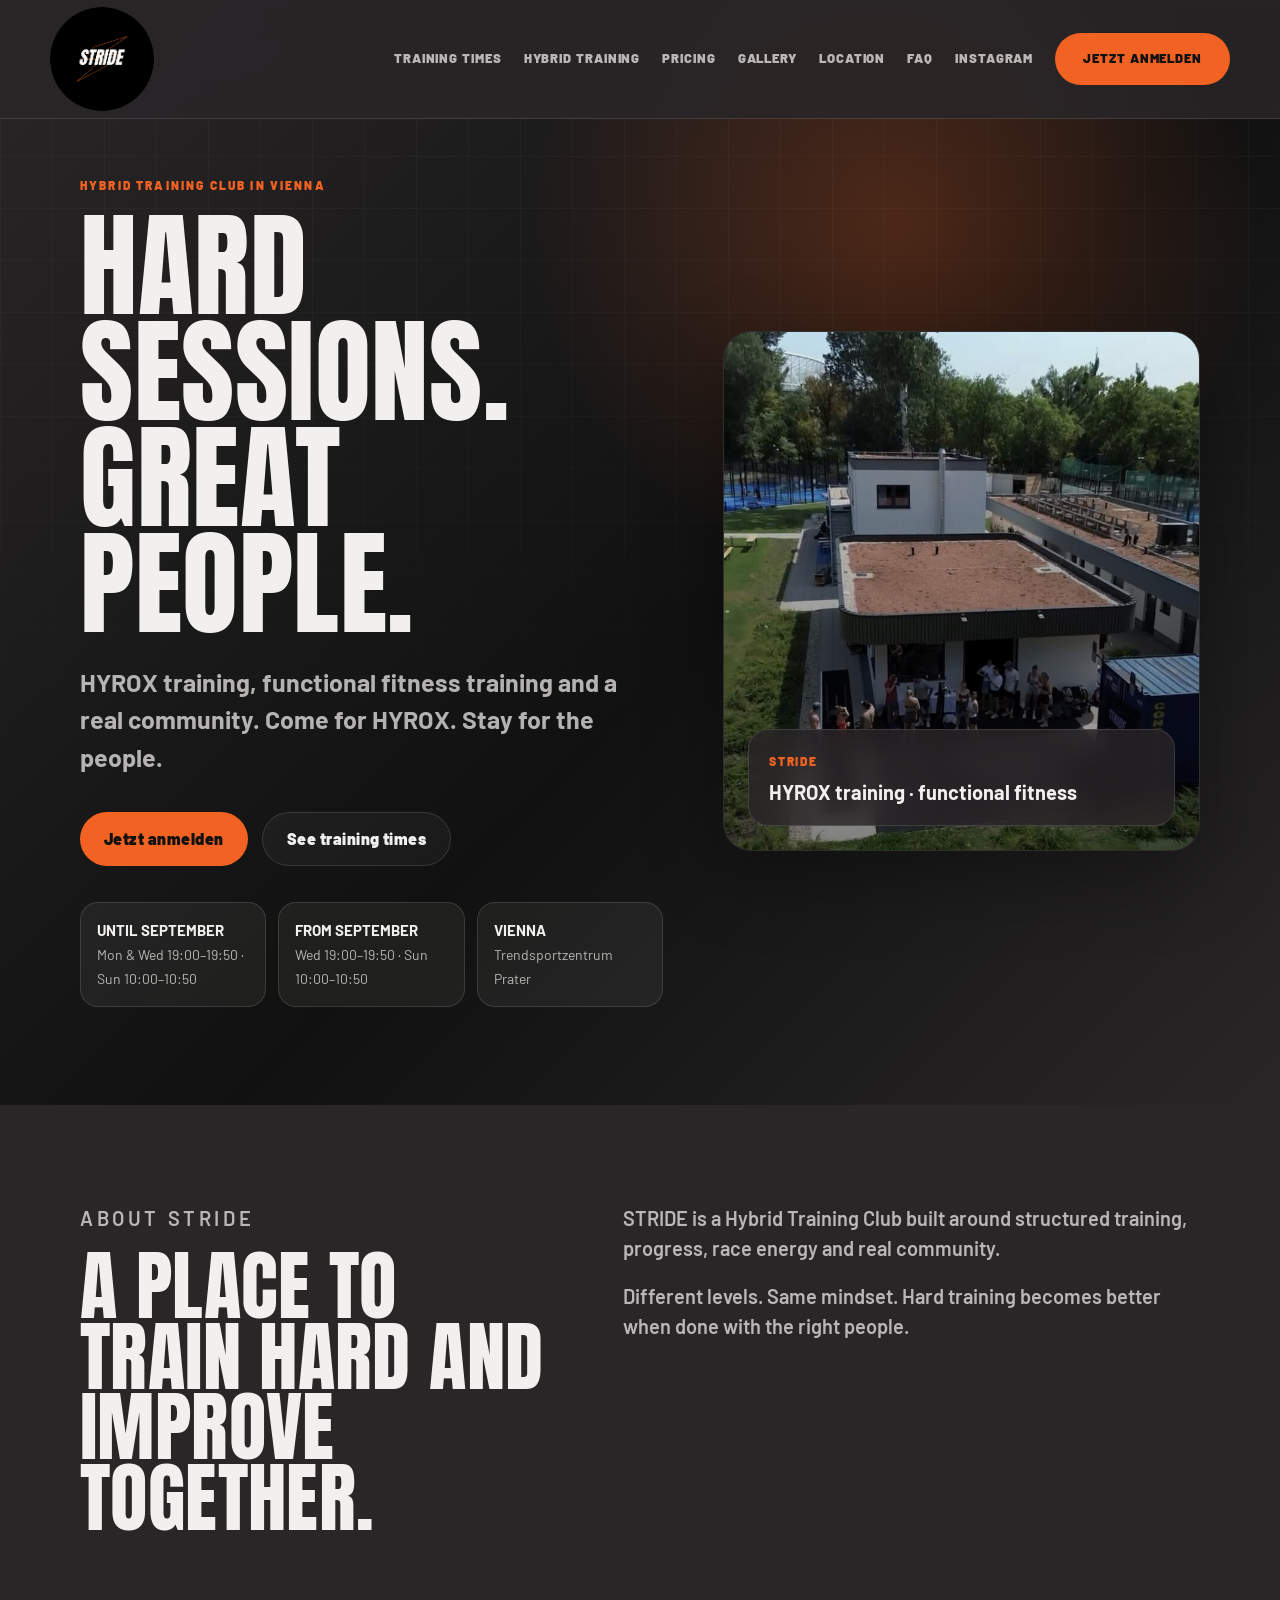
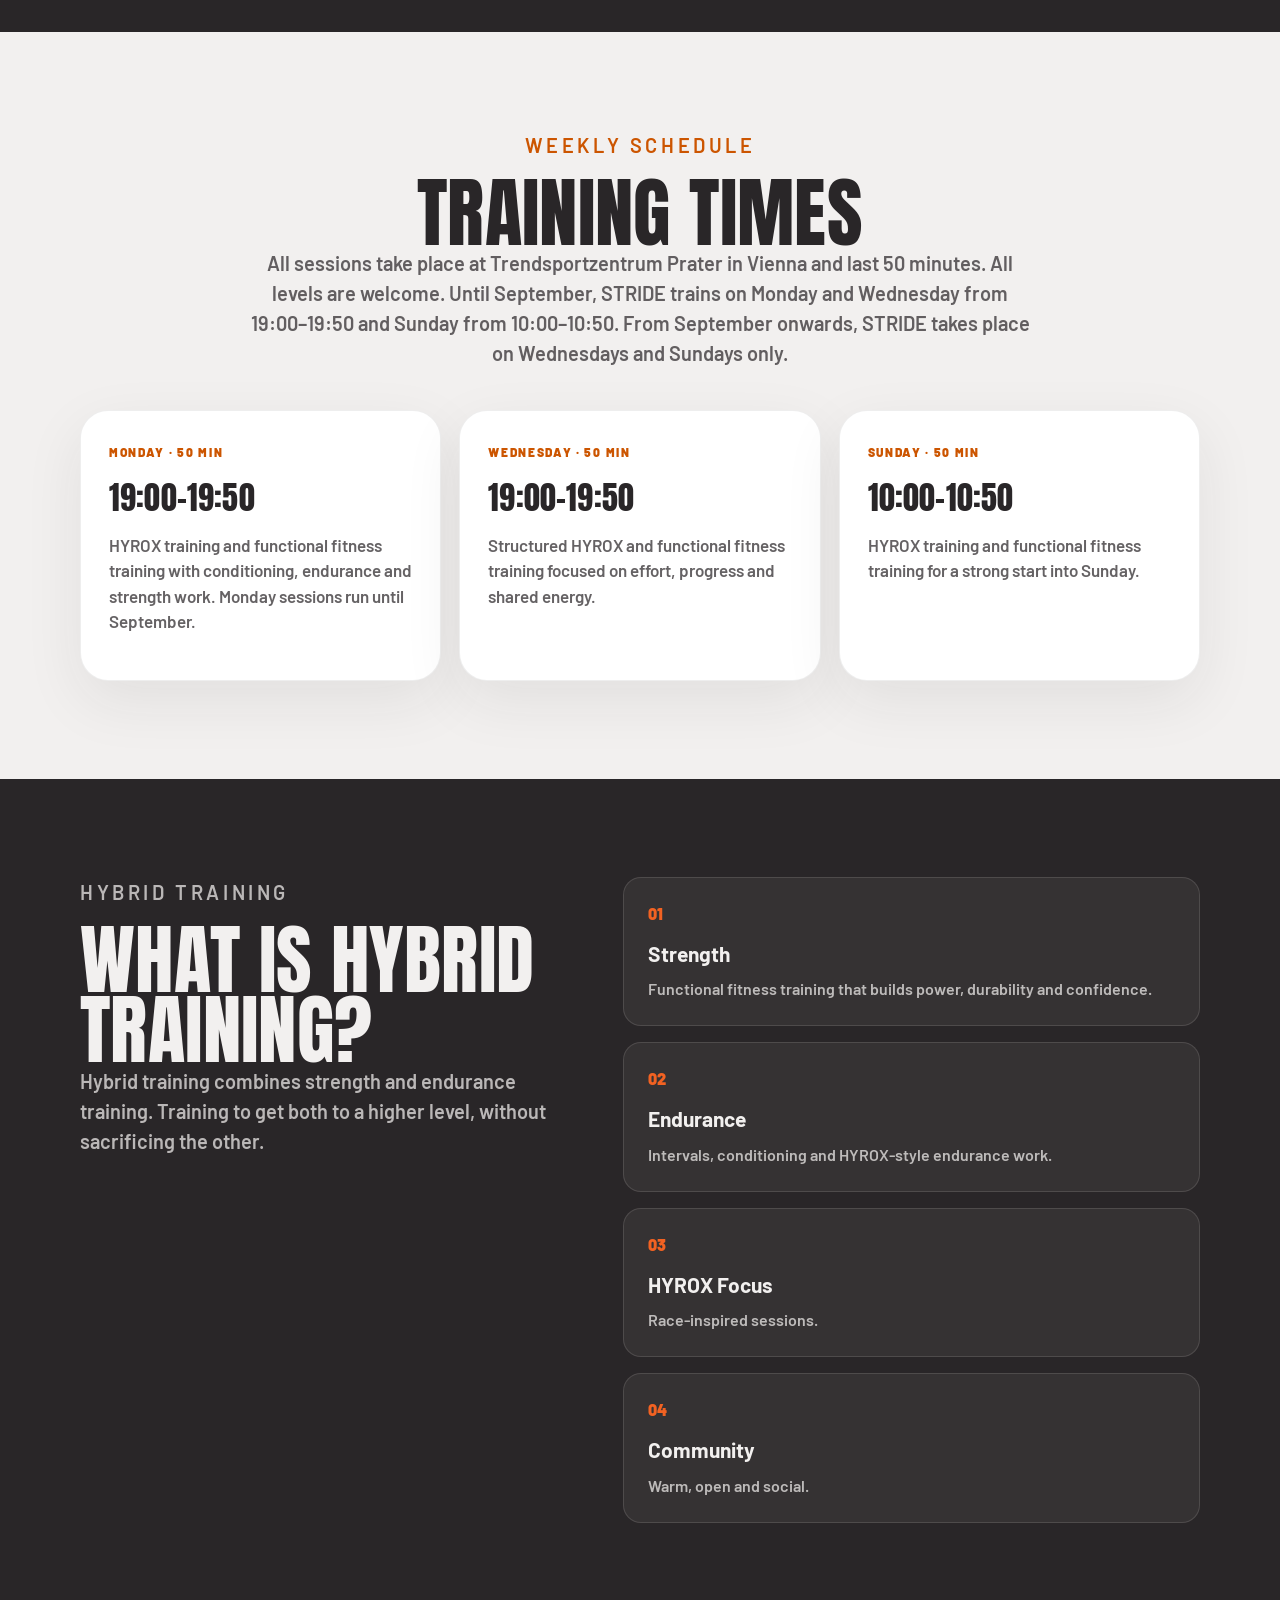
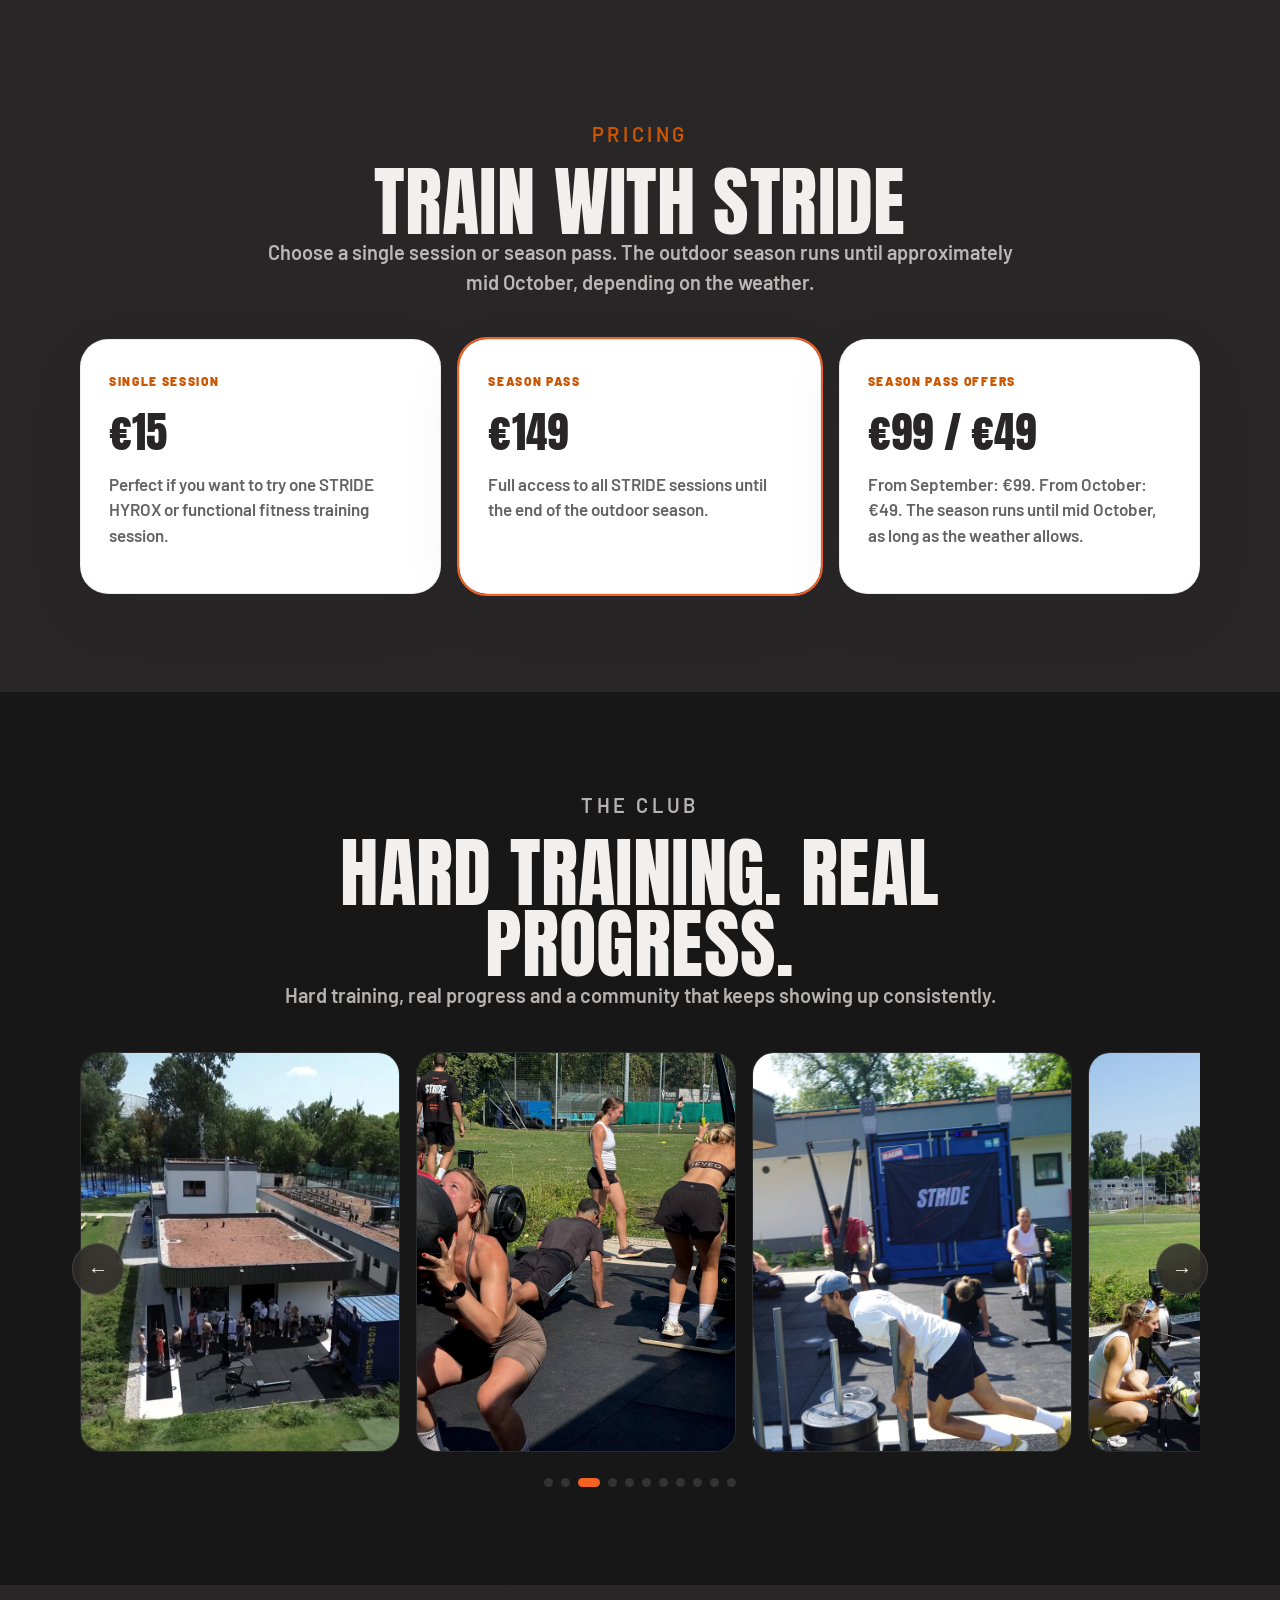
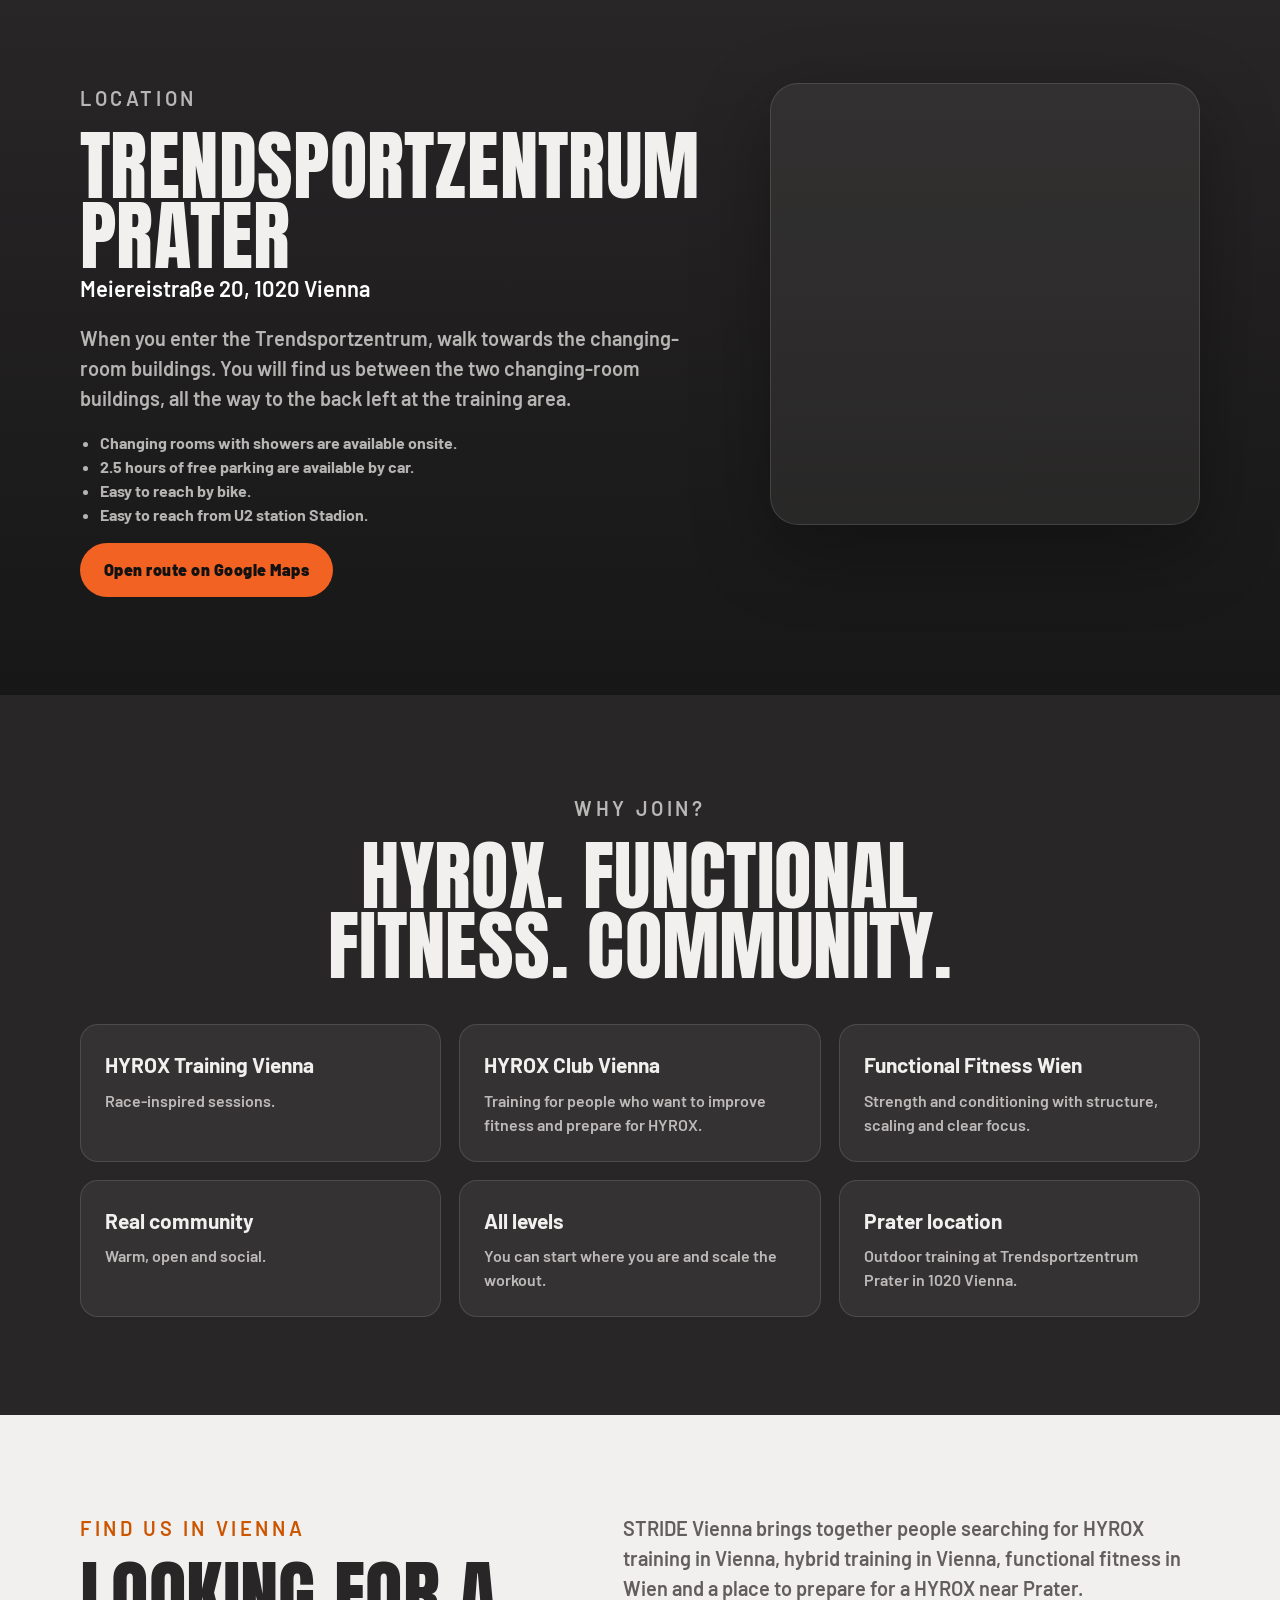
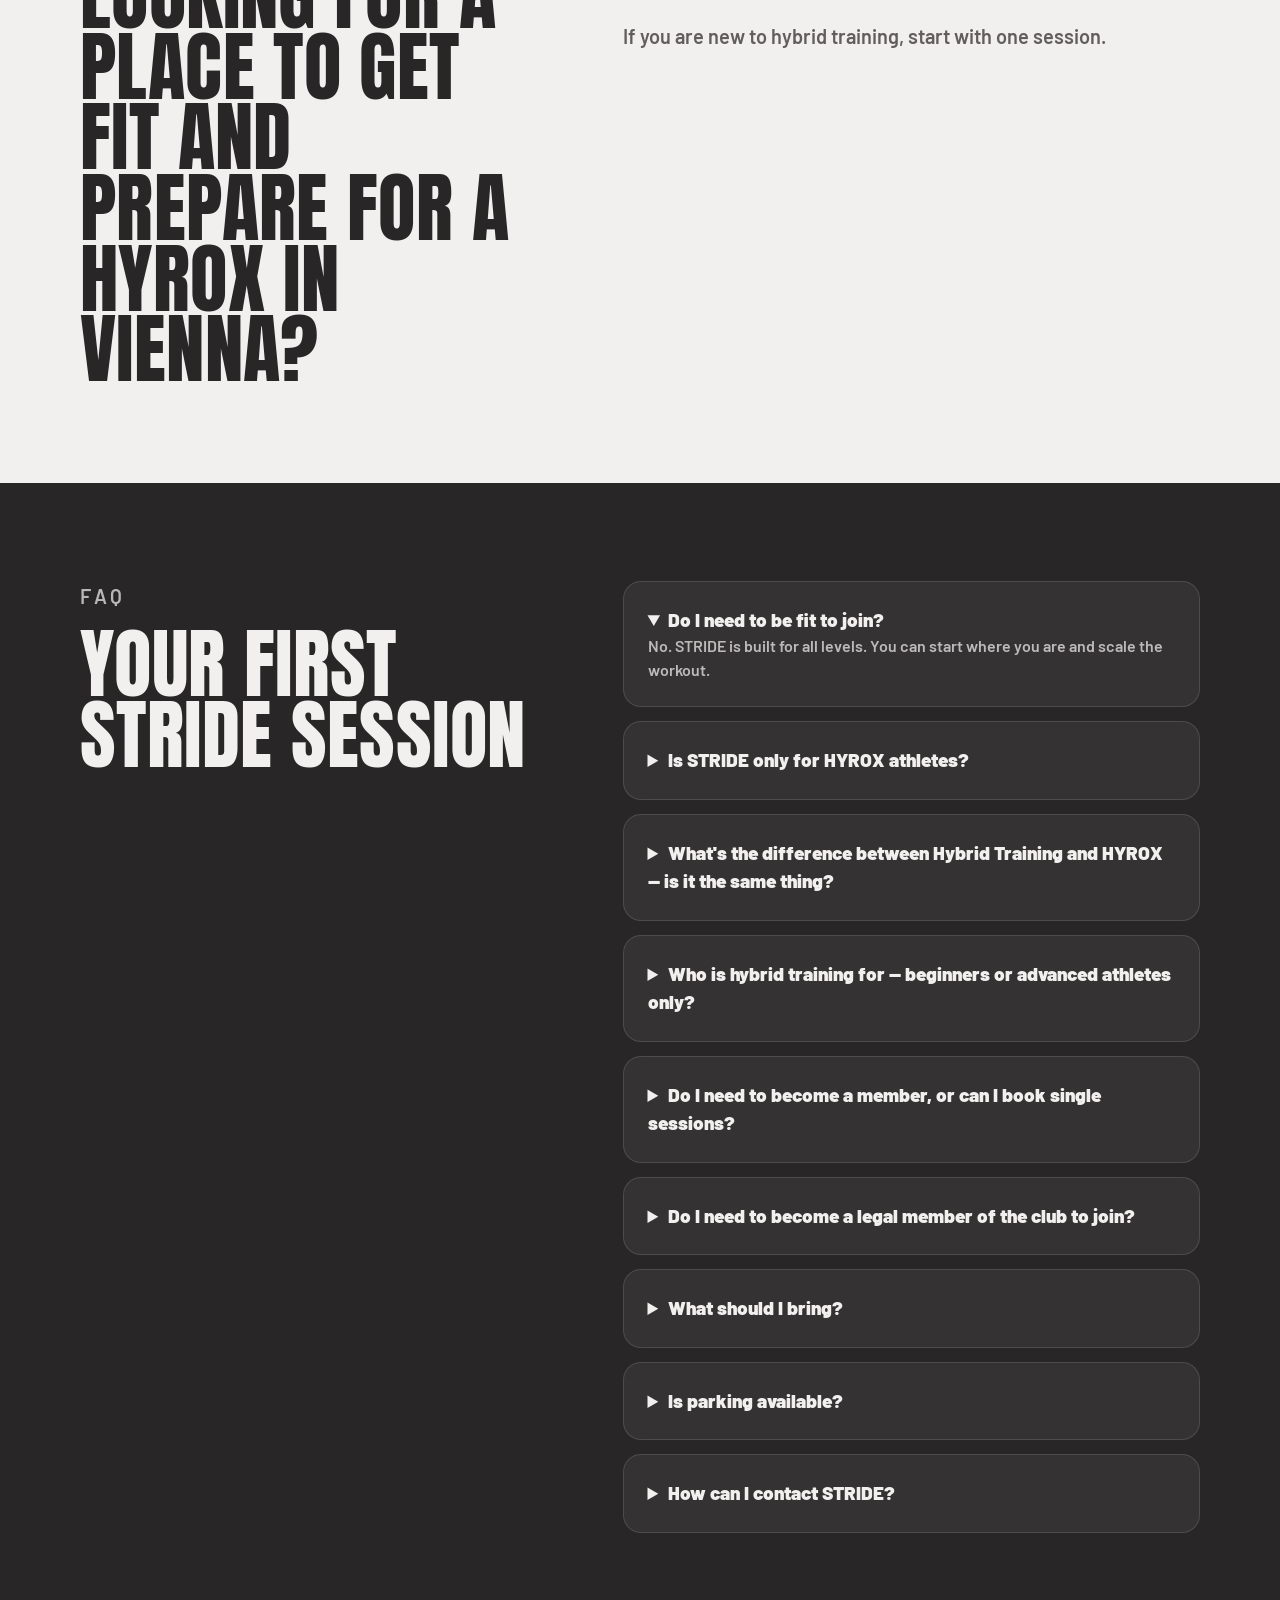
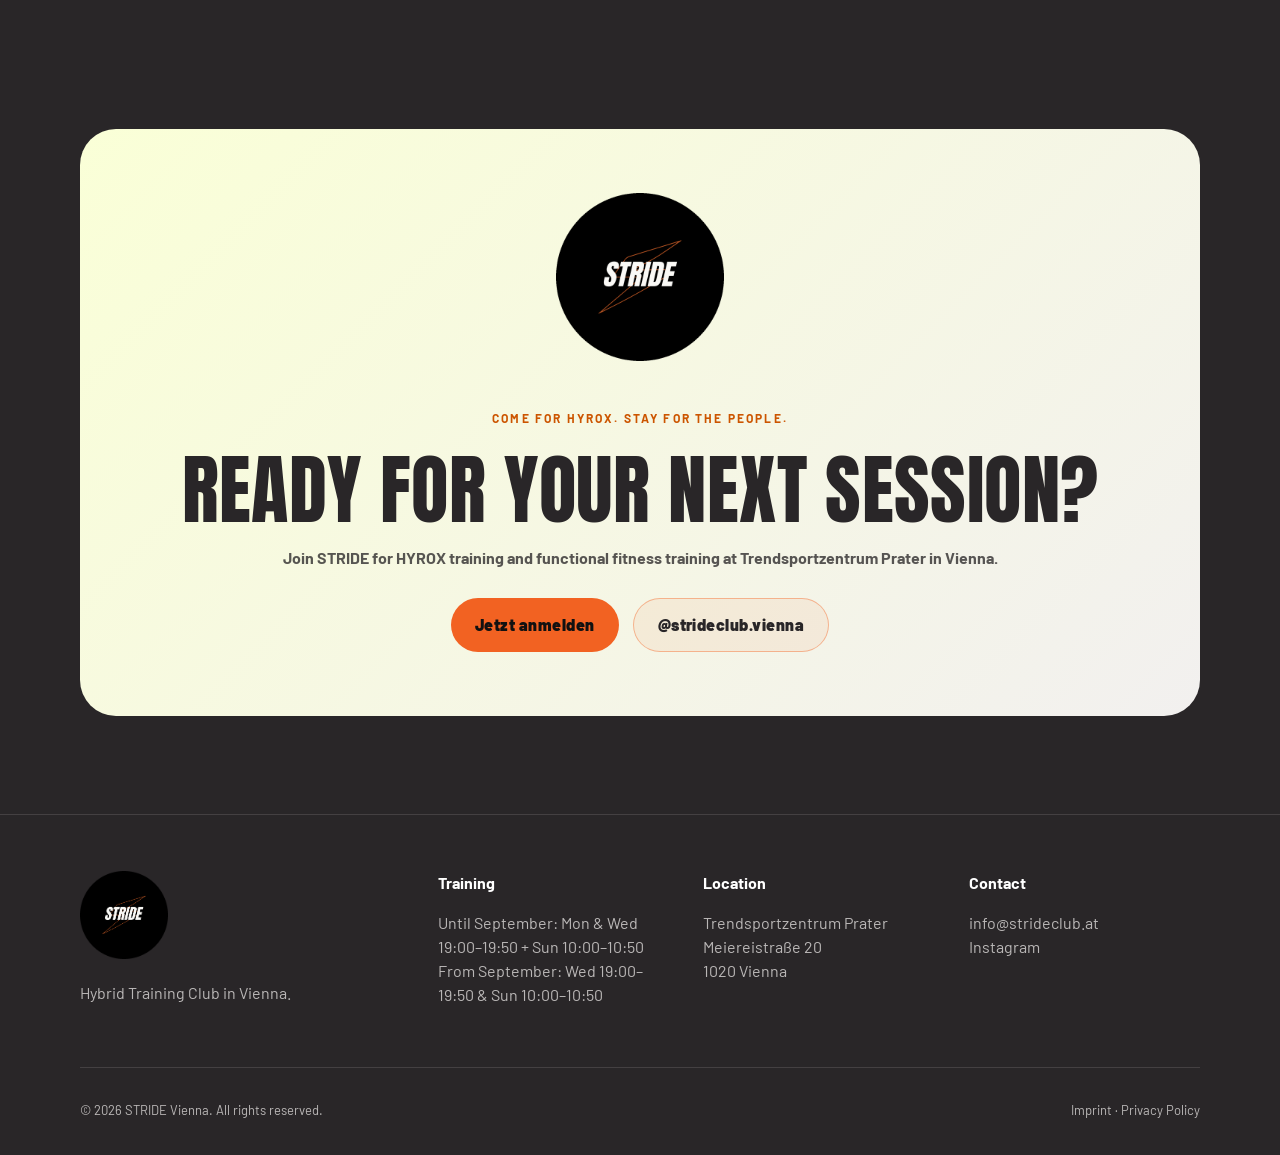
==== index.html @ 8e11990b "Improve SEO: schema markup, FAQ expansion, meta tags - Add ExerciseGym JSON-LD with association data" ====
<!DOCTYPE html>
<html lang="en">
<head>
  <meta charset="UTF-8" />
  <meta name="viewport" content="width=device-width, initial-scale=1.0" />
  <title>STRIDE Vienna | Hybrid Training Club & HYROX-Inspired Training in Vienna</title>
  <meta name="description" content="STRIDE is Vienna's Hybrid Training Club for HYROX-inspired training, functional fitness and real community. Train with us at Trendsportzentrum Prater in Vienna." />
  <meta name="keywords" content="STRIDE Vienna, Hybrid Training Club Vienna, HYROX Club Vienna, HYROX Training Vienna, Hybrid Training Vienna, Functional Fitness Wien, Functional Fitness Training Vienna, Outdoor Training Wien, Trendsportzentrum Prater, Meiereistraße 20" />
  <meta name="author" content="STRIDE Vienna" />
  <meta name="robots" content="index, follow" />
  <link rel="canonical" href="https://strideclub.at/" />
  <meta name="theme-color" content="#292628" />
  <meta property="og:title" content="STRIDE Vienna | Hard Sessions. Great People." />
  <meta property="og:description" content="HYROX-inspired training, functional fitness and a real community in Vienna." />
  <meta property="og:type" content="website" />
  <meta property="og:url" content="https://strideclub.at/" />
  <meta property="og:image" content="https://strideclub.at/assets/images/logo-stride-circle.png" />
  <meta name="twitter:card" content="summary" />
  <meta name="twitter:title" content="STRIDE Vienna | Hard Sessions. Great People." />
  <meta name="twitter:description" content="HYROX-inspired training, functional fitness and a real community in Vienna." />
  <meta name="twitter:image" content="https://strideclub.at/assets/images/logo-stride-circle.png" />
  <link rel="icon" href="/favicon.ico" sizes="any" />
  <link rel="apple-touch-icon" href="/apple-touch-icon.png" />
  <link rel="preconnect" href="https://fonts.googleapis.com">
  <link rel="preconnect" href="https://fonts.gstatic.com" crossorigin>
  <link href="https://fonts.googleapis.com/css2?family=Anton&family=Barlow:wght@400;500;600;700;800;900&display=swap" rel="stylesheet">
  <link rel="stylesheet" href="style.css" />
  <script type="application/ld+json">
  {
    "@context":"https://schema.org",
    "@type":"SportsClub",
    "name":"STRIDE Vienna",
    "description":"Hybrid Training Club in Vienna with HYROX training, functional fitness training and community workouts.",
    "url":"https://strideclub.at/",
    "email":"info@strideclub.at",
    "sameAs":["https://www.instagram.com/strideclub.vienna/"],
    "sport":["HYROX Training","Hybrid Training","Functional Fitness","Functional Fitness Training"],
    "address":{"@type":"PostalAddress","streetAddress":"Meiereistraße 20","postalCode":"1020","addressLocality":"Vienna","addressCountry":"AT"},
    "location":{"@type":"Place","name":"Union Trendsportzentrum Prater","address":"Meiereistraße 20, 1020 Vienna, Austria"}
  }
  </script>
  <script type="application/ld+json">
  {
    "@context":"https://schema.org",
    "@type":"ExerciseGym",
    "name":"STRIDE Vienna",
    "legalName":"Stride Athletic Club",
    "identifier":{"@type":"PropertyValue","propertyID":"ZVR","value":"1766773204"},
    "url":"https://strideclub.at/",
    "email":"info@strideclub.at",
    "image":"https://strideclub.at/assets/images/logo-stride-circle.png",
    "sameAs":["https://www.instagram.com/strideclub.vienna/"],
    "address":{"@type":"PostalAddress","streetAddress":"Meiereistraße 20","postalCode":"1020","addressLocality":"Vienna","addressCountry":"AT"},
    "openingHoursSpecification":[
      {"@type":"OpeningHoursSpecification","dayOfWeek":"Monday","opens":"19:00","closes":"19:50"},
      {"@type":"OpeningHoursSpecification","dayOfWeek":"Wednesday","opens":"19:00","closes":"19:50"},
      {"@type":"OpeningHoursSpecification","dayOfWeek":"Sunday","opens":"10:00","closes":"10:50"}
    ]
  }
  </script>
  <script type="application/ld+json">
  {
    "@context":"https://schema.org",
    "@type":"FAQPage",
    "mainEntity":[
      {"@type":"Question","name":"Do I need to be fit to join?","acceptedAnswer":{"@type":"Answer","text":"No. STRIDE is built for all levels. You can start where you are and scale the workout."}},
      {"@type":"Question","name":"Is STRIDE only for HYROX athletes?","acceptedAnswer":{"@type":"Answer","text":"No. The training is HYROX focussed, but it is perfectly suited to everyone who wants to improve fitness and structured training with a community."}},
      {"@type":"Question","name":"What's the difference between Hybrid Training and HYROX — is it the same thing?","acceptedAnswer":{"@type":"Answer","text":"Not quite. HYROX is a trend within hybrid training — a race format that combines running and functional work. Hybrid Training is the bigger idea: combining strength and endurance so you get better at both, without sacrificing either. At STRIDE, people may come for HYROX-inspired training, but hybrid training is what we're built around for the long run."}},
      {"@type":"Question","name":"Who is hybrid training for — beginners or advanced athletes only?","acceptedAnswer":{"@type":"Answer","text":"Both. STRIDE is built for people at every level who share the same mindset: show up, put in the effort, want to improve. Sessions scale to where you are, so whether you're just starting out or training for your next HYROX race, you train hard next to people at every stage."}},
      {"@type":"Question","name":"Do I need to become a member, or can I book single sessions?","acceptedAnswer":{"@type":"Answer","text":"Both work, and both are equally welcome here. A Season Pass is our preferred option if you want to train regularly — it gives you full access and the best value. A Single Session is a flexible way in if you can only make it now and then. Come as often as fits your life."}},
      {"@type":"Question","name":"Do I need to become a legal member of the club to join?","acceptedAnswer":{"@type":"Answer","text":"No. You don't need to become a formal member of the association to train with us. You're welcome to join sessions or get a Season Pass without any club membership — training itself is open to everyone."}},
      {"@type":"Question","name":"What should I bring?","acceptedAnswer":{"@type":"Answer","text":"Training shoes, sportswear, water and the willingness to put in the work."}},
      {"@type":"Question","name":"Is parking available?","acceptedAnswer":{"@type":"Answer","text":"Yes. 2.5 hours of free parking are available by car right at Trendsportzentrum Prater. STRIDE is also easy to reach by bike or via U2 Stadion."}},
      {"@type":"Question","name":"How can I contact STRIDE?","acceptedAnswer":{"@type":"Answer","text":"Email us at info@strideclub.at or follow @strideclub.vienna on Instagram."}}
    ]
  }
  </script>
</head>
<body>
  <header class="site-header">
    <nav class="nav">
      <a class="logo" href="#top" aria-label="STRIDE Vienna home"><img src="assets/images/logo-stride-circle.png" alt="STRIDE logo" width="104" height="104" /></a>
      <button class="nav-toggle" aria-label="Open menu" aria-expanded="false">☰</button>
      <div class="nav-links">
        <a href="#workouts">Training Times</a>
        <a href="#hybrid">Hybrid Training</a>
        <a href="#pricing">Pricing</a>
        <a href="#gallery">Gallery</a>
        <a href="#location">Location</a>
        <a href="#faq">FAQ</a>
        <a href="https://www.instagram.com/strideclub.vienna/" target="_blank" rel="noopener noreferrer">Instagram</a>
        <a class="nav-cta" href="https://docs.google.com/forms/d/e/1FAIpQLSfvm6TExJbNyVkRFSsph3jVUCz5lZccZThaGg1men-xncGolA/viewform" target="_blank" rel="noopener noreferrer"><span lang="de">Jetzt anmelden</span></a>
      </div>
    </nav>
  </header>

  <main id="top">
    <section class="hero section">
      <div class="hero-bg"></div>
      <div class="container hero-grid">
        <div class="hero-copy reveal">
          <p class="eyebrow">Hybrid Training Club in Vienna</p>
          <h1>Hard sessions.<br />Great people.</h1>
          <p class="hero-text">HYROX training, functional fitness training and a real community. Come for HYROX. Stay for the people.</p>
          <div class="hero-actions">
            <a class="btn btn-primary hero-cta-primary" href="https://docs.google.com/forms/d/e/1FAIpQLSfvm6TExJbNyVkRFSsph3jVUCz5lZccZThaGg1men-xncGolA/viewform" target="_blank" rel="noopener noreferrer"><span lang="de">Jetzt anmelden</span></a>
            <a class="btn btn-secondary" href="#workouts">See training times</a>
          </div>
          <div class="hero-facts">
            <div><strong>Until September</strong><span>Mon & Wed 19:00–19:50 · Sun 10:00–10:50</span></div>
            <div><strong>From September</strong><span>Wed 19:00–19:50 · Sun 10:00–10:50</span></div>
            <div><strong>Vienna</strong><span>Trendsportzentrum Prater</span></div>
          </div>
        </div>
        <div class="hero-media hero-video reveal delay-1">
          <video autoplay muted loop playsinline poster="assets/images/IMG_2501.jpg" aria-label="STRIDE Vienna HYROX training video">
            <source src="assets/images/IMG_3514.MP4" type="video/mp4" />
            <source src="assets/images/178445161352385.MP4" type="video/mp4" />
          </video>
          <div class="hero-video-label"><span>STRIDE</span><strong>HYROX training · functional fitness</strong></div>
        </div>
      </div>
    </section>

    <section class="section intro">
      <div class="container split">
        <div class="section-copy reveal"><p class="eyebrow">About STRIDE</p><h2>A place to train hard and improve together.</h2></div>
        <div class="lead reveal delay-1"><p>STRIDE is a Hybrid Training Club built around structured training, progress, race energy and real community.</p><p>Different levels. Same mindset. Hard training becomes better when done with the right people.</p></div>
      </div>
    </section>

    <section id="workouts" class="section schedule-section">
      <div class="container">
        <div class="section-heading center reveal"><p class="eyebrow">Weekly Schedule</p><h2>Training times</h2><p>All sessions take place at Trendsportzentrum Prater in Vienna and last 50 minutes. All levels are welcome. Until September, STRIDE trains on Monday and Wednesday from 19:00–19:50 and Sunday from 10:00–10:50. From September onwards, STRIDE takes place on Wednesdays and Sundays only.</p></div>
        <div class="schedule-grid">
          <article class="schedule-card reveal"><span>Monday · 50 min</span><h3>19:00–19:50</h3><p>HYROX training and functional fitness training with conditioning, endurance and strength work. Monday sessions run until September.</p></article>
          <article class="schedule-card reveal delay-1"><span>Wednesday · 50 min</span><h3>19:00–19:50</h3><p>Structured HYROX and functional fitness training focused on effort, progress and shared energy.</p></article>
          <article class="schedule-card reveal delay-2"><span>Sunday · 50 min</span><h3>10:00–10:50</h3><p>HYROX training and functional fitness training for a strong start into Sunday.</p></article>
        </div>
      </div>
    </section>

    <section id="hybrid" class="section hybrid-section">
      <div class="container hybrid-grid">
        <div class="section-copy reveal"><p class="eyebrow">Hybrid Training</p><h2>What is Hybrid Training?</h2><p>Hybrid training combines strength and endurance training. Training to get both to a higher level, without sacrificing the other.</p></div>
        <div class="feature-list reveal delay-1">
          <div><span>01</span><strong>Strength</strong><p>Functional fitness training that builds power, durability and confidence.</p></div>
          <div><span>02</span><strong>Endurance</strong><p>Intervals, conditioning and HYROX-style endurance work.</p></div>
          <div><span>03</span><strong>HYROX Focus</strong><p>Race-inspired sessions.</p></div>
          <div><span>04</span><strong>Community</strong><p>Warm, open and social.</p></div>
        </div>
      </div>
    </section>

    <section id="pricing" class="section pricing-section">
      <div class="container">
        <div class="section-heading center reveal"><p class="eyebrow">Pricing</p><h2>Train with STRIDE</h2><p>Choose a single session or season pass. The outdoor season runs until approximately mid October, depending on the weather.</p></div>
        <div class="pricing-grid">
          <article class="pricing-card reveal"><span>Single Session</span><h3>€15</h3><p>Perfect if you want to try one STRIDE HYROX or functional fitness training session.</p></article>
          <article class="pricing-card highlight reveal delay-1"><span>Season Pass</span><h3>€149</h3><p>Full access to all STRIDE sessions until the end of the outdoor season.</p></article>
          <article class="pricing-card reveal delay-2"><span>Season Pass Offers</span><h3>€99 / €49</h3><p>From September: €99. From October: €49. The season runs until mid October, as long as the weather allows.</p></article>
        </div>
      </div>
    </section>

    <section id="gallery" class="section gallery-section">
      <div class="container">
        <div class="section-heading center reveal">
          <p class="eyebrow">The Club</p>
          <h2>Hard training. Real progress.</h2>
          <p>Hard training, real progress and a community that keeps showing up consistently.</p>
        </div>
        <div class="gallery-carousel reveal">
          <button type="button" class="gallery-arrow gallery-prev" aria-label="Previous photo">&#8592;</button>
          <div class="gallery-track" tabindex="0" aria-label="STRIDE Vienna photo gallery">
            <img src="assets/images/IMG_2501.jpg" alt="Aerial view of the STRIDE outdoor training area at Trendsportzentrum Prater with the group warming up" loading="lazy" />
            <img src="assets/images/IMG_2506.JPG" alt="STRIDE members doing a partner workout with medicine balls, push-ups and rowing machines outdoors" loading="lazy" />
            <img src="assets/images/IMG_2521.JPG" alt="STRIDE athlete pushing a sled past the STRIDE banner during an outdoor HYROX session" loading="lazy" />
            <img src="assets/images/IMG_2522.JPG" alt="STRIDE group training on rowing machines with the Vienna skyline in the background" loading="lazy" />
            <img src="assets/images/IMG_2523.JPG" alt="Two STRIDE members walking across the grass together after a training session" loading="lazy" />
            <img src="assets/images/IMG_2524.JPG" alt="STRIDE members training with kettlebells on the outdoor grass area" loading="lazy" />
            <img src="assets/images/IMG_2525.JPG" alt="STRIDE athlete pushing a weighted sled during functional fitness training" loading="lazy" />
            <img src="assets/images/IMG_2526.JPG" alt="STRIDE member relaxing in a deck chair on the grass after training" loading="lazy" />
            <img src="assets/images/IMG_2527.JPG" alt="STRIDE group doing sled pushes and rowing intervals next to the STRIDE shipping container" loading="lazy" />
            <img src="assets/images/IMG_2529.JPG" alt="STRIDE members doing weighted lunges and carries on the outdoor field" loading="lazy" />
            <img src="assets/images/IMG_2538.JPG" alt="STRIDE group gathered by the STRIDE container after a HYROX training session" loading="lazy" />
          </div>
          <button type="button" class="gallery-arrow gallery-next" aria-label="Next photo">&#8594;</button>
          <div class="gallery-dots"></div>
        </div>
      </div>
    </section>

    <section id="location" class="section location-section">
      <div class="container location-grid">
        <div class="location-copy reveal"><p class="eyebrow">Location</p><h2>Trendsportzentrum Prater</h2><p class="address">Meiereistraße 20, 1020 Vienna</p><p>When you enter the Trendsportzentrum, walk towards the changing-room buildings. You will find us between the two changing-room buildings, all the way to the back left at the training area.</p><ul class="location-list"><li>Changing rooms with showers are available onsite.</li><li>2.5 hours of free parking are available by car.</li><li>Easy to reach by bike.</li><li>Easy to reach from U2 station Stadion.</li></ul><a class="btn btn-primary" href="https://www.google.com/maps/search/?api=1&query=Union%20Trendsportzentrum%20Prater%2C%20Meiereistra%C3%9Fe%2020%2C%201020%20Wien" target="_blank" rel="noopener noreferrer">Open route on Google Maps</a></div>
        <div class="map-wrap reveal delay-1"><iframe title="Google Maps - Union Trendsportzentrum Prater" src="https://www.google.com/maps?q=Union%20Trendsportzentrum%20Prater%2C%20Meiereistra%C3%9Fe%2020%2C%201020%20Wien&output=embed" loading="lazy" referrerpolicy="no-referrer-when-downgrade"></iframe></div>
      </div>
    </section>

    <section class="section why-section">
      <div class="container">
        <div class="section-heading center reveal"><p class="eyebrow">Why join?</p><h2>HYROX. Functional fitness. Community.</h2></div>
        <div class="benefits-grid">
          <div class="benefit reveal"><strong>HYROX Training Vienna</strong><p>Race-inspired sessions.</p></div>
          <div class="benefit reveal delay-1"><strong>HYROX Club Vienna</strong><p>Training for people who want to improve fitness and prepare for HYROX.</p></div>
          <div class="benefit reveal delay-2"><strong>Functional Fitness Wien</strong><p>Strength and conditioning with structure, scaling and clear focus.</p></div>
          <div class="benefit reveal"><strong>Real community</strong><p>Warm, open and social.</p></div>
          <div class="benefit reveal delay-1"><strong>All levels</strong><p>You can start where you are and scale the workout.</p></div>
          <div class="benefit reveal delay-2"><strong>Prater location</strong><p>Outdoor training at Trendsportzentrum Prater in 1020 Vienna.</p></div>
        </div>
      </div>
    </section>

    <section class="section discover-section">
      <div class="container discover-grid"><div class="section-copy reveal"><p class="eyebrow">Find us in Vienna</p><h2>Looking for a place to get fit and prepare for a HYROX in Vienna?</h2></div><div class="lead reveal delay-1"><p>STRIDE Vienna brings together people searching for HYROX training in Vienna, hybrid training in Vienna, functional fitness in Wien and a place to prepare for a HYROX near Prater.</p><p>If you are new to hybrid training, start with one session.</p></div></div>
    </section>

    <section id="faq" class="section faq-section">
      <div class="container faq-grid">
        <div class="section-copy reveal"><p class="eyebrow">FAQ</p><h2>Your first STRIDE session</h2></div>
        <div class="faq-list reveal delay-1">
          <details open><summary>Do I need to be fit to join?</summary><p>No. STRIDE is built for all levels. You can start where you are and scale the workout.</p></details>
          <details><summary>Is STRIDE only for HYROX athletes?</summary><p>No. The training is HYROX focussed, but it is perfectly suited to everyone who wants to improve fitness and structured training with a community.</p></details>
          <details><summary>What's the difference between Hybrid Training and HYROX — is it the same thing?</summary><p>Not quite. HYROX is a trend within hybrid training — a race format that combines running and functional work. Hybrid Training is the bigger idea: combining strength and endurance so you get better at both, without sacrificing either. At STRIDE, people may come for HYROX-inspired training, but hybrid training is what we're built around for the long run.</p></details>
          <details><summary>Who is hybrid training for — beginners or advanced athletes only?</summary><p>Both. STRIDE is built for people at every level who share the same mindset: show up, put in the effort, want to improve. Sessions scale to where you are, so whether you're just starting out or training for your next HYROX race, you train hard next to people at every stage.</p></details>
          <details><summary>Do I need to become a member, or can I book single sessions?</summary><p>Both work, and both are equally welcome here. A Season Pass is our preferred option if you want to train regularly — it gives you full access and the best value. A Single Session is a flexible way in if you can only make it now and then. Come as often as fits your life.</p></details>
          <details><summary>Do I need to become a legal member of the club to join?</summary><p>No. You don't need to become a formal member of the association to train with us. You're welcome to join sessions or get a Season Pass without any club membership — training itself is open to everyone.</p></details>
          <details><summary>What should I bring?</summary><p>Training shoes, sportswear, water and the willingness to put in the work.</p></details>
          <details><summary>Is parking available?</summary><p>Yes. 2.5 hours of free parking are available by car right at Trendsportzentrum Prater. STRIDE is also easy to reach by bike or via U2 Stadion.</p></details>
          <details><summary>How can I contact STRIDE?</summary><p>Email us at <a href="mailto:info@strideclub.at">info@strideclub.at</a> or follow <a href="https://www.instagram.com/strideclub.vienna/" target="_blank" rel="noopener noreferrer">@strideclub.vienna</a> on Instagram.</p></details>
        </div>
      </div>
    </section>

    <section id="signup" class="section cta-section">
      <div class="container cta-card reveal"><img src="assets/images/logo-stride-circle.png" alt="STRIDE logo" width="168" height="168" /><p class="eyebrow">Come for HYROX. Stay for the people.</p><h2>Ready for your next session?</h2><p>Join STRIDE for HYROX training and functional fitness training at Trendsportzentrum Prater in Vienna.</p><div class="hero-actions center-actions"><a class="btn btn-primary" href="https://docs.google.com/forms/d/e/1FAIpQLSfvm6TExJbNyVkRFSsph3jVUCz5lZccZThaGg1men-xncGolA/viewform" target="_blank" rel="noopener noreferrer"><span lang="de">Jetzt anmelden</span></a><a class="btn btn-secondary" href="https://www.instagram.com/strideclub.vienna/" target="_blank" rel="noopener noreferrer">@strideclub.vienna</a></div></div>
    </section>
  </main>
  <a class="mobile-sticky-signup" href="https://docs.google.com/forms/d/e/1FAIpQLSfvm6TExJbNyVkRFSsph3jVUCz5lZccZThaGg1men-xncGolA/viewform" target="_blank" rel="noopener noreferrer"><span lang="de">Jetzt anmelden</span></a>
  <footer class="footer"><div class="container footer-grid"><div><a class="footer-logo" href="#top"><img src="assets/images/logo-stride-circle.png" alt="STRIDE logo" width="88" height="88" /></a><p>Hybrid Training Club in Vienna.</p></div><div><strong>Training</strong><p>Until September: Mon & Wed 19:00–19:50 + Sun 10:00–10:50<br />From September: Wed 19:00–19:50 & Sun 10:00–10:50</p></div><div><strong>Location</strong><p>Trendsportzentrum Prater<br />Meiereistraße 20<br />1020 Vienna</p></div><div><strong>Contact</strong><p><a href="mailto:info@strideclub.at">info@strideclub.at</a><br /><a href="https://www.instagram.com/strideclub.vienna/" target="_blank" rel="noopener noreferrer">Instagram</a></p></div></div><div class="container legal"><p>© <span id="year"></span> STRIDE Vienna. All rights reserved.</p><p><a href="imprint.html">Imprint</a> · <a href="privacy.html">Privacy Policy</a></p></div></footer>
  <script src="script.js"></script>
</body>
</html>
---- style.css ----
:root{--off-white:#f2f0ef;--shadow-grey:#292628;--tiger-flame:#f26222;--burnt-orange:#cc5500;--cream:#faffd7;--bg:#292628;--text:#f2f0ef;--muted:rgba(242,240,239,.72);--line:rgba(242,240,239,.13);--card:rgba(242,240,239,.06);--radius-lg:28px;--radius-md:18px;--shadow:0 24px 80px rgba(0,0,0,.32);--header-h:118px}*{box-sizing:border-box}html{scroll-behavior:smooth;-webkit-text-size-adjust:100%;text-size-adjust:100%;overflow-x:hidden;overflow-x:clip}body{margin:0;max-width:100%;overflow-x:hidden;overflow-x:clip;font-family:Barlow,system-ui,sans-serif;background:var(--bg);color:var(--text);line-height:1.5}a{color:inherit;text-decoration:none}a:focus-visible,button:focus-visible,summary:focus-visible,.gallery-track:focus-visible{outline:2px solid var(--tiger-flame);outline-offset:3px;border-radius:4px}@media(prefers-reduced-motion:reduce){.reveal{opacity:1!important;transform:none!important;transition:none!important}html{scroll-behavior:auto}}.container{width:min(1120px,calc(100% - 40px));margin:0 auto}.section{padding:98px 0;position:relative}section[id],main[id]{scroll-margin-top:calc(var(--header-h) + 14px)}.site-header{position:fixed;inset:0 0 auto 0;z-index:100;backdrop-filter:blur(18px);background:rgba(41,38,40,.86);border-bottom:1px solid var(--line)}.nav{width:min(1180px,calc(100% - 32px));height:var(--header-h);margin:0 auto;display:flex;align-items:center;justify-content:space-between}.logo img{width:104px;height:104px;border-radius:50%;display:block}.nav-links{display:flex;align-items:center;gap:22px;color:var(--muted);font-size:13px;font-weight:900;text-transform:uppercase;letter-spacing:.07em}.nav-links a:hover{color:var(--off-white)}.nav-cta{padding:16px 28px;border-radius:999px;background:var(--tiger-flame);color:#111!important}.nav-toggle{display:none;background:transparent;border:0;color:white;font-size:34px}.section.hero{padding-top:calc(var(--header-h) + 58px);min-height:100vh;min-height:100svh;display:flex;align-items:center;overflow:hidden}.hero-bg{position:absolute;inset:0;background:radial-gradient(circle at 70% 20%,rgba(242,98,34,.25),transparent 29%),linear-gradient(135deg,#292628 0%,#111 56%,#292628 100%)}.hero-bg:after{content:'';position:absolute;inset:0;background-image:linear-gradient(rgba(242,240,239,.04) 1px,transparent 1px),linear-gradient(90deg,rgba(242,240,239,.04) 1px,transparent 1px);background-size:52px 52px;mask-image:linear-gradient(to bottom,black,transparent 82%)}.hero-grid{position:relative;display:grid;grid-template-columns:1.1fr .9fr;gap:60px;align-items:center}.eyebrow{color:var(--tiger-flame);text-transform:uppercase;letter-spacing:.18em;font-weight:900;font-size:12px;margin:0 0 18px}h1,h2,h3{font-family:Anton,Impact,sans-serif;text-transform:uppercase;line-height:.92;letter-spacing:.005em;margin:0;font-weight:400;overflow-wrap:break-word;word-wrap:break-word}h1{font-size:clamp(58px,9vw,126px);max-width:880px}h2{font-size:clamp(42px,6vw,82px)}h3{font-size:43px}.hero-text{font-size:clamp(19px,2vw,25px);color:var(--muted);max-width:660px;margin:28px 0 36px;font-weight:700}.hero-actions{display:flex;gap:14px;flex-wrap:wrap}.btn{display:inline-flex;align-items:center;justify-content:center;min-height:54px;padding:0 24px;border-radius:999px;font-weight:900;letter-spacing:.03em}.btn-primary{background:var(--tiger-flame);color:#111}.btn-secondary{border:1px solid var(--line);color:var(--off-white);background:rgba(242,240,239,.04)}.hero-facts{display:grid;grid-template-columns:repeat(3,1fr);gap:12px;margin-top:36px}.hero-facts div{padding:16px;background:rgba(242,240,239,.06);border:1px solid var(--line);border-radius:var(--radius-md)}.hero-facts strong{display:block;font-size:15px;text-transform:uppercase}.hero-facts span{color:var(--muted);font-size:14px}.hero-media{min-height:520px;border-radius:var(--radius-lg);border:1px solid var(--line);background:linear-gradient(135deg,rgba(242,98,34,.20),rgba(242,240,239,.04));display:grid;place-items:center;box-shadow:var(--shadow)}.split,.hybrid-grid,.location-grid,.faq-grid,.discover-grid{display:grid;grid-template-columns:.9fr 1.1fr;gap:70px;align-items:start}.lead p,.section-copy p,.location-copy p,.section-heading p{color:var(--muted);font-size:20px;margin:0 0 18px;font-weight:600}.schedule-section,.discover-section{background:var(--off-white);color:var(--shadow-grey)}.schedule-section .eyebrow,.discover-section .eyebrow,.pricing-section .eyebrow{color:var(--burnt-orange)}.schedule-section p,.discover-section p{color:rgba(41,38,40,.72)}.center{text-align:center;max-width:780px;margin:0 auto 42px}.schedule-grid,.pricing-grid{display:grid;grid-template-columns:repeat(3,1fr);gap:18px}.schedule-card,.pricing-card{min-height:230px;background:white;color:var(--shadow-grey);border:1px solid rgba(41,38,40,.08);border-radius:var(--radius-lg);padding:28px;box-shadow:0 20px 60px rgba(41,38,40,.08)}.schedule-card span,.pricing-card span{font-weight:900;text-transform:uppercase;color:var(--burnt-orange);letter-spacing:.14em;font-size:12px}.schedule-card h3,.pricing-card h3{margin:20px 0}.schedule-card h3{font-size:32px}.schedule-card p,.pricing-card p{font-size:17px;color:rgba(41,38,40,.72);font-weight:600}.hybrid-section,.pricing-section,.why-section,.faq-section{background:var(--shadow-grey)}.feature-list{display:grid;gap:16px}.feature-list div,.benefit,details{background:var(--card);border:1px solid var(--line);border-radius:var(--radius-md);padding:24px}.feature-list span{color:var(--tiger-flame);font-weight:900;display:block;margin-bottom:12px}.feature-list strong,.benefit strong{font-size:21px;display:block;margin-bottom:8px}.feature-list p,.benefit p,details p{color:var(--muted);margin:0;font-weight:600}.highlight{outline:2px solid var(--tiger-flame)}.location-section{background:linear-gradient(180deg,#292628,#171717)}.address{color:white!important;font-weight:900;font-size:22px!important}.location-list{color:var(--muted);font-weight:700;padding-left:20px}.map-wrap{border-radius:var(--radius-lg);overflow:hidden;border:1px solid var(--line);min-height:440px;background:var(--card);box-shadow:var(--shadow)}.map-wrap iframe{width:100%;height:440px;border:0;display:block;filter:grayscale(1) contrast(1.1)}.benefits-grid{display:grid;grid-template-columns:repeat(3,1fr);gap:18px}.faq-list{display:grid;gap:14px}summary{cursor:pointer;font-weight:900;font-size:19px}.cta-card{text-align:center;padding:64px 36px;border-radius:36px;background:linear-gradient(135deg,var(--cream),var(--off-white));color:var(--shadow-grey)}.cta-card img{width:168px;height:168px;margin-bottom:22px}.cta-card .eyebrow{color:var(--burnt-orange)}.cta-card p{color:rgba(41,38,40,.78);max-width:720px;margin:20px auto 28px;font-weight:700}.center-actions{justify-content:center}.cta-card .btn-secondary{color:var(--shadow-grey);border-color:rgba(242,98,34,.42);background:rgba(242,98,34,.07)}.footer{border-top:1px solid var(--line);padding:56px 0 22px;color:var(--muted)}.footer-grid{display:grid;grid-template-columns:1.4fr repeat(3,1fr);gap:34px}.footer strong{color:white}.footer-logo img{width:88px;height:88px}.legal{margin-top:44px;padding-top:20px;border-top:1px solid var(--line);display:flex;justify-content:space-between;gap:20px;font-size:13px}.legal-page{padding-top:calc(var(--header-h) + 58px);max-width:760px}.legal-page h1{font-size:clamp(40px,7vw,64px);margin-bottom:22px}.legal-page h2{font-size:22px;text-transform:uppercase;letter-spacing:.04em;margin:38px 0 10px;color:var(--tiger-flame)}.legal-page p{color:var(--muted);font-size:17px;font-weight:600;margin:0 0 14px;line-height:1.6}.legal-page a{color:var(--off-white);text-decoration:underline;text-underline-offset:3px}.legal-page a:hover{color:var(--tiger-flame)}.back-link{display:inline-block;margin-bottom:26px;font-weight:900;letter-spacing:.04em;text-transform:uppercase;font-size:13px;color:var(--muted)}.back-link:hover{color:var(--tiger-flame)}
.mobile-sticky-signup{display:none}.reveal{opacity:0;transform:translateY(24px);transition:opacity .7s ease,transform .7s ease}.reveal.active{opacity:1;transform:translateY(0)}.delay-1{transition-delay:.12s}.delay-2{transition-delay:.22s}@media(max-width:900px){:root{--header-h:94px}.logo img{width:74px;height:74px}.nav-toggle{display:block}.nav-links{position:absolute;top:calc(var(--header-h) + 1px);left:16px;right:16px;display:none;flex-direction:column;align-items:stretch;padding:18px;background:#292628;border:1px solid var(--line);border-radius:18px;box-shadow:0 24px 60px rgba(0,0,0,.45)}.nav-links.open{display:flex}.section.hero{padding-top:calc(var(--header-h) + 40px);min-height:auto}.hero-grid,.split,.hybrid-grid,.location-grid,.faq-grid,.discover-grid{grid-template-columns:1fr;gap:32px}.hero-media{min-height:360px}.hero-facts,.schedule-grid,.pricing-grid,.benefits-grid,.footer-grid{grid-template-columns:1fr}.hero-cta-primary{display:none}.schedule-section{padding:54px 0}.schedule-card,.pricing-card{min-height:auto;padding:18px 20px;border-radius:18px}.schedule-card h3,.pricing-card h3{margin:10px 0}.pricing-card h3{font-size:42px}.schedule-card h3{font-size:28px}.schedule-card p,.pricing-card p{font-size:15px}.section{padding:76px 0}.mobile-sticky-signup{display:flex;position:fixed;left:14px;right:14px;bottom:14px;z-index:200;min-height:54px;align-items:center;justify-content:center;border-radius:999px;background:var(--tiger-flame);color:#111;font-weight:900;box-shadow:0 20px 60px rgba(0,0,0,.35)}body{padding-bottom:72px}.legal{flex-direction:column}}@media(max-width:520px){:root{--header-h:76px}.container{width:min(100% - 28px,1120px)}.logo img{width:58px;height:58px}.nav-toggle{font-size:30px}.section.hero{padding-top:calc(var(--header-h) + 28px)}h1{font-size:clamp(38px,12.5vw,70px)}h2{font-size:clamp(30px,9vw,42px)}.hero-text{font-size:18px}.hero-actions{flex-direction:column}.btn{width:100%}.hero-facts{gap:10px}.cta-card{padding:44px 18px;border-radius:28px}.cta-card img{width:132px;height:132px}.schedule-section{padding:42px 0}.pricing-card h3{font-size:38px}.schedule-card h3{font-size:25px}}

/* v9 media restore: hero video + gallery from SharePoint folder */
.hero-video { position: relative; overflow: hidden; padding: 0; background: #111; }
.hero-video video { position:absolute; inset:0; width:100%; height:100%; object-fit:cover; filter:contrast(1.04) saturate(.95); }
.hero-video:after { content:""; position:absolute; inset:0; background:linear-gradient(180deg,rgba(0,0,0,.05),rgba(0,0,0,.5)); }
.hero-video-label { position:absolute; left:24px; right:24px; bottom:24px; z-index:2; padding:18px 20px; border-radius:20px; background:rgba(41,38,40,.78); border:1px solid var(--line); backdrop-filter:blur(12px); }
.hero-video-label span { color:var(--tiger-flame); font-weight:900; letter-spacing:.15em; font-size:12px; }
.hero-video-label strong { display:block; margin-top:5px; font-size:20px; }
.gallery-section { background:#171717; }
.gallery-carousel { position:relative; }
.gallery-track { display:flex; gap:16px; overflow-x:auto; scroll-snap-type:x mandatory; scroll-behavior:smooth; padding-bottom:6px; -webkit-overflow-scrolling:touch; scrollbar-width:none; }
.gallery-track::-webkit-scrollbar { display:none; }
.gallery-track img { flex:0 0 min(320px,78%); width:min(320px,78%); aspect-ratio:4/5; object-fit:cover; border-radius:22px; border:1px solid var(--line); filter:contrast(1.03) saturate(.92); background:#111; scroll-snap-align:center; }
.gallery-arrow { position:absolute; top:50%; transform:translateY(-50%); z-index:2; width:52px; height:52px; border-radius:50%; border:1px solid var(--line); background:rgba(41,38,40,.78); backdrop-filter:blur(12px); color:var(--off-white); font-size:20px; display:grid; place-items:center; cursor:pointer; }
.gallery-arrow:hover { background:var(--tiger-flame); color:#111; border-color:var(--tiger-flame); }
.gallery-prev { left:-8px; }
.gallery-next { right:-8px; }
.gallery-dots { display:flex; justify-content:center; gap:8px; margin-top:20px; }
.gallery-dots button { width:9px; height:9px; padding:0; border-radius:50%; border:0; background:var(--line); cursor:pointer; }
.gallery-dots button.active { background:var(--tiger-flame); width:22px; border-radius:5px; }
@media(max-width:900px){ .hero-video{min-height:72vh;min-height:72svh;} .gallery-track img{flex-basis:70%;width:70%;} .gallery-arrow{width:44px;height:44px;} }
@media(max-width:520px){ .hero-video{min-height:72vh;min-height:72svh;} .gallery-track img{flex-basis:84%;width:84%;} .gallery-arrow{display:none;} }
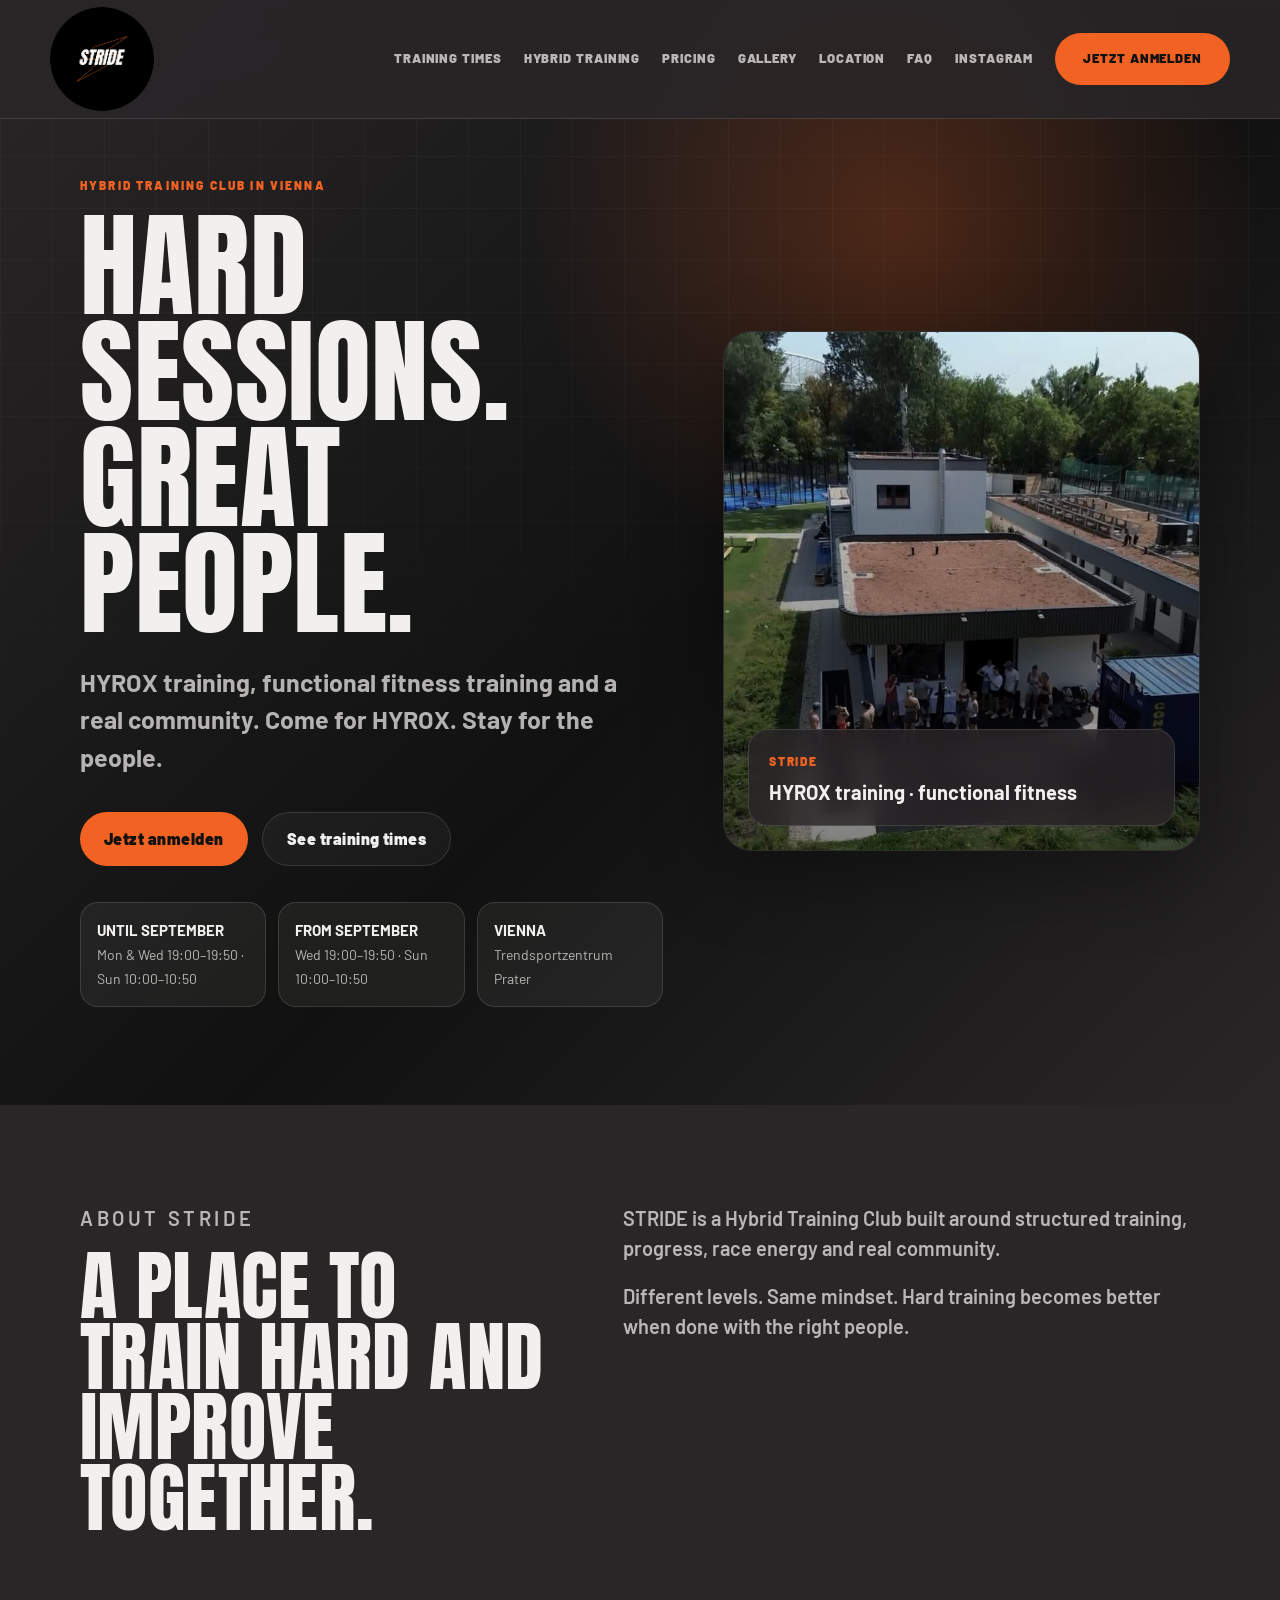
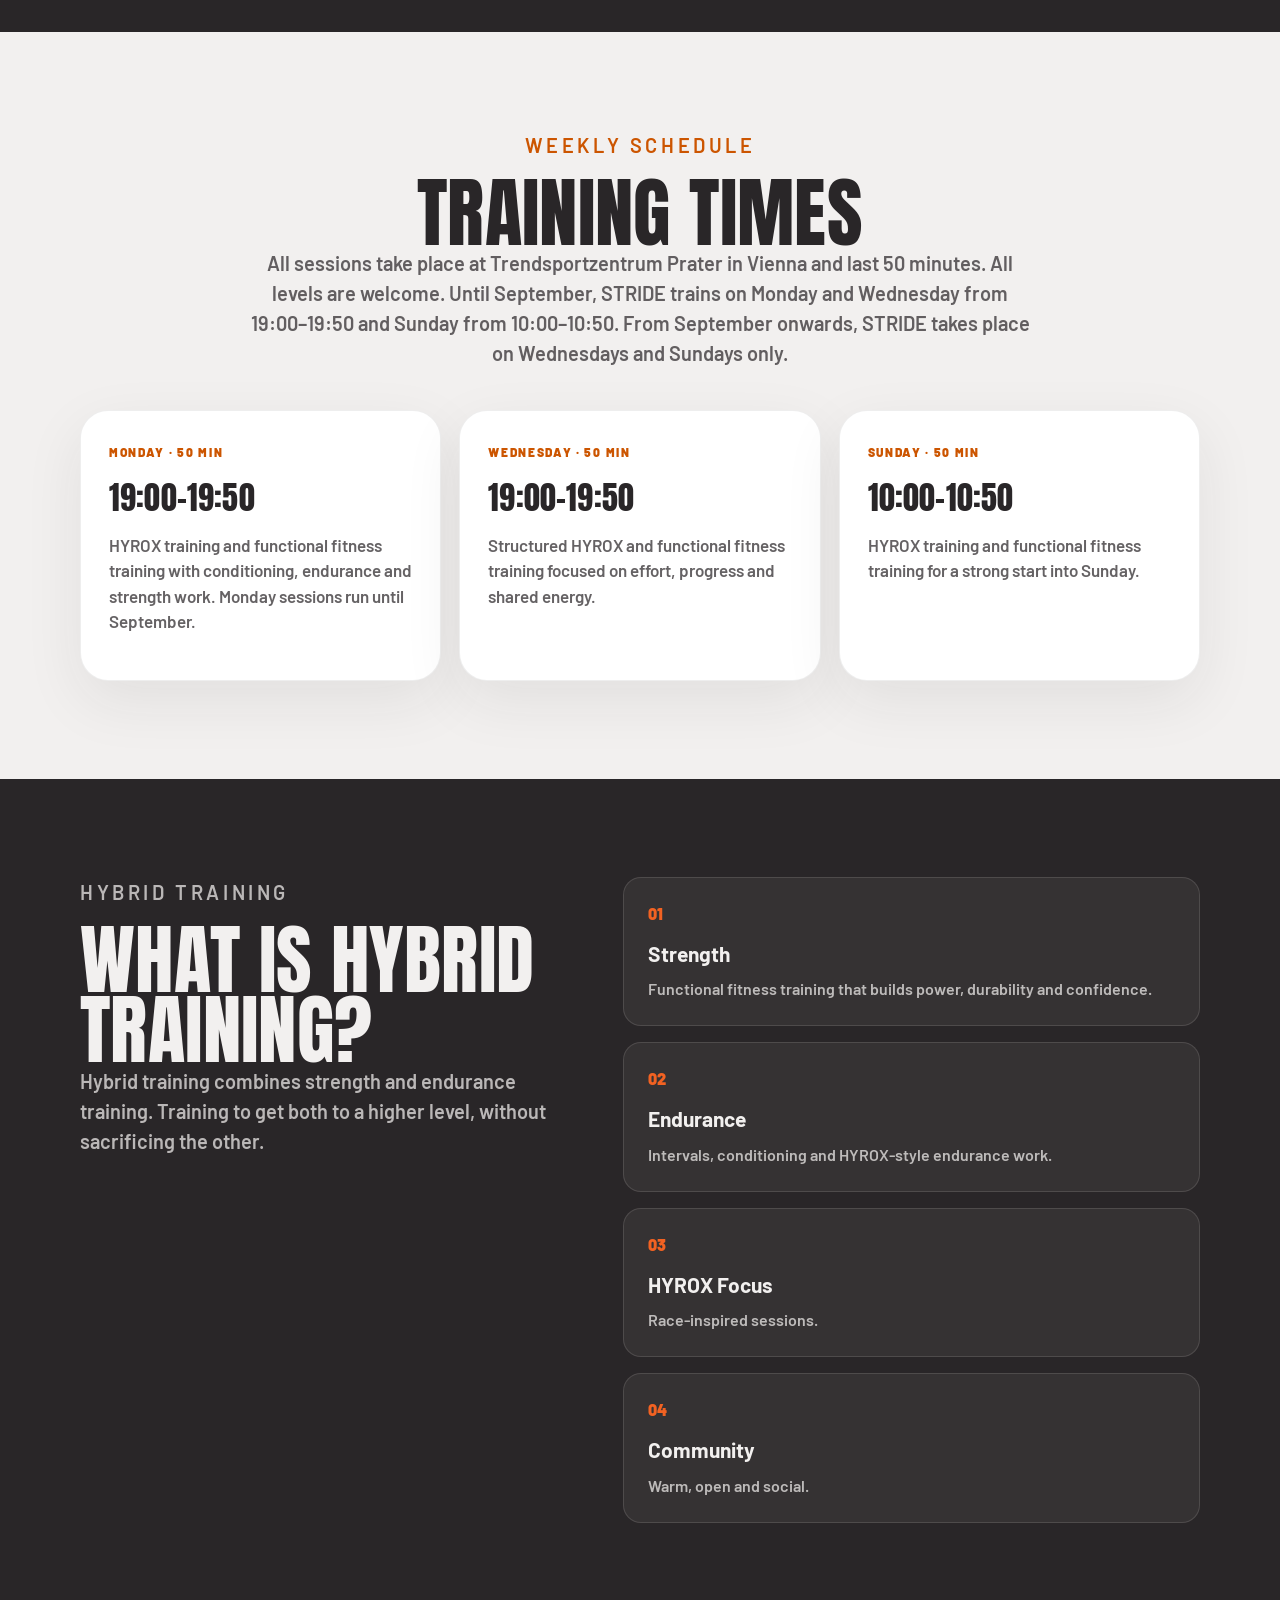
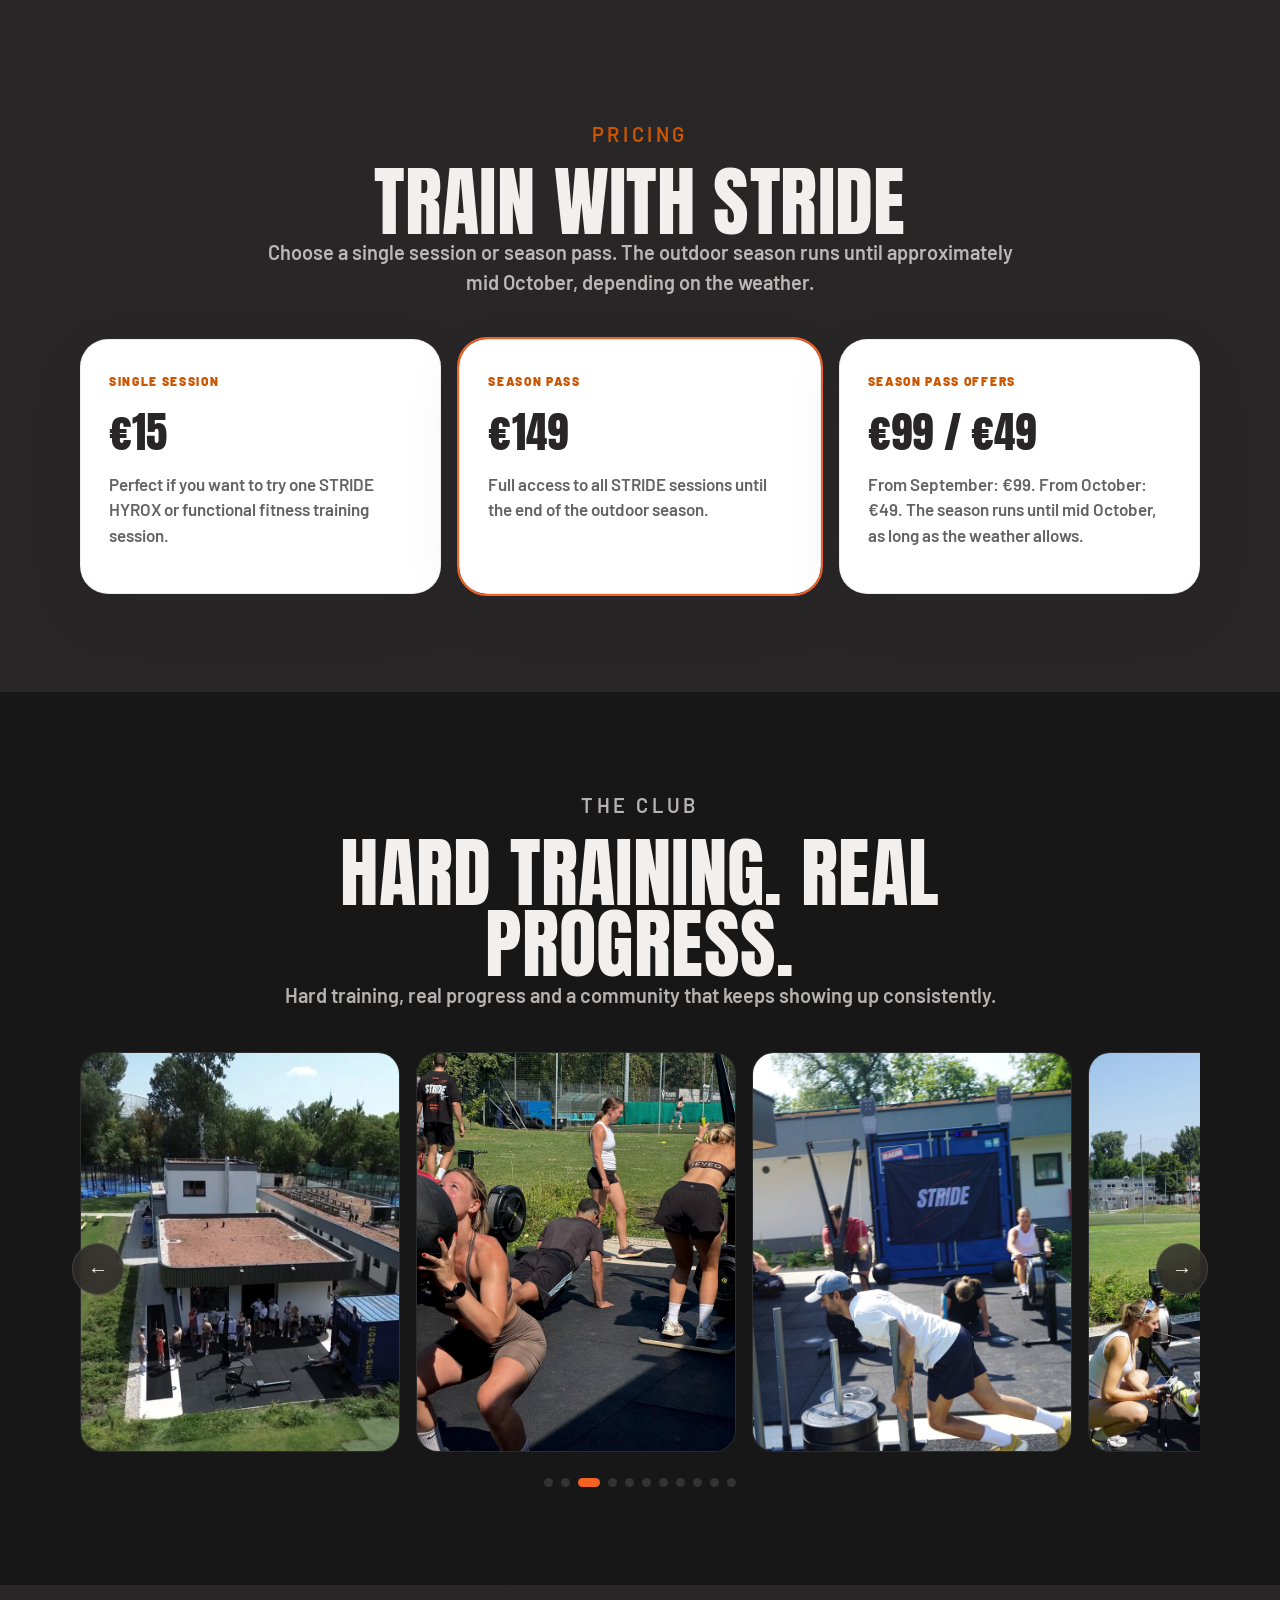
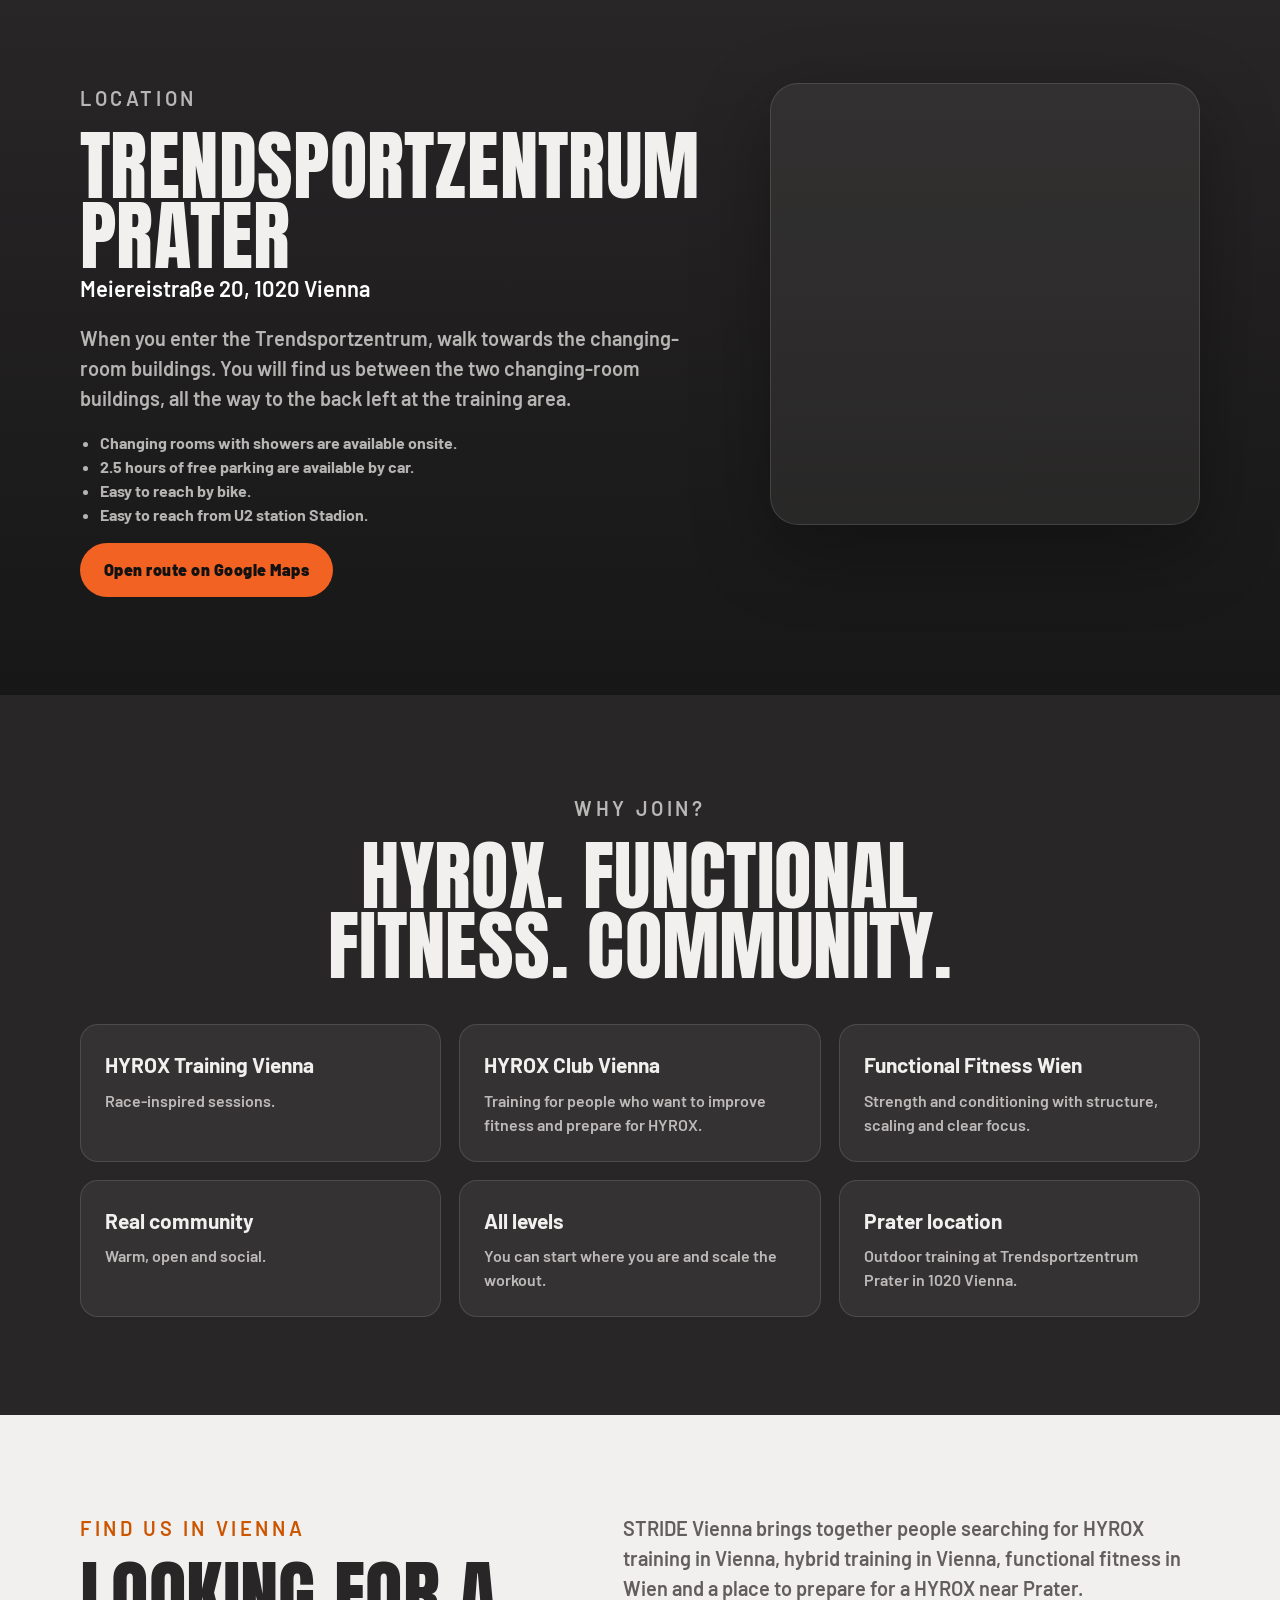
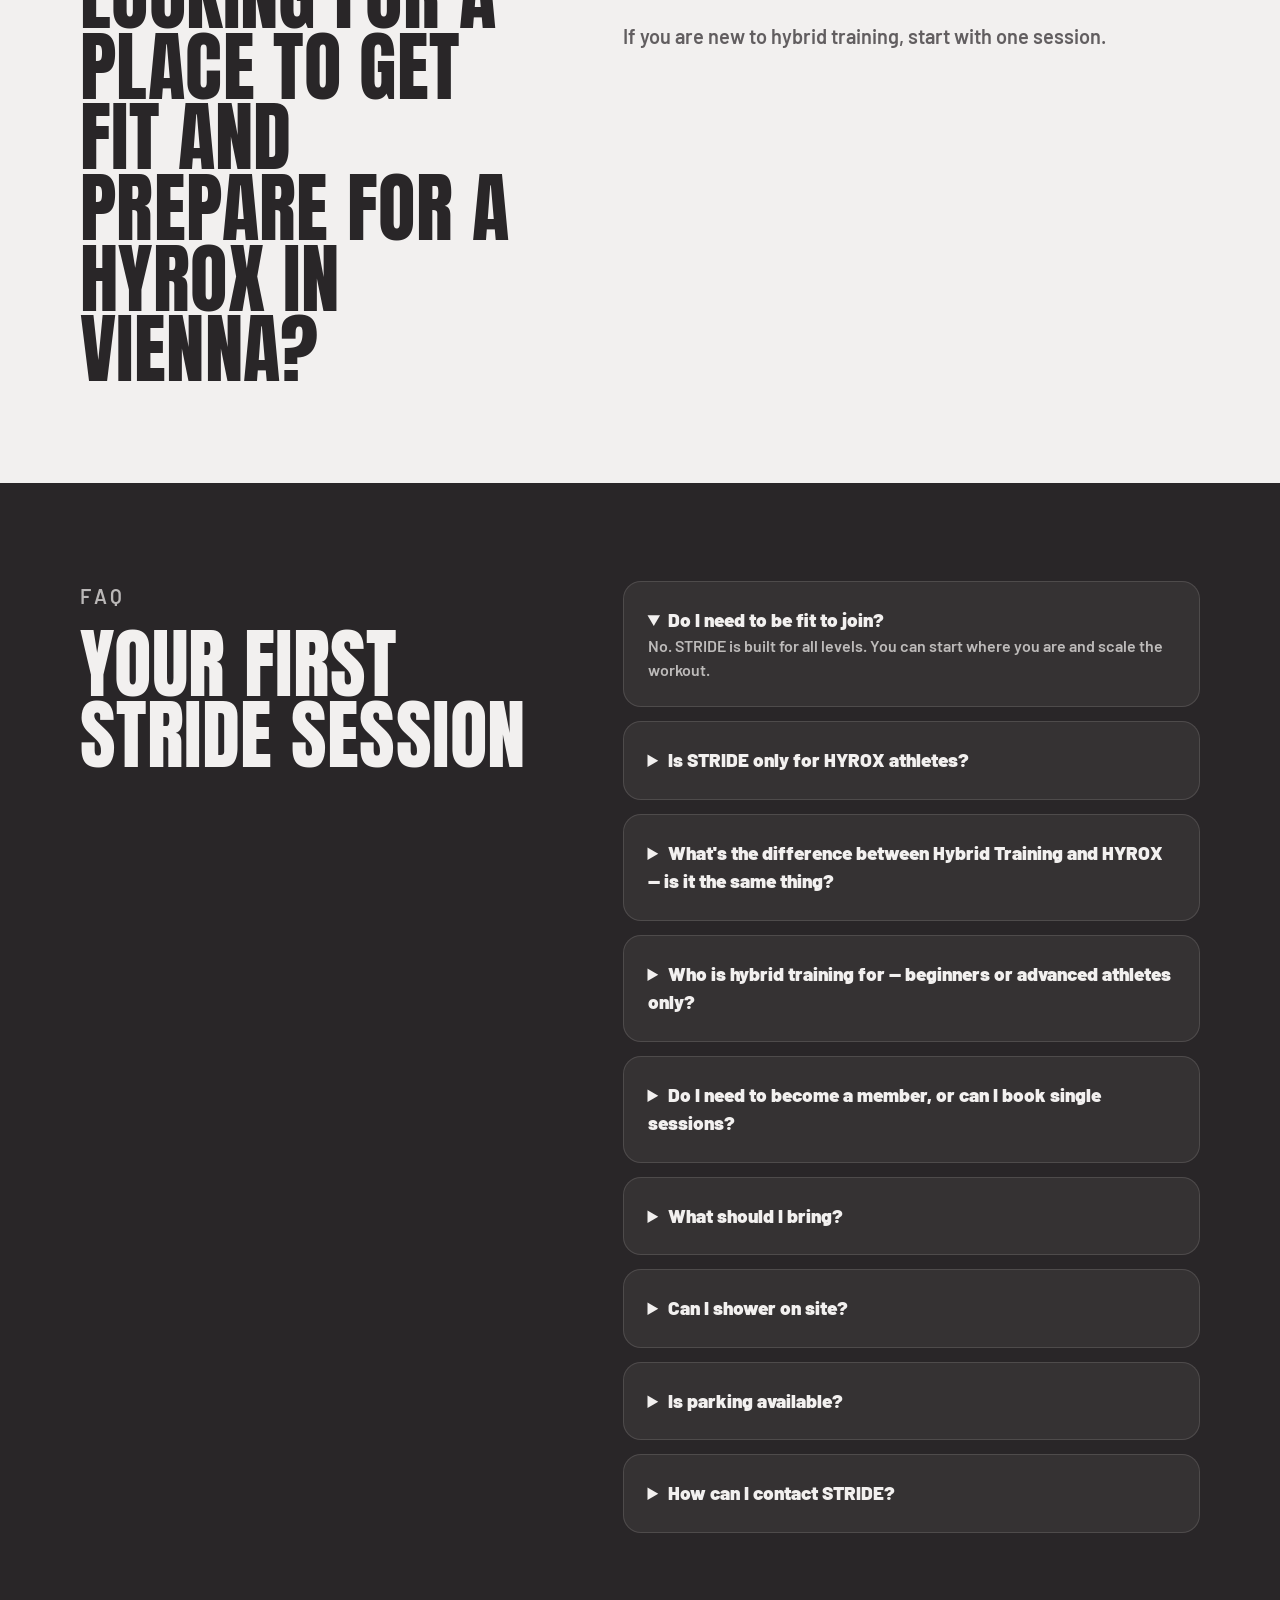
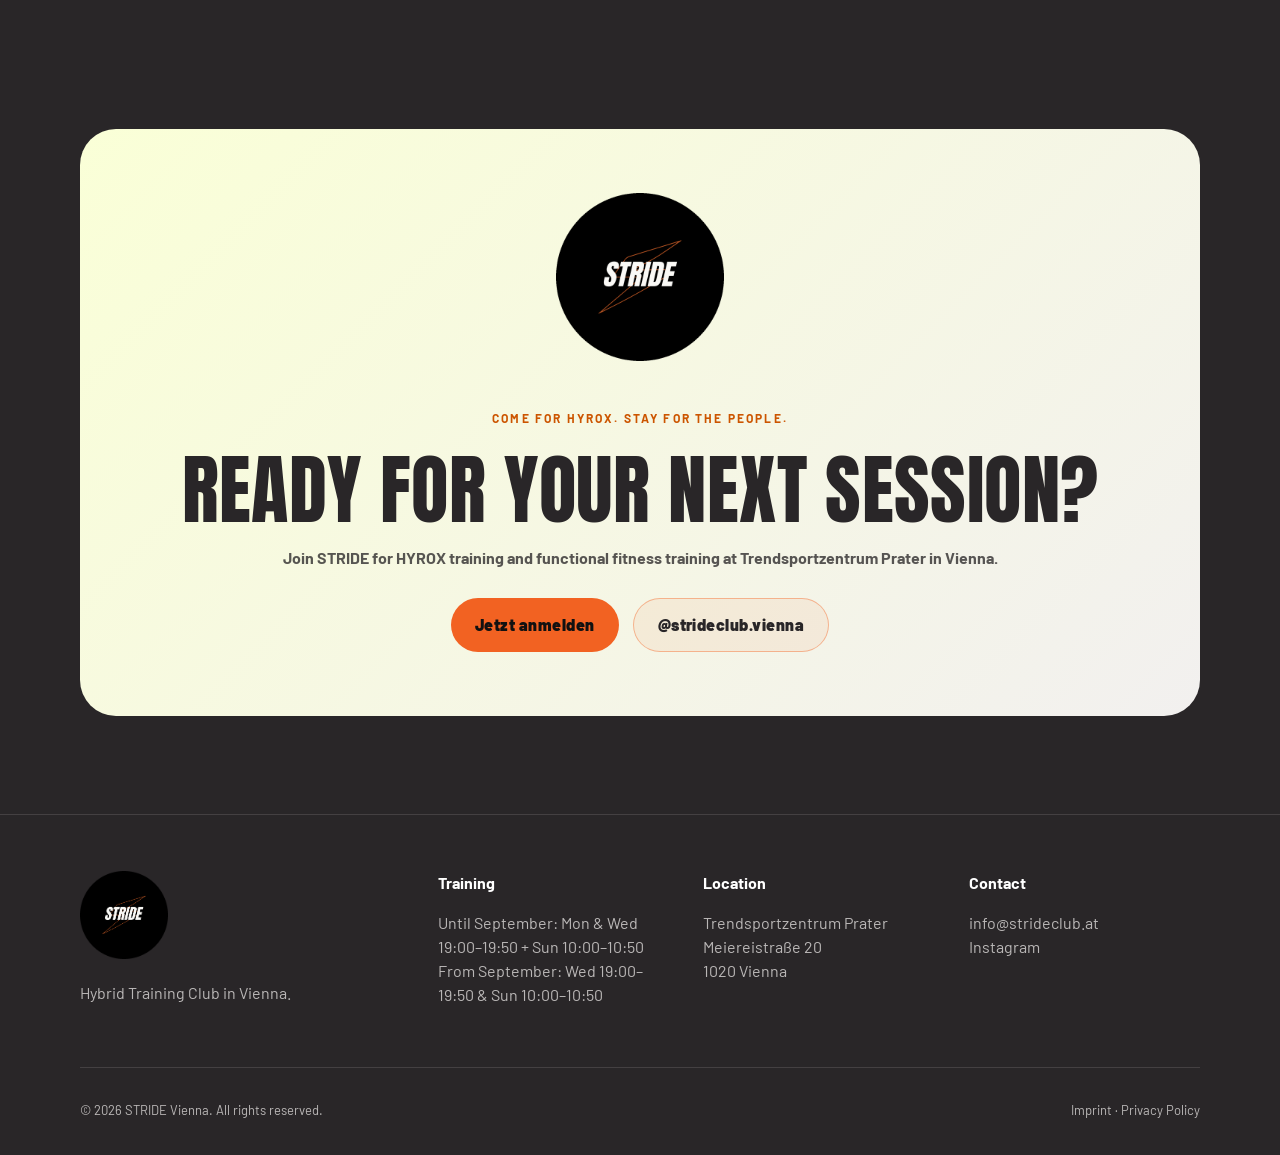
==== commit 9ec1a875: "Clarify membership FAQ and add shower question Removed redundant legal-membership FAQ entry, folded " ====
--- a/index.html
+++ b/index.html
@@ -67,9 +67,9 @@
       {"@type":"Question","name":"Is STRIDE only for HYROX athletes?","acceptedAnswer":{"@type":"Answer","text":"No. The training is HYROX focussed, but it is perfectly suited to everyone who wants to improve fitness and structured training with a community."}},
       {"@type":"Question","name":"What's the difference between Hybrid Training and HYROX — is it the same thing?","acceptedAnswer":{"@type":"Answer","text":"Not quite. HYROX is a trend within hybrid training — a race format that combines running and functional work. Hybrid Training is the bigger idea: combining strength and endurance so you get better at both, without sacrificing either. At STRIDE, people may come for HYROX-inspired training, but hybrid training is what we're built around for the long run."}},
       {"@type":"Question","name":"Who is hybrid training for — beginners or advanced athletes only?","acceptedAnswer":{"@type":"Answer","text":"Both. STRIDE is built for people at every level who share the same mindset: show up, put in the effort, want to improve. Sessions scale to where you are, so whether you're just starting out or training for your next HYROX race, you train hard next to people at every stage."}},
-      {"@type":"Question","name":"Do I need to become a member, or can I book single sessions?","acceptedAnswer":{"@type":"Answer","text":"Both work, and both are equally welcome here. A Season Pass is our preferred option if you want to train regularly — it gives you full access and the best value. A Single Session is a flexible way in if you can only make it now and then. Come as often as fits your life."}},
-      {"@type":"Question","name":"Do I need to become a legal member of the club to join?","acceptedAnswer":{"@type":"Answer","text":"No. You don't need to become a formal member of the association to train with us. You're welcome to join sessions or get a Season Pass without any club membership — training itself is open to everyone."}},
+      {"@type":"Question","name":"Do I need to become a member, or can I book single sessions?","acceptedAnswer":{"@type":"Answer","text":"Both work, and both are equally welcome here. A Season Pass makes the most sense if you train regularly — it gives you full access and the best value. A Single Session is the better fit if you just want to try STRIDE out or can't commit to training regularly. Come as often as fits your life."}},
       {"@type":"Question","name":"What should I bring?","acceptedAnswer":{"@type":"Answer","text":"Training shoes, sportswear, water and the willingness to put in the work."}},
+      {"@type":"Question","name":"Can I shower on site?","acceptedAnswer":{"@type":"Answer","text":"Yes. Trendsportzentrum Prater has changing cabins and showers available."}},
       {"@type":"Question","name":"Is parking available?","acceptedAnswer":{"@type":"Answer","text":"Yes. 2.5 hours of free parking are available by car right at Trendsportzentrum Prater. STRIDE is also easy to reach by bike or via U2 Stadion."}},
       {"@type":"Question","name":"How can I contact STRIDE?","acceptedAnswer":{"@type":"Answer","text":"Email us at info@strideclub.at or follow @strideclub.vienna on Instagram."}}
     ]
@@ -224,9 +224,9 @@
           <details><summary>Is STRIDE only for HYROX athletes?</summary><p>No. The training is HYROX focussed, but it is perfectly suited to everyone who wants to improve fitness and structured training with a community.</p></details>
           <details><summary>What's the difference between Hybrid Training and HYROX — is it the same thing?</summary><p>Not quite. HYROX is a trend within hybrid training — a race format that combines running and functional work. Hybrid Training is the bigger idea: combining strength and endurance so you get better at both, without sacrificing either. At STRIDE, people may come for HYROX-inspired training, but hybrid training is what we're built around for the long run.</p></details>
           <details><summary>Who is hybrid training for — beginners or advanced athletes only?</summary><p>Both. STRIDE is built for people at every level who share the same mindset: show up, put in the effort, want to improve. Sessions scale to where you are, so whether you're just starting out or training for your next HYROX race, you train hard next to people at every stage.</p></details>
-          <details><summary>Do I need to become a member, or can I book single sessions?</summary><p>Both work, and both are equally welcome here. A Season Pass is our preferred option if you want to train regularly — it gives you full access and the best value. A Single Session is a flexible way in if you can only make it now and then. Come as often as fits your life.</p></details>
-          <details><summary>Do I need to become a legal member of the club to join?</summary><p>No. You don't need to become a formal member of the association to train with us. You're welcome to join sessions or get a Season Pass without any club membership — training itself is open to everyone.</p></details>
+          <details><summary>Do I need to become a member, or can I book single sessions?</summary><p>Both work, and both are equally welcome here. A Season Pass makes the most sense if you train regularly — it gives you full access and the best value. A Single Session is the better fit if you just want to try STRIDE out or can't commit to training regularly. Come as often as fits your life.</p></details>
           <details><summary>What should I bring?</summary><p>Training shoes, sportswear, water and the willingness to put in the work.</p></details>
+          <details><summary>Can I shower on site?</summary><p>Yes. Trendsportzentrum Prater has changing cabins and showers available.</p></details>
           <details><summary>Is parking available?</summary><p>Yes. 2.5 hours of free parking are available by car right at Trendsportzentrum Prater. STRIDE is also easy to reach by bike or via U2 Stadion.</p></details>
           <details><summary>How can I contact STRIDE?</summary><p>Email us at <a href="mailto:info@strideclub.at">info@strideclub.at</a> or follow <a href="https://www.instagram.com/strideclub.vienna/" target="_blank" rel="noopener noreferrer">@strideclub.vienna</a> on Instagram.</p></details>
         </div>
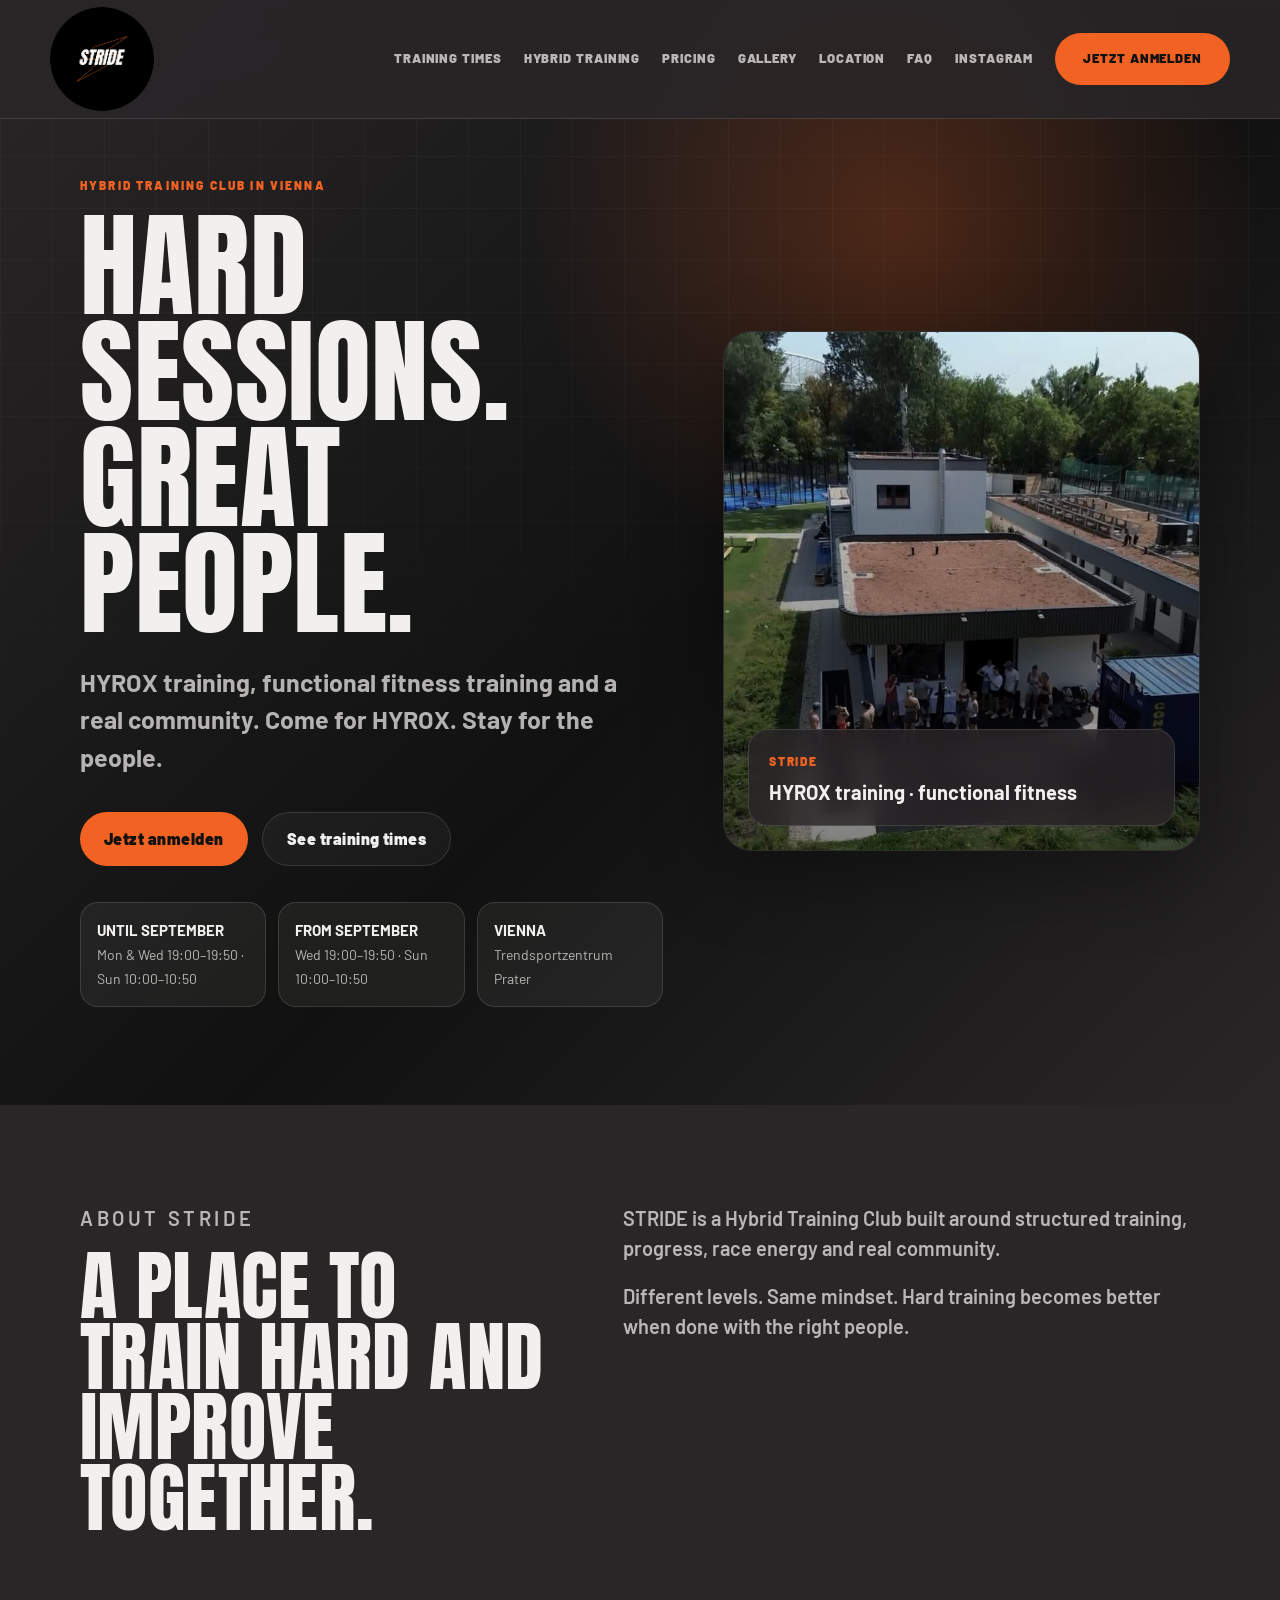
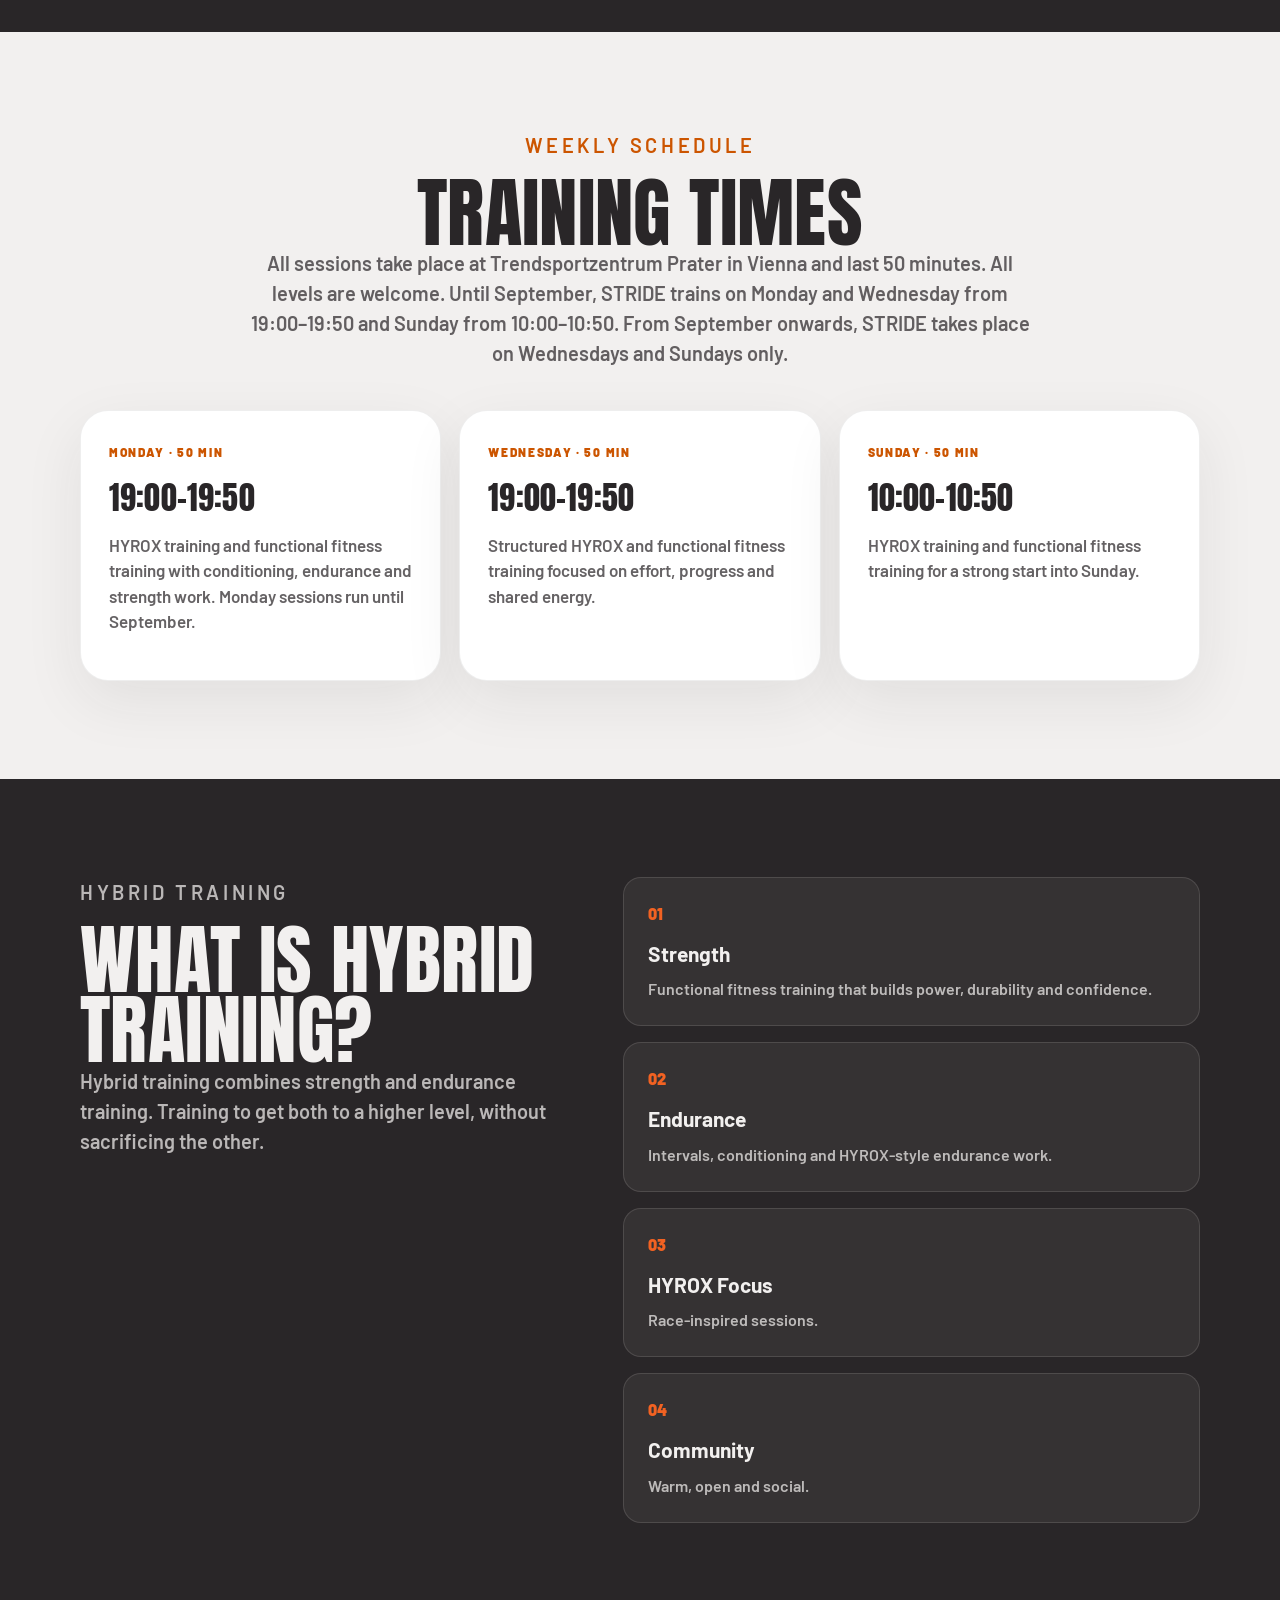
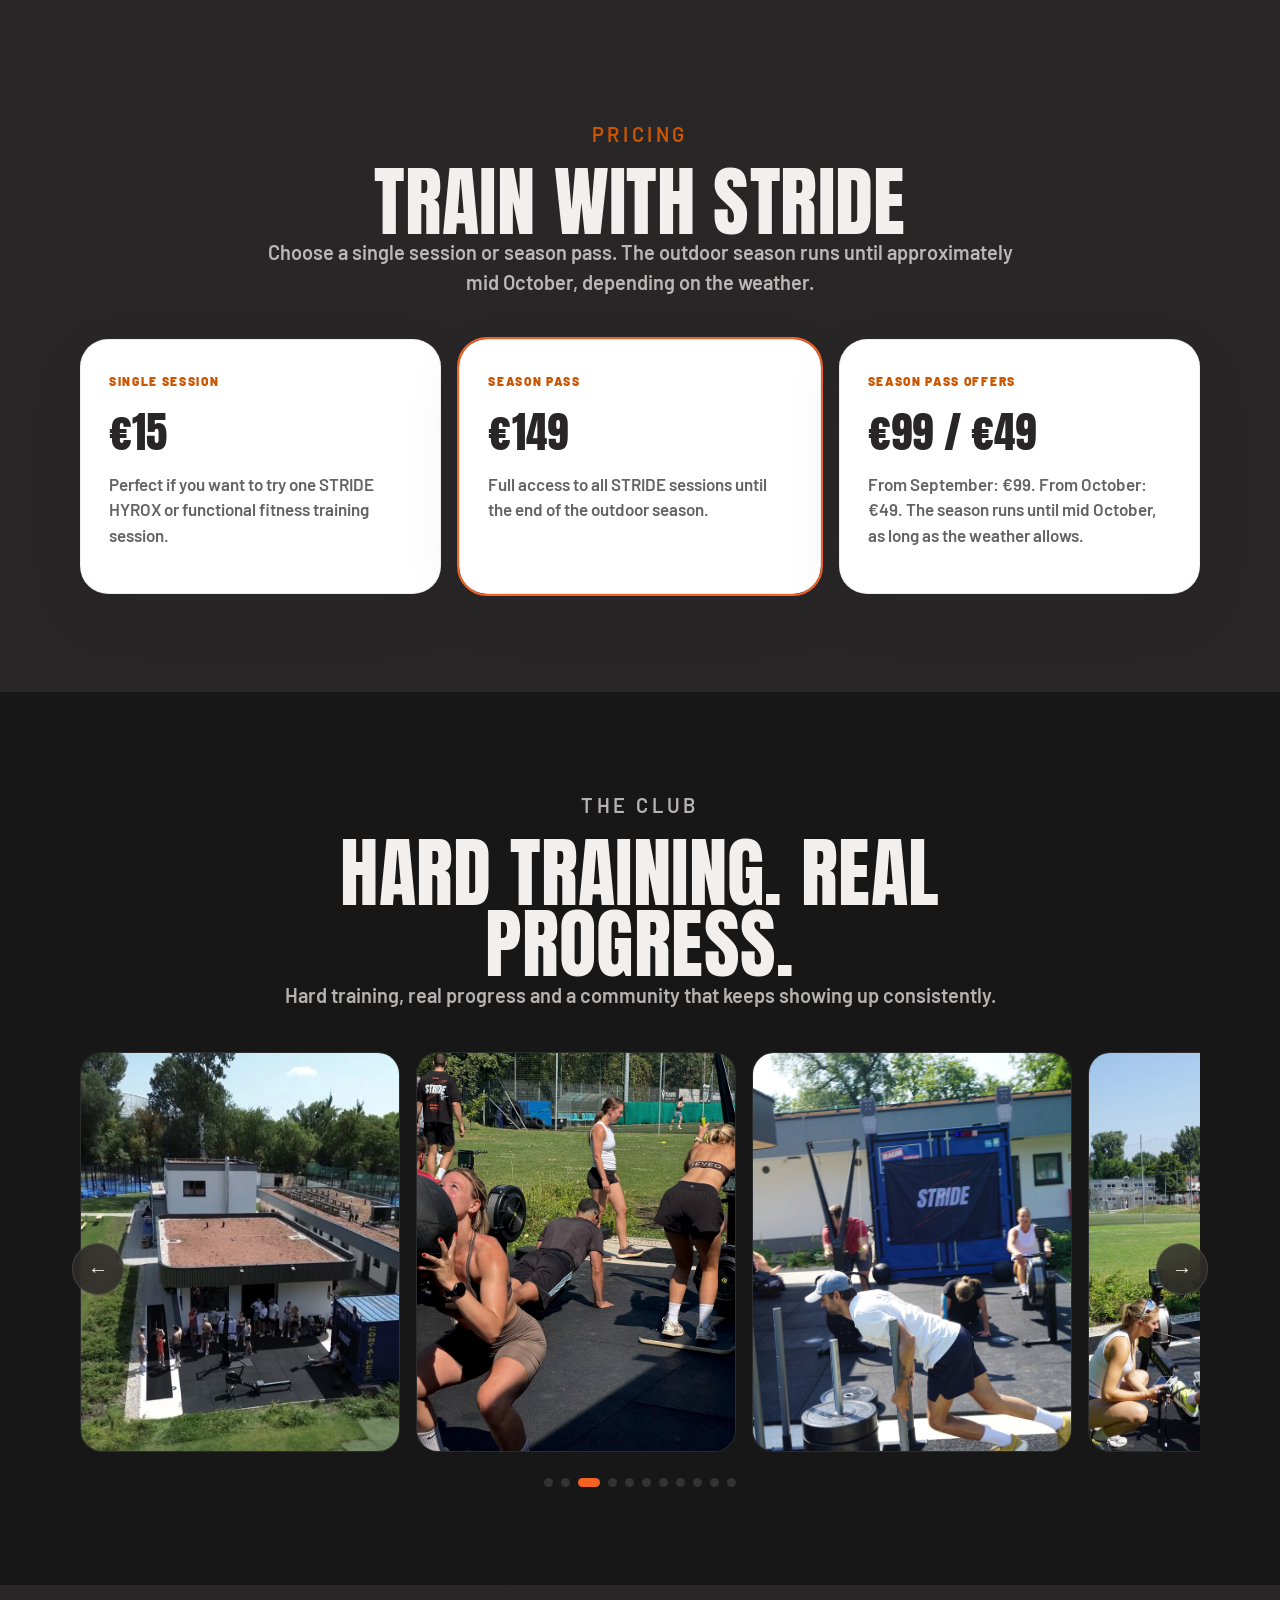
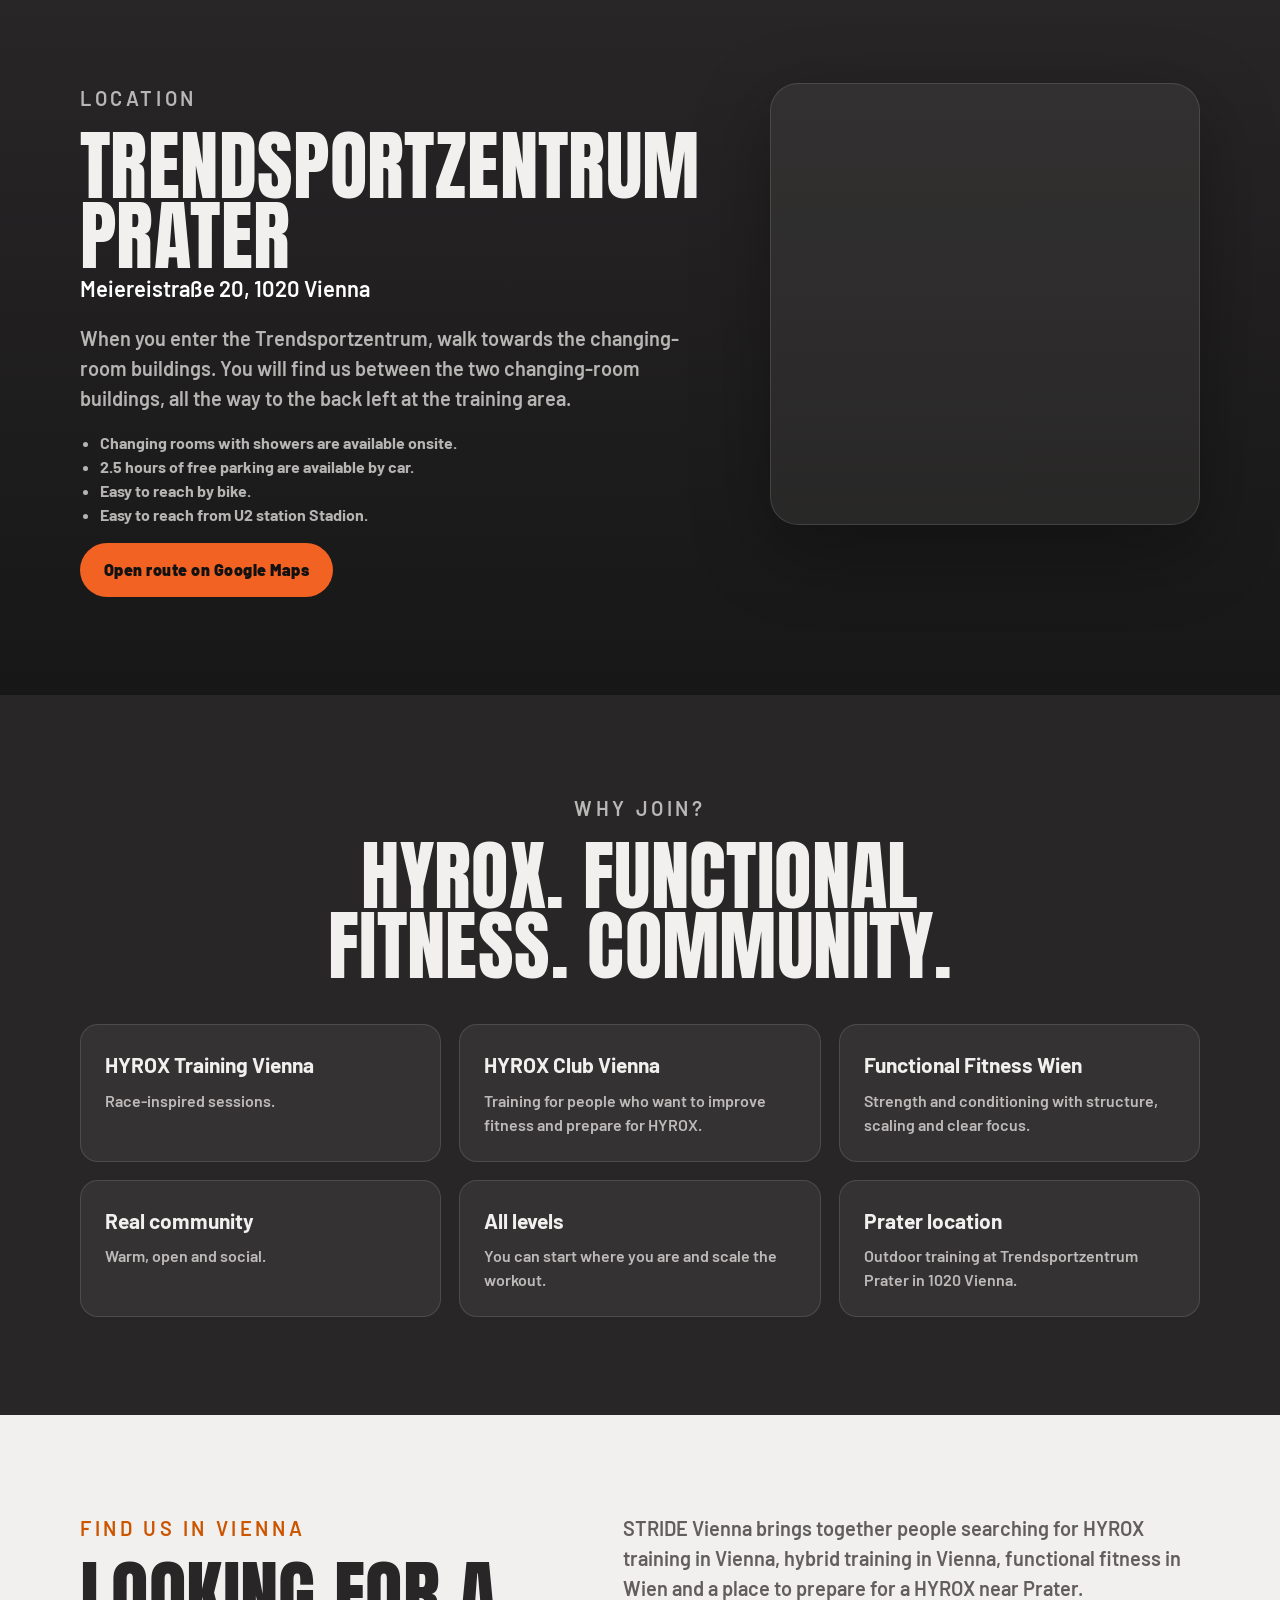
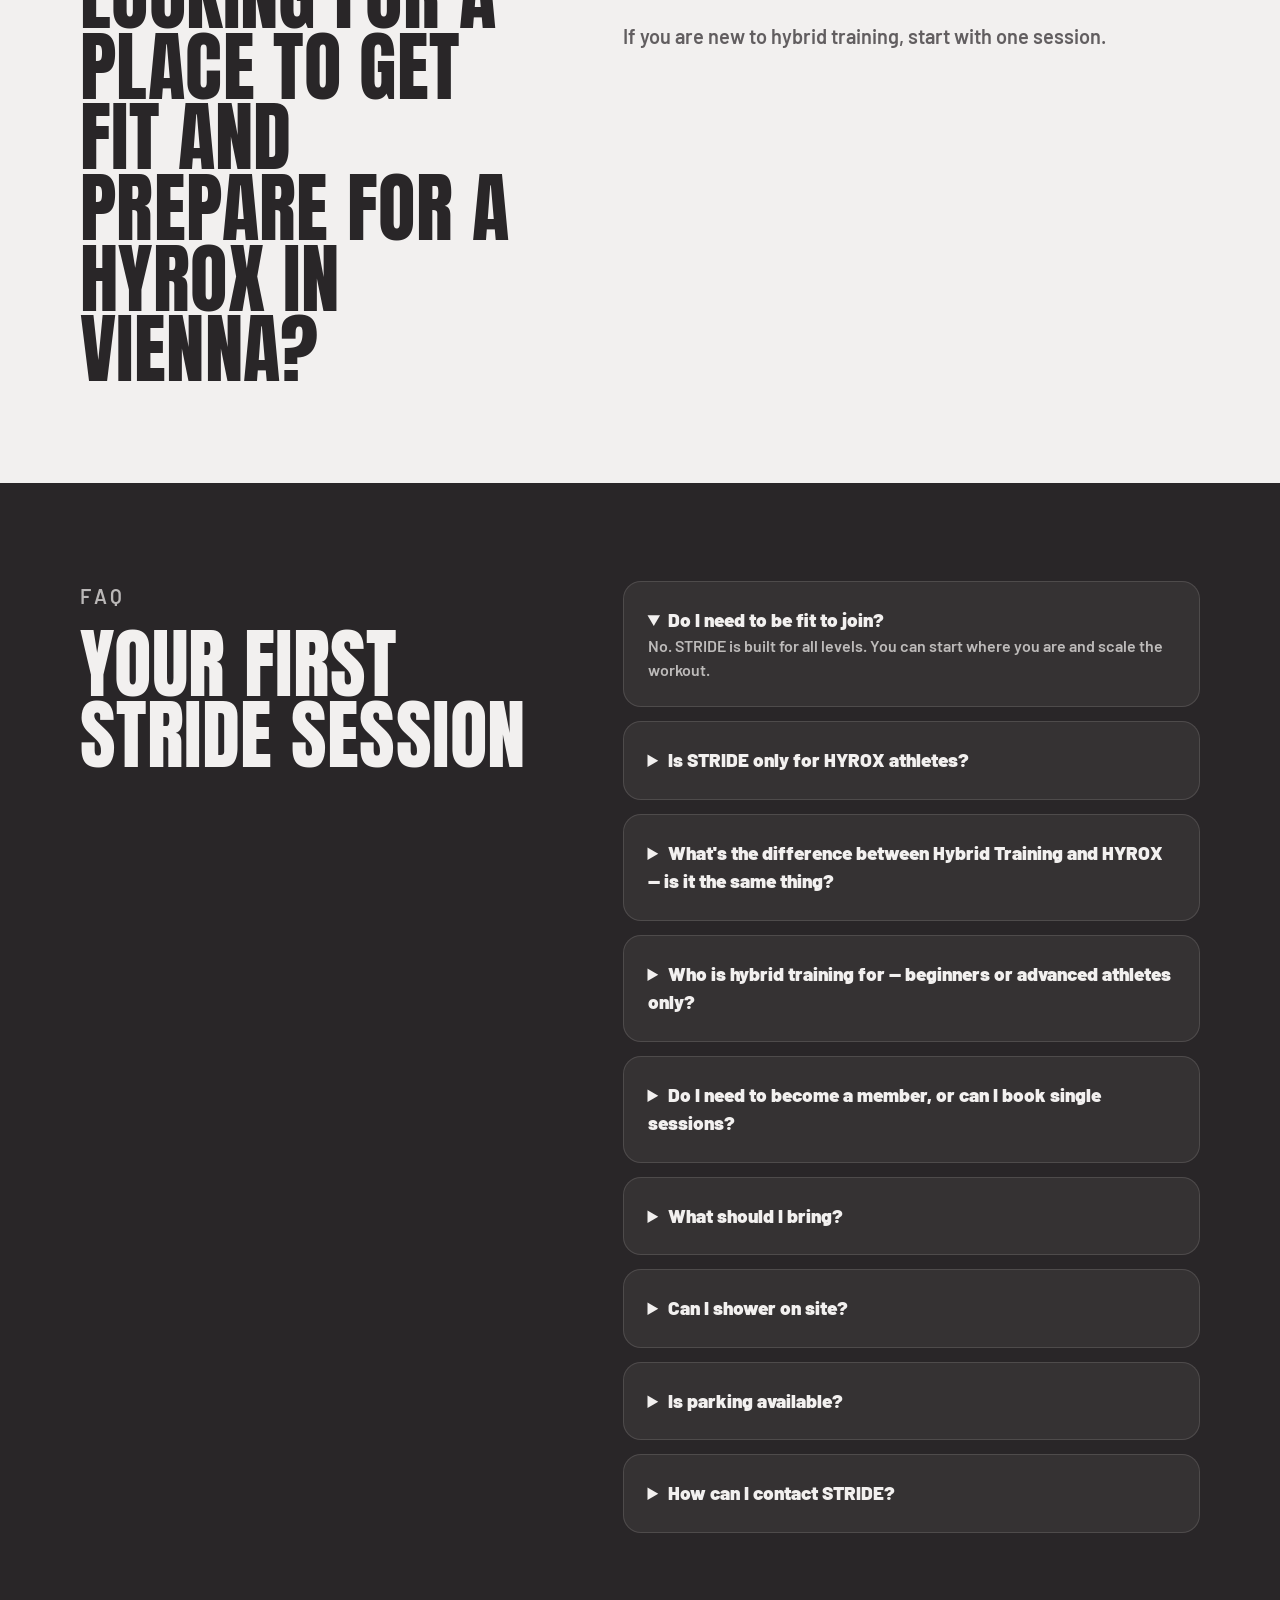
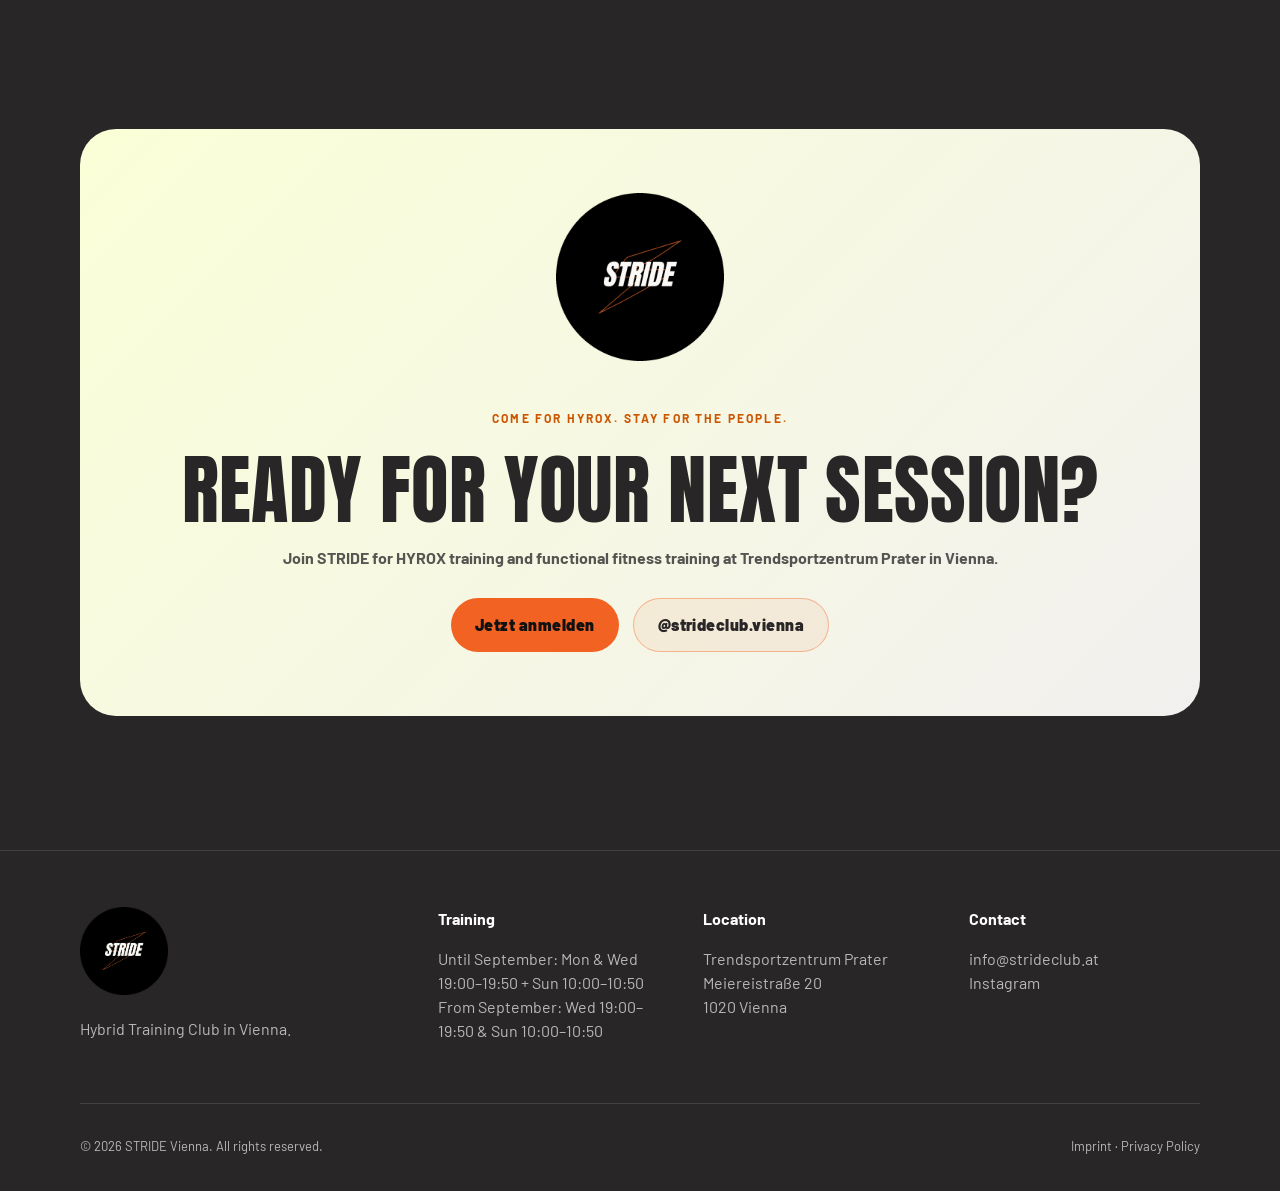
==== commit c5e1931d: "Embed Eversports booking widget in signup section Visitors can now see the live calendar and book di" ====
--- a/index.html
+++ b/index.html
@@ -89,7 +89,7 @@
         <a href="#location">Location</a>
         <a href="#faq">FAQ</a>
         <a href="https://www.instagram.com/strideclub.vienna/" target="_blank" rel="noopener noreferrer">Instagram</a>
-        <a class="nav-cta" href="https://docs.google.com/forms/d/e/1FAIpQLSfvm6TExJbNyVkRFSsph3jVUCz5lZccZThaGg1men-xncGolA/viewform" target="_blank" rel="noopener noreferrer"><span lang="de">Jetzt anmelden</span></a>
+        <a class="nav-cta" href="https://www.eversports.at/scl/stride-hybrid-training-club" target="_blank" rel="noopener noreferrer"><span lang="de">Jetzt anmelden</span></a>
       </div>
     </nav>
   </header>
@@ -103,7 +103,7 @@
           <h1>Hard sessions.<br />Great people.</h1>
           <p class="hero-text">HYROX training, functional fitness training and a real community. Come for HYROX. Stay for the people.</p>
           <div class="hero-actions">
-            <a class="btn btn-primary hero-cta-primary" href="https://docs.google.com/forms/d/e/1FAIpQLSfvm6TExJbNyVkRFSsph3jVUCz5lZccZThaGg1men-xncGolA/viewform" target="_blank" rel="noopener noreferrer"><span lang="de">Jetzt anmelden</span></a>
+            <a class="btn btn-primary hero-cta-primary" href="https://www.eversports.at/scl/stride-hybrid-training-club" target="_blank" rel="noopener noreferrer"><span lang="de">Jetzt anmelden</span></a>
             <a class="btn btn-secondary" href="#workouts">See training times</a>
           </div>
           <div class="hero-facts">
@@ -234,11 +234,15 @@
     </section>
 
     <section id="signup" class="section cta-section">
-      <div class="container cta-card reveal"><img src="assets/images/logo-stride-circle.png" alt="STRIDE logo" width="168" height="168" /><p class="eyebrow">Come for HYROX. Stay for the people.</p><h2>Ready for your next session?</h2><p>Join STRIDE for HYROX training and functional fitness training at Trendsportzentrum Prater in Vienna.</p><div class="hero-actions center-actions"><a class="btn btn-primary" href="https://docs.google.com/forms/d/e/1FAIpQLSfvm6TExJbNyVkRFSsph3jVUCz5lZccZThaGg1men-xncGolA/viewform" target="_blank" rel="noopener noreferrer"><span lang="de">Jetzt anmelden</span></a><a class="btn btn-secondary" href="https://www.instagram.com/strideclub.vienna/" target="_blank" rel="noopener noreferrer">@strideclub.vienna</a></div></div>
+      <div class="container cta-card reveal"><img src="assets/images/logo-stride-circle.png" alt="STRIDE logo" width="168" height="168" /><p class="eyebrow">Come for HYROX. Stay for the people.</p><h2>Ready for your next session?</h2><p>Join STRIDE for HYROX training and functional fitness training at Trendsportzentrum Prater in Vienna.</p><div class="hero-actions center-actions"><a class="btn btn-primary" href="https://www.eversports.at/scl/stride-hybrid-training-club" target="_blank" rel="noopener noreferrer"><span lang="de">Jetzt anmelden</span></a><a class="btn btn-secondary" href="https://www.instagram.com/strideclub.vienna/" target="_blank" rel="noopener noreferrer">@strideclub.vienna</a></div></div>
+      <div class="container eversports-widget-wrap reveal delay-1">
+        <div data-eversports-widget-id="4390ec27-1736-40eb-a6ed-56a5294083fd"></div>
+      </div>
     </section>
   </main>
-  <a class="mobile-sticky-signup" href="https://docs.google.com/forms/d/e/1FAIpQLSfvm6TExJbNyVkRFSsph3jVUCz5lZccZThaGg1men-xncGolA/viewform" target="_blank" rel="noopener noreferrer"><span lang="de">Jetzt anmelden</span></a>
+  <a class="mobile-sticky-signup" href="https://www.eversports.at/scl/stride-hybrid-training-club" target="_blank" rel="noopener noreferrer"><span lang="de">Jetzt anmelden</span></a>
   <footer class="footer"><div class="container footer-grid"><div><a class="footer-logo" href="#top"><img src="assets/images/logo-stride-circle.png" alt="STRIDE logo" width="88" height="88" /></a><p>Hybrid Training Club in Vienna.</p></div><div><strong>Training</strong><p>Until September: Mon & Wed 19:00–19:50 + Sun 10:00–10:50<br />From September: Wed 19:00–19:50 & Sun 10:00–10:50</p></div><div><strong>Location</strong><p>Trendsportzentrum Prater<br />Meiereistraße 20<br />1020 Vienna</p></div><div><strong>Contact</strong><p><a href="mailto:info@strideclub.at">info@strideclub.at</a><br /><a href="https://www.instagram.com/strideclub.vienna/" target="_blank" rel="noopener noreferrer">Instagram</a></p></div></div><div class="container legal"><p>© <span id="year"></span> STRIDE Vienna. All rights reserved.</p><p><a href="imprint.html">Imprint</a> · <a href="privacy.html">Privacy Policy</a></p></div></footer>
   <script src="script.js"></script>
+  <script type="module" src="https://widget-static.eversports.io/loader.js" async defer></script>
 </body>
 </html>
--- a/style.css
+++ b/style.css
@@ -1,4 +1,4 @@
-:root{--off-white:#f2f0ef;--shadow-grey:#292628;--tiger-flame:#f26222;--burnt-orange:#cc5500;--cream:#faffd7;--bg:#292628;--text:#f2f0ef;--muted:rgba(242,240,239,.72);--line:rgba(242,240,239,.13);--card:rgba(242,240,239,.06);--radius-lg:28px;--radius-md:18px;--shadow:0 24px 80px rgba(0,0,0,.32);--header-h:118px}*{box-sizing:border-box}html{scroll-behavior:smooth;-webkit-text-size-adjust:100%;text-size-adjust:100%;overflow-x:hidden;overflow-x:clip}body{margin:0;max-width:100%;overflow-x:hidden;overflow-x:clip;font-family:Barlow,system-ui,sans-serif;background:var(--bg);color:var(--text);line-height:1.5}a{color:inherit;text-decoration:none}a:focus-visible,button:focus-visible,summary:focus-visible,.gallery-track:focus-visible{outline:2px solid var(--tiger-flame);outline-offset:3px;border-radius:4px}@media(prefers-reduced-motion:reduce){.reveal{opacity:1!important;transform:none!important;transition:none!important}html{scroll-behavior:auto}}.container{width:min(1120px,calc(100% - 40px));margin:0 auto}.section{padding:98px 0;position:relative}section[id],main[id]{scroll-margin-top:calc(var(--header-h) + 14px)}.site-header{position:fixed;inset:0 0 auto 0;z-index:100;backdrop-filter:blur(18px);background:rgba(41,38,40,.86);border-bottom:1px solid var(--line)}.nav{width:min(1180px,calc(100% - 32px));height:var(--header-h);margin:0 auto;display:flex;align-items:center;justify-content:space-between}.logo img{width:104px;height:104px;border-radius:50%;display:block}.nav-links{display:flex;align-items:center;gap:22px;color:var(--muted);font-size:13px;font-weight:900;text-transform:uppercase;letter-spacing:.07em}.nav-links a:hover{color:var(--off-white)}.nav-cta{padding:16px 28px;border-radius:999px;background:var(--tiger-flame);color:#111!important}.nav-toggle{display:none;background:transparent;border:0;color:white;font-size:34px}.section.hero{padding-top:calc(var(--header-h) + 58px);min-height:100vh;min-height:100svh;display:flex;align-items:center;overflow:hidden}.hero-bg{position:absolute;inset:0;background:radial-gradient(circle at 70% 20%,rgba(242,98,34,.25),transparent 29%),linear-gradient(135deg,#292628 0%,#111 56%,#292628 100%)}.hero-bg:after{content:'';position:absolute;inset:0;background-image:linear-gradient(rgba(242,240,239,.04) 1px,transparent 1px),linear-gradient(90deg,rgba(242,240,239,.04) 1px,transparent 1px);background-size:52px 52px;mask-image:linear-gradient(to bottom,black,transparent 82%)}.hero-grid{position:relative;display:grid;grid-template-columns:1.1fr .9fr;gap:60px;align-items:center}.eyebrow{color:var(--tiger-flame);text-transform:uppercase;letter-spacing:.18em;font-weight:900;font-size:12px;margin:0 0 18px}h1,h2,h3{font-family:Anton,Impact,sans-serif;text-transform:uppercase;line-height:.92;letter-spacing:.005em;margin:0;font-weight:400;overflow-wrap:break-word;word-wrap:break-word}h1{font-size:clamp(58px,9vw,126px);max-width:880px}h2{font-size:clamp(42px,6vw,82px)}h3{font-size:43px}.hero-text{font-size:clamp(19px,2vw,25px);color:var(--muted);max-width:660px;margin:28px 0 36px;font-weight:700}.hero-actions{display:flex;gap:14px;flex-wrap:wrap}.btn{display:inline-flex;align-items:center;justify-content:center;min-height:54px;padding:0 24px;border-radius:999px;font-weight:900;letter-spacing:.03em}.btn-primary{background:var(--tiger-flame);color:#111}.btn-secondary{border:1px solid var(--line);color:var(--off-white);background:rgba(242,240,239,.04)}.hero-facts{display:grid;grid-template-columns:repeat(3,1fr);gap:12px;margin-top:36px}.hero-facts div{padding:16px;background:rgba(242,240,239,.06);border:1px solid var(--line);border-radius:var(--radius-md)}.hero-facts strong{display:block;font-size:15px;text-transform:uppercase}.hero-facts span{color:var(--muted);font-size:14px}.hero-media{min-height:520px;border-radius:var(--radius-lg);border:1px solid var(--line);background:linear-gradient(135deg,rgba(242,98,34,.20),rgba(242,240,239,.04));display:grid;place-items:center;box-shadow:var(--shadow)}.split,.hybrid-grid,.location-grid,.faq-grid,.discover-grid{display:grid;grid-template-columns:.9fr 1.1fr;gap:70px;align-items:start}.lead p,.section-copy p,.location-copy p,.section-heading p{color:var(--muted);font-size:20px;margin:0 0 18px;font-weight:600}.schedule-section,.discover-section{background:var(--off-white);color:var(--shadow-grey)}.schedule-section .eyebrow,.discover-section .eyebrow,.pricing-section .eyebrow{color:var(--burnt-orange)}.schedule-section p,.discover-section p{color:rgba(41,38,40,.72)}.center{text-align:center;max-width:780px;margin:0 auto 42px}.schedule-grid,.pricing-grid{display:grid;grid-template-columns:repeat(3,1fr);gap:18px}.schedule-card,.pricing-card{min-height:230px;background:white;color:var(--shadow-grey);border:1px solid rgba(41,38,40,.08);border-radius:var(--radius-lg);padding:28px;box-shadow:0 20px 60px rgba(41,38,40,.08)}.schedule-card span,.pricing-card span{font-weight:900;text-transform:uppercase;color:var(--burnt-orange);letter-spacing:.14em;font-size:12px}.schedule-card h3,.pricing-card h3{margin:20px 0}.schedule-card h3{font-size:32px}.schedule-card p,.pricing-card p{font-size:17px;color:rgba(41,38,40,.72);font-weight:600}.hybrid-section,.pricing-section,.why-section,.faq-section{background:var(--shadow-grey)}.feature-list{display:grid;gap:16px}.feature-list div,.benefit,details{background:var(--card);border:1px solid var(--line);border-radius:var(--radius-md);padding:24px}.feature-list span{color:var(--tiger-flame);font-weight:900;display:block;margin-bottom:12px}.feature-list strong,.benefit strong{font-size:21px;display:block;margin-bottom:8px}.feature-list p,.benefit p,details p{color:var(--muted);margin:0;font-weight:600}.highlight{outline:2px solid var(--tiger-flame)}.location-section{background:linear-gradient(180deg,#292628,#171717)}.address{color:white!important;font-weight:900;font-size:22px!important}.location-list{color:var(--muted);font-weight:700;padding-left:20px}.map-wrap{border-radius:var(--radius-lg);overflow:hidden;border:1px solid var(--line);min-height:440px;background:var(--card);box-shadow:var(--shadow)}.map-wrap iframe{width:100%;height:440px;border:0;display:block;filter:grayscale(1) contrast(1.1)}.benefits-grid{display:grid;grid-template-columns:repeat(3,1fr);gap:18px}.faq-list{display:grid;gap:14px}summary{cursor:pointer;font-weight:900;font-size:19px}.cta-card{text-align:center;padding:64px 36px;border-radius:36px;background:linear-gradient(135deg,var(--cream),var(--off-white));color:var(--shadow-grey)}.cta-card img{width:168px;height:168px;margin-bottom:22px}.cta-card .eyebrow{color:var(--burnt-orange)}.cta-card p{color:rgba(41,38,40,.78);max-width:720px;margin:20px auto 28px;font-weight:700}.center-actions{justify-content:center}.cta-card .btn-secondary{color:var(--shadow-grey);border-color:rgba(242,98,34,.42);background:rgba(242,98,34,.07)}.footer{border-top:1px solid var(--line);padding:56px 0 22px;color:var(--muted)}.footer-grid{display:grid;grid-template-columns:1.4fr repeat(3,1fr);gap:34px}.footer strong{color:white}.footer-logo img{width:88px;height:88px}.legal{margin-top:44px;padding-top:20px;border-top:1px solid var(--line);display:flex;justify-content:space-between;gap:20px;font-size:13px}.legal-page{padding-top:calc(var(--header-h) + 58px);max-width:760px}.legal-page h1{font-size:clamp(40px,7vw,64px);margin-bottom:22px}.legal-page h2{font-size:22px;text-transform:uppercase;letter-spacing:.04em;margin:38px 0 10px;color:var(--tiger-flame)}.legal-page p{color:var(--muted);font-size:17px;font-weight:600;margin:0 0 14px;line-height:1.6}.legal-page a{color:var(--off-white);text-decoration:underline;text-underline-offset:3px}.legal-page a:hover{color:var(--tiger-flame)}.back-link{display:inline-block;margin-bottom:26px;font-weight:900;letter-spacing:.04em;text-transform:uppercase;font-size:13px;color:var(--muted)}.back-link:hover{color:var(--tiger-flame)}
+:root{--off-white:#f2f0ef;--shadow-grey:#292628;--tiger-flame:#f26222;--burnt-orange:#cc5500;--cream:#faffd7;--bg:#292628;--text:#f2f0ef;--muted:rgba(242,240,239,.72);--line:rgba(242,240,239,.13);--card:rgba(242,240,239,.06);--radius-lg:28px;--radius-md:18px;--shadow:0 24px 80px rgba(0,0,0,.32);--header-h:118px}*{box-sizing:border-box}html{scroll-behavior:smooth;-webkit-text-size-adjust:100%;text-size-adjust:100%;overflow-x:hidden;overflow-x:clip}body{margin:0;max-width:100%;overflow-x:hidden;overflow-x:clip;font-family:Barlow,system-ui,sans-serif;background:var(--bg);color:var(--text);line-height:1.5}a{color:inherit;text-decoration:none}a:focus-visible,button:focus-visible,summary:focus-visible,.gallery-track:focus-visible{outline:2px solid var(--tiger-flame);outline-offset:3px;border-radius:4px}@media(prefers-reduced-motion:reduce){.reveal{opacity:1!important;transform:none!important;transition:none!important}html{scroll-behavior:auto}}.container{width:min(1120px,calc(100% - 40px));margin:0 auto}.section{padding:98px 0;position:relative}section[id],main[id]{scroll-margin-top:calc(var(--header-h) + 14px)}.site-header{position:fixed;inset:0 0 auto 0;z-index:100;backdrop-filter:blur(18px);background:rgba(41,38,40,.86);border-bottom:1px solid var(--line)}.nav{width:min(1180px,calc(100% - 32px));height:var(--header-h);margin:0 auto;display:flex;align-items:center;justify-content:space-between}.logo img{width:104px;height:104px;border-radius:50%;display:block}.nav-links{display:flex;align-items:center;gap:22px;color:var(--muted);font-size:13px;font-weight:900;text-transform:uppercase;letter-spacing:.07em}.nav-links a:hover{color:var(--off-white)}.nav-cta{padding:16px 28px;border-radius:999px;background:var(--tiger-flame);color:#111!important}.nav-toggle{display:none;background:transparent;border:0;color:white;font-size:34px}.section.hero{padding-top:calc(var(--header-h) + 58px);min-height:100vh;min-height:100svh;display:flex;align-items:center;overflow:hidden}.hero-bg{position:absolute;inset:0;background:radial-gradient(circle at 70% 20%,rgba(242,98,34,.25),transparent 29%),linear-gradient(135deg,#292628 0%,#111 56%,#292628 100%)}.hero-bg:after{content:'';position:absolute;inset:0;background-image:linear-gradient(rgba(242,240,239,.04) 1px,transparent 1px),linear-gradient(90deg,rgba(242,240,239,.04) 1px,transparent 1px);background-size:52px 52px;mask-image:linear-gradient(to bottom,black,transparent 82%)}.hero-grid{position:relative;display:grid;grid-template-columns:1.1fr .9fr;gap:60px;align-items:center}.eyebrow{color:var(--tiger-flame);text-transform:uppercase;letter-spacing:.18em;font-weight:900;font-size:12px;margin:0 0 18px}h1,h2,h3{font-family:Anton,Impact,sans-serif;text-transform:uppercase;line-height:.92;letter-spacing:.005em;margin:0;font-weight:400;overflow-wrap:break-word;word-wrap:break-word}h1{font-size:clamp(58px,9vw,126px);max-width:880px}h2{font-size:clamp(42px,6vw,82px)}h3{font-size:43px}.hero-text{font-size:clamp(19px,2vw,25px);color:var(--muted);max-width:660px;margin:28px 0 36px;font-weight:700}.hero-actions{display:flex;gap:14px;flex-wrap:wrap}.btn{display:inline-flex;align-items:center;justify-content:center;min-height:54px;padding:0 24px;border-radius:999px;font-weight:900;letter-spacing:.03em}.btn-primary{background:var(--tiger-flame);color:#111}.btn-secondary{border:1px solid var(--line);color:var(--off-white);background:rgba(242,240,239,.04)}.hero-facts{display:grid;grid-template-columns:repeat(3,1fr);gap:12px;margin-top:36px}.hero-facts div{padding:16px;background:rgba(242,240,239,.06);border:1px solid var(--line);border-radius:var(--radius-md)}.hero-facts strong{display:block;font-size:15px;text-transform:uppercase}.hero-facts span{color:var(--muted);font-size:14px}.hero-media{min-height:520px;border-radius:var(--radius-lg);border:1px solid var(--line);background:linear-gradient(135deg,rgba(242,98,34,.20),rgba(242,240,239,.04));display:grid;place-items:center;box-shadow:var(--shadow)}.split,.hybrid-grid,.location-grid,.faq-grid,.discover-grid{display:grid;grid-template-columns:.9fr 1.1fr;gap:70px;align-items:start}.lead p,.section-copy p,.location-copy p,.section-heading p{color:var(--muted);font-size:20px;margin:0 0 18px;font-weight:600}.schedule-section,.discover-section{background:var(--off-white);color:var(--shadow-grey)}.schedule-section .eyebrow,.discover-section .eyebrow,.pricing-section .eyebrow{color:var(--burnt-orange)}.schedule-section p,.discover-section p{color:rgba(41,38,40,.72)}.center{text-align:center;max-width:780px;margin:0 auto 42px}.schedule-grid,.pricing-grid{display:grid;grid-template-columns:repeat(3,1fr);gap:18px}.schedule-card,.pricing-card{min-height:230px;background:white;color:var(--shadow-grey);border:1px solid rgba(41,38,40,.08);border-radius:var(--radius-lg);padding:28px;box-shadow:0 20px 60px rgba(41,38,40,.08)}.schedule-card span,.pricing-card span{font-weight:900;text-transform:uppercase;color:var(--burnt-orange);letter-spacing:.14em;font-size:12px}.schedule-card h3,.pricing-card h3{margin:20px 0}.schedule-card h3{font-size:32px}.schedule-card p,.pricing-card p{font-size:17px;color:rgba(41,38,40,.72);font-weight:600}.hybrid-section,.pricing-section,.why-section,.faq-section{background:var(--shadow-grey)}.feature-list{display:grid;gap:16px}.feature-list div,.benefit,details{background:var(--card);border:1px solid var(--line);border-radius:var(--radius-md);padding:24px}.feature-list span{color:var(--tiger-flame);font-weight:900;display:block;margin-bottom:12px}.feature-list strong,.benefit strong{font-size:21px;display:block;margin-bottom:8px}.feature-list p,.benefit p,details p{color:var(--muted);margin:0;font-weight:600}.highlight{outline:2px solid var(--tiger-flame)}.location-section{background:linear-gradient(180deg,#292628,#171717)}.address{color:white!important;font-weight:900;font-size:22px!important}.location-list{color:var(--muted);font-weight:700;padding-left:20px}.map-wrap{border-radius:var(--radius-lg);overflow:hidden;border:1px solid var(--line);min-height:440px;background:var(--card);box-shadow:var(--shadow)}.map-wrap iframe{width:100%;height:440px;border:0;display:block;filter:grayscale(1) contrast(1.1)}.benefits-grid{display:grid;grid-template-columns:repeat(3,1fr);gap:18px}.faq-list{display:grid;gap:14px}summary{cursor:pointer;font-weight:900;font-size:19px}.cta-card{text-align:center;padding:64px 36px;border-radius:36px;background:linear-gradient(135deg,var(--cream),var(--off-white));color:var(--shadow-grey)}.cta-card img{width:168px;height:168px;margin-bottom:22px}.cta-card .eyebrow{color:var(--burnt-orange)}.cta-card p{color:rgba(41,38,40,.78);max-width:720px;margin:20px auto 28px;font-weight:700}.center-actions{justify-content:center}.cta-card .btn-secondary{color:var(--shadow-grey);border-color:rgba(242,98,34,.42);background:rgba(242,98,34,.07)}.eversports-widget-wrap{margin-top:36px}.footer{border-top:1px solid var(--line);padding:56px 0 22px;color:var(--muted)}.footer-grid{display:grid;grid-template-columns:1.4fr repeat(3,1fr);gap:34px}.footer strong{color:white}.footer-logo img{width:88px;height:88px}.legal{margin-top:44px;padding-top:20px;border-top:1px solid var(--line);display:flex;justify-content:space-between;gap:20px;font-size:13px}.legal-page{padding-top:calc(var(--header-h) + 58px);max-width:760px}.legal-page h1{font-size:clamp(40px,7vw,64px);margin-bottom:22px}.legal-page h2{font-size:22px;text-transform:uppercase;letter-spacing:.04em;margin:38px 0 10px;color:var(--tiger-flame)}.legal-page p{color:var(--muted);font-size:17px;font-weight:600;margin:0 0 14px;line-height:1.6}.legal-page a{color:var(--off-white);text-decoration:underline;text-underline-offset:3px}.legal-page a:hover{color:var(--tiger-flame)}.back-link{display:inline-block;margin-bottom:26px;font-weight:900;letter-spacing:.04em;text-transform:uppercase;font-size:13px;color:var(--muted)}.back-link:hover{color:var(--tiger-flame)}
 .mobile-sticky-signup{display:none}.reveal{opacity:0;transform:translateY(24px);transition:opacity .7s ease,transform .7s ease}.reveal.active{opacity:1;transform:translateY(0)}.delay-1{transition-delay:.12s}.delay-2{transition-delay:.22s}@media(max-width:900px){:root{--header-h:94px}.logo img{width:74px;height:74px}.nav-toggle{display:block}.nav-links{position:absolute;top:calc(var(--header-h) + 1px);left:16px;right:16px;display:none;flex-direction:column;align-items:stretch;padding:18px;background:#292628;border:1px solid var(--line);border-radius:18px;box-shadow:0 24px 60px rgba(0,0,0,.45)}.nav-links.open{display:flex}.section.hero{padding-top:calc(var(--header-h) + 40px);min-height:auto}.hero-grid,.split,.hybrid-grid,.location-grid,.faq-grid,.discover-grid{grid-template-columns:1fr;gap:32px}.hero-media{min-height:360px}.hero-facts,.schedule-grid,.pricing-grid,.benefits-grid,.footer-grid{grid-template-columns:1fr}.hero-cta-primary{display:none}.schedule-section{padding:54px 0}.schedule-card,.pricing-card{min-height:auto;padding:18px 20px;border-radius:18px}.schedule-card h3,.pricing-card h3{margin:10px 0}.pricing-card h3{font-size:42px}.schedule-card h3{font-size:28px}.schedule-card p,.pricing-card p{font-size:15px}.section{padding:76px 0}.mobile-sticky-signup{display:flex;position:fixed;left:14px;right:14px;bottom:14px;z-index:200;min-height:54px;align-items:center;justify-content:center;border-radius:999px;background:var(--tiger-flame);color:#111;font-weight:900;box-shadow:0 20px 60px rgba(0,0,0,.35)}body{padding-bottom:72px}.legal{flex-direction:column}}@media(max-width:520px){:root{--header-h:76px}.container{width:min(100% - 28px,1120px)}.logo img{width:58px;height:58px}.nav-toggle{font-size:30px}.section.hero{padding-top:calc(var(--header-h) + 28px)}h1{font-size:clamp(38px,12.5vw,70px)}h2{font-size:clamp(30px,9vw,42px)}.hero-text{font-size:18px}.hero-actions{flex-direction:column}.btn{width:100%}.hero-facts{gap:10px}.cta-card{padding:44px 18px;border-radius:28px}.cta-card img{width:132px;height:132px}.schedule-section{padding:42px 0}.pricing-card h3{font-size:38px}.schedule-card h3{font-size:25px}}
 
 /* v9 media restore: hero video + gallery from SharePoint folder */
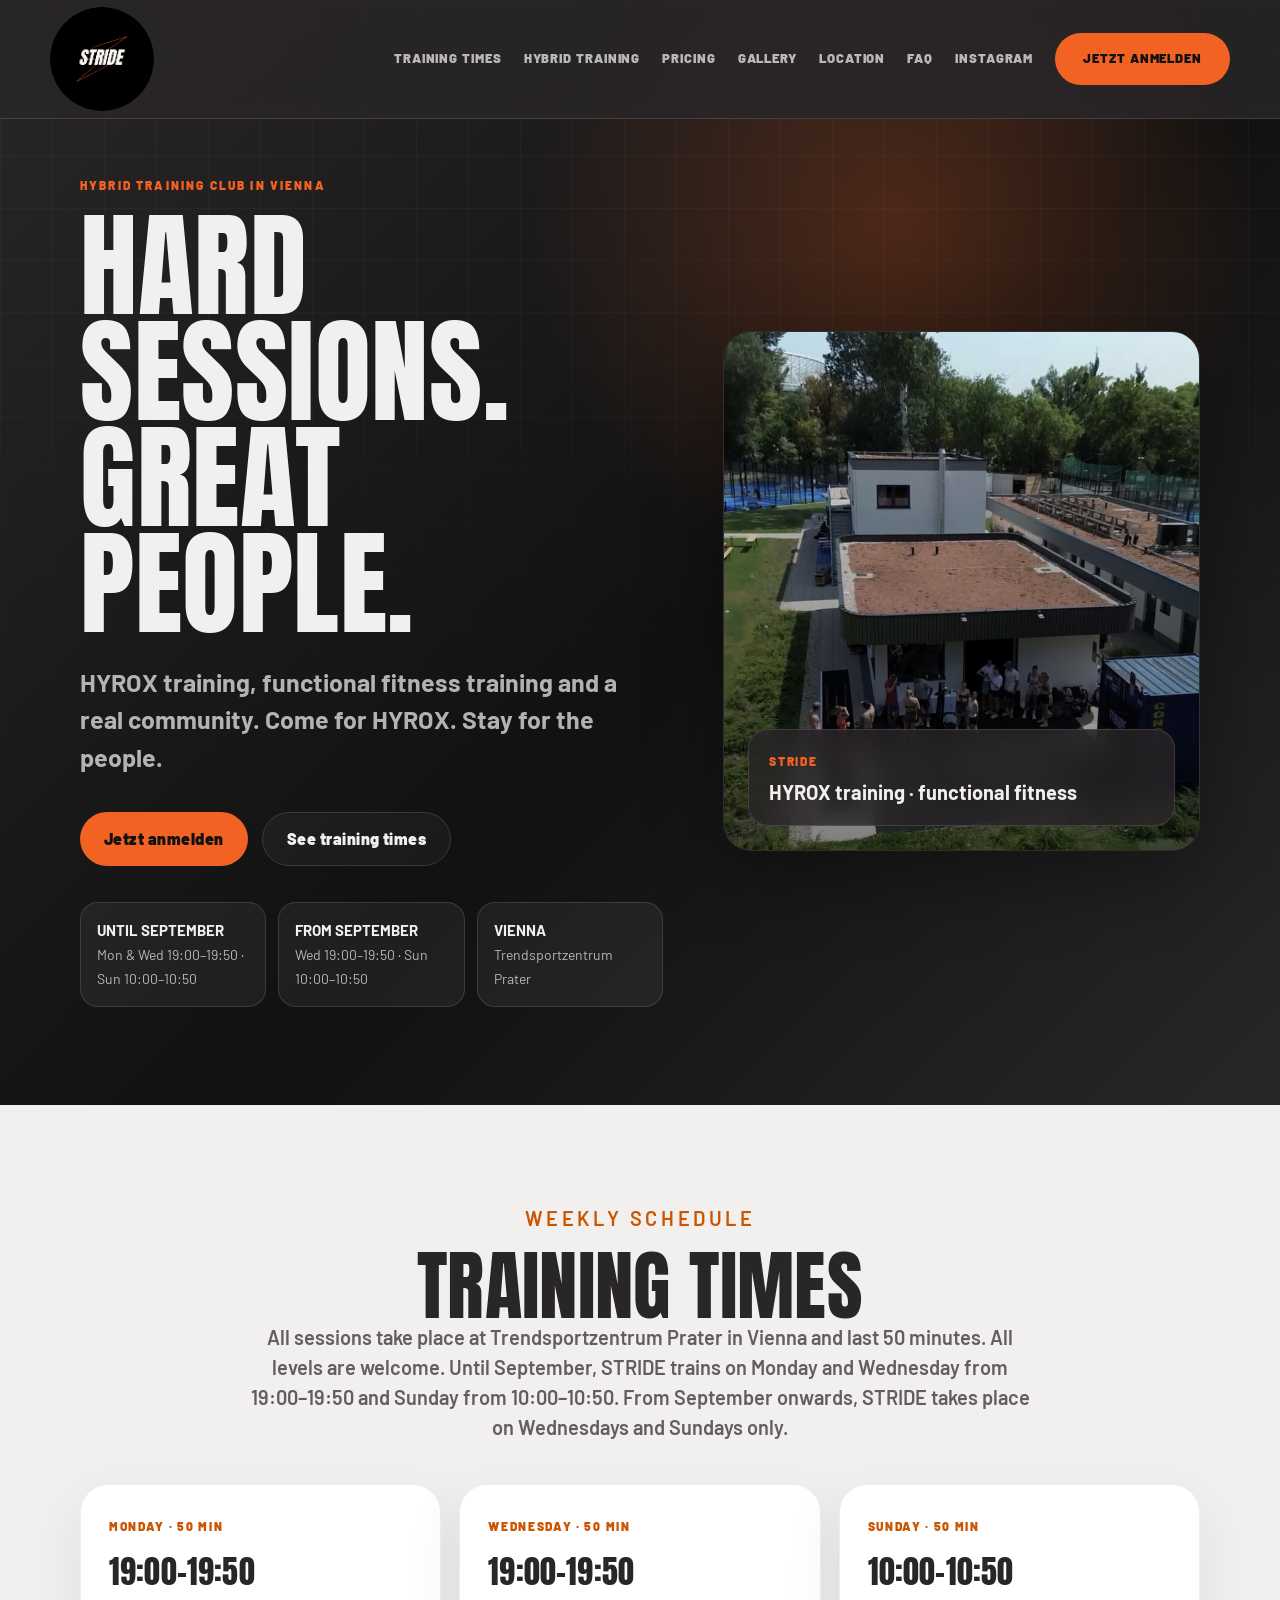
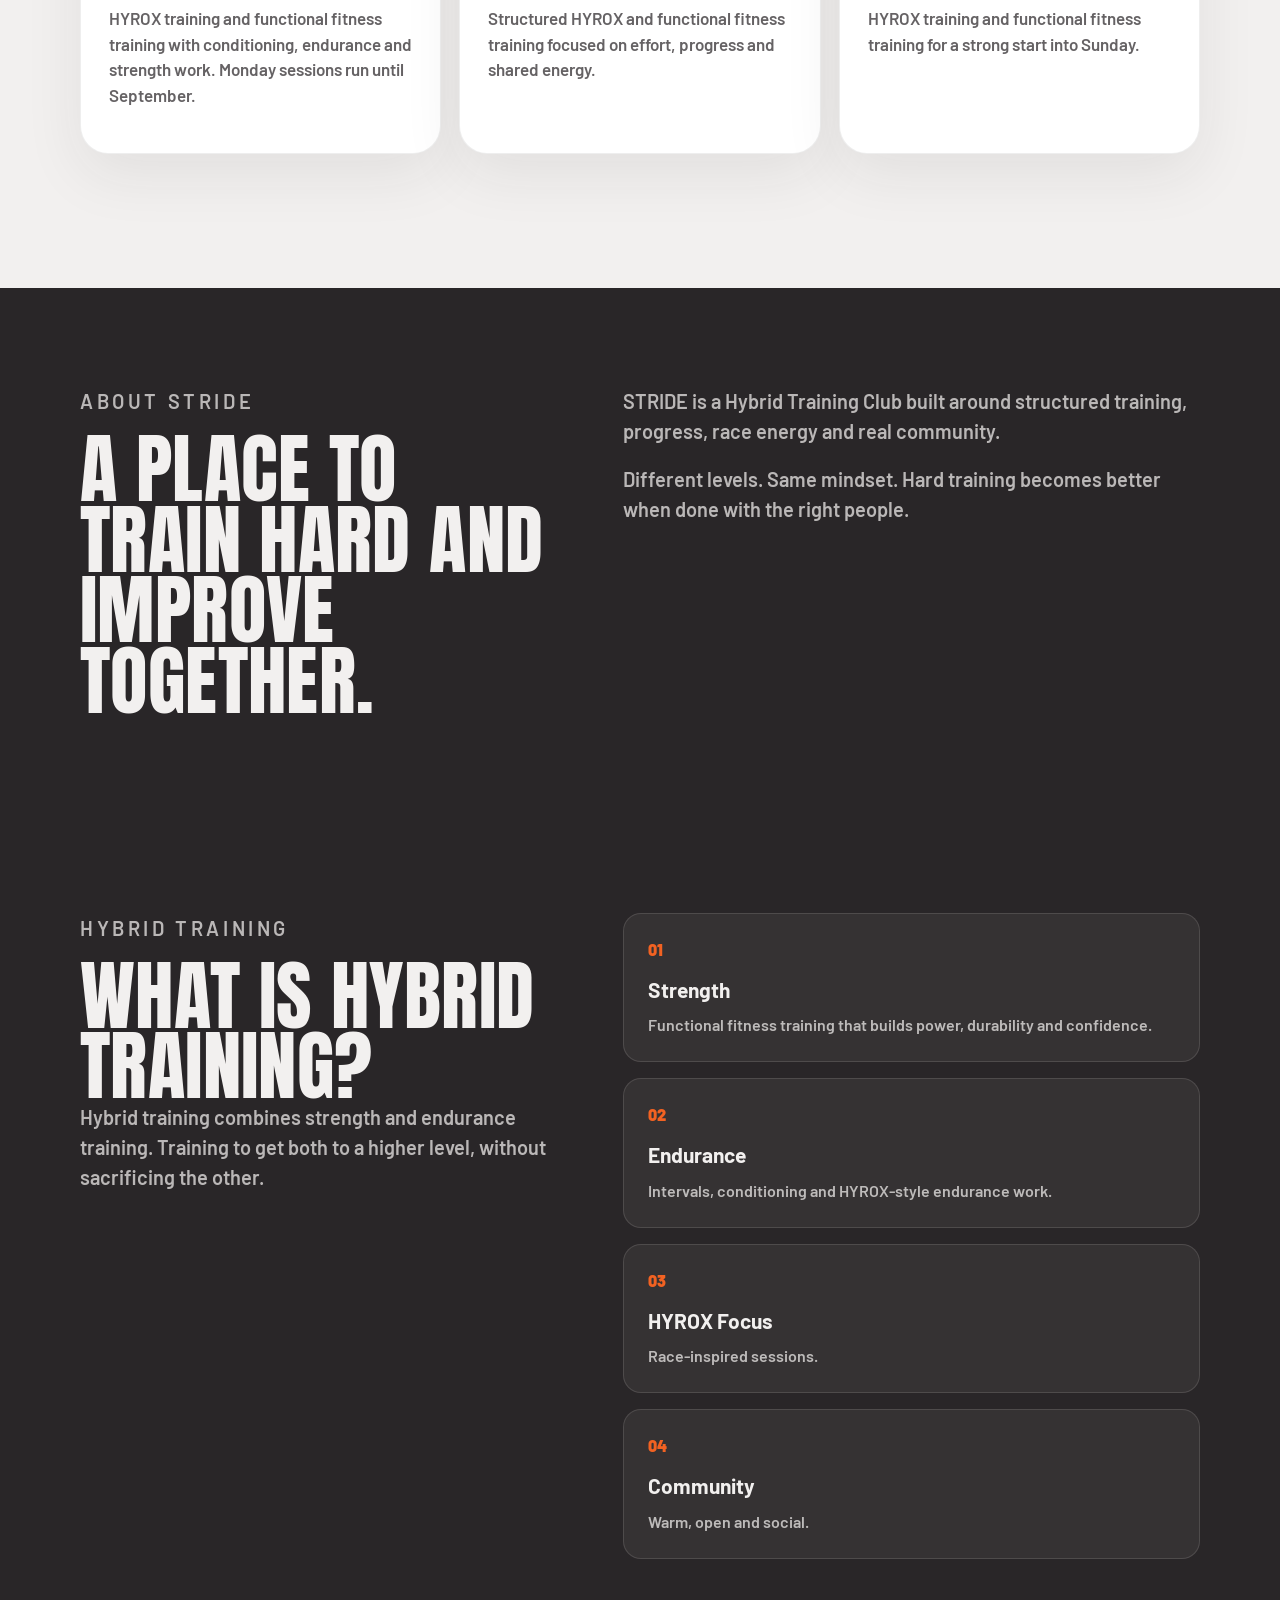
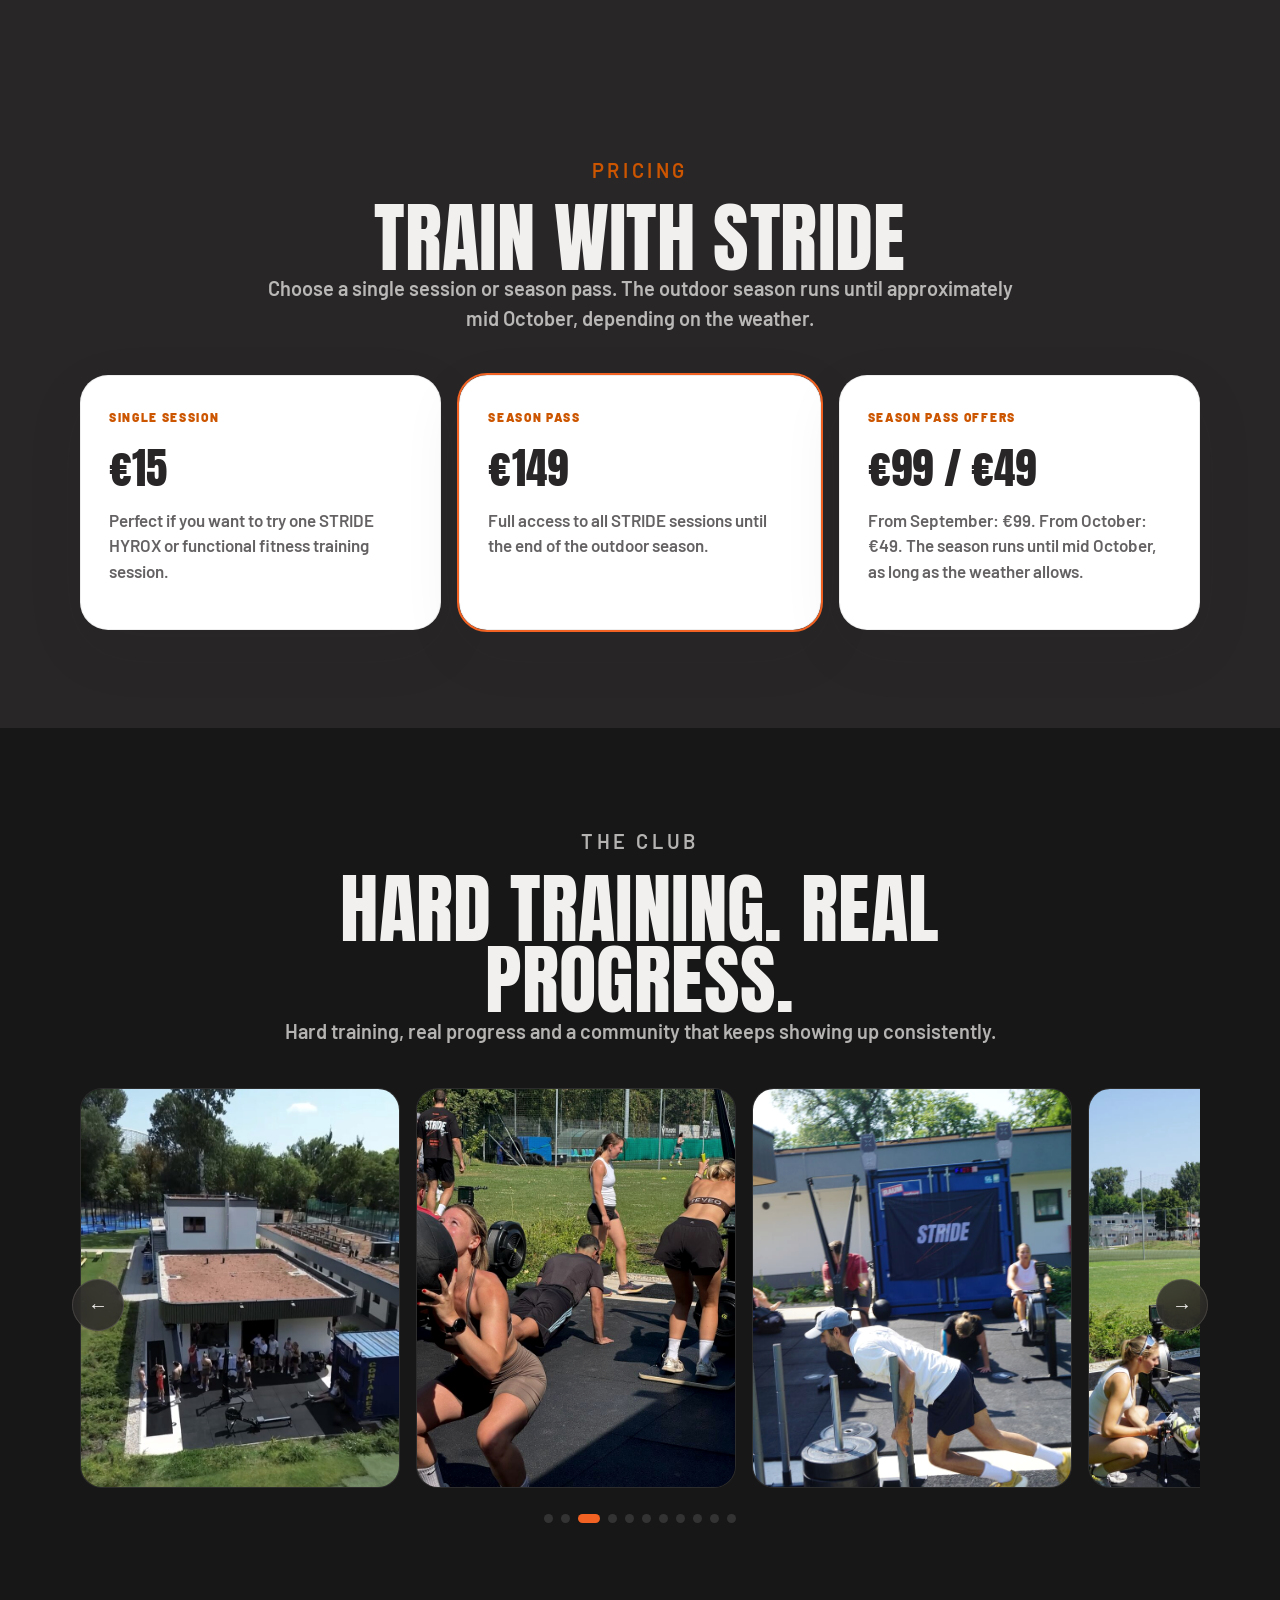
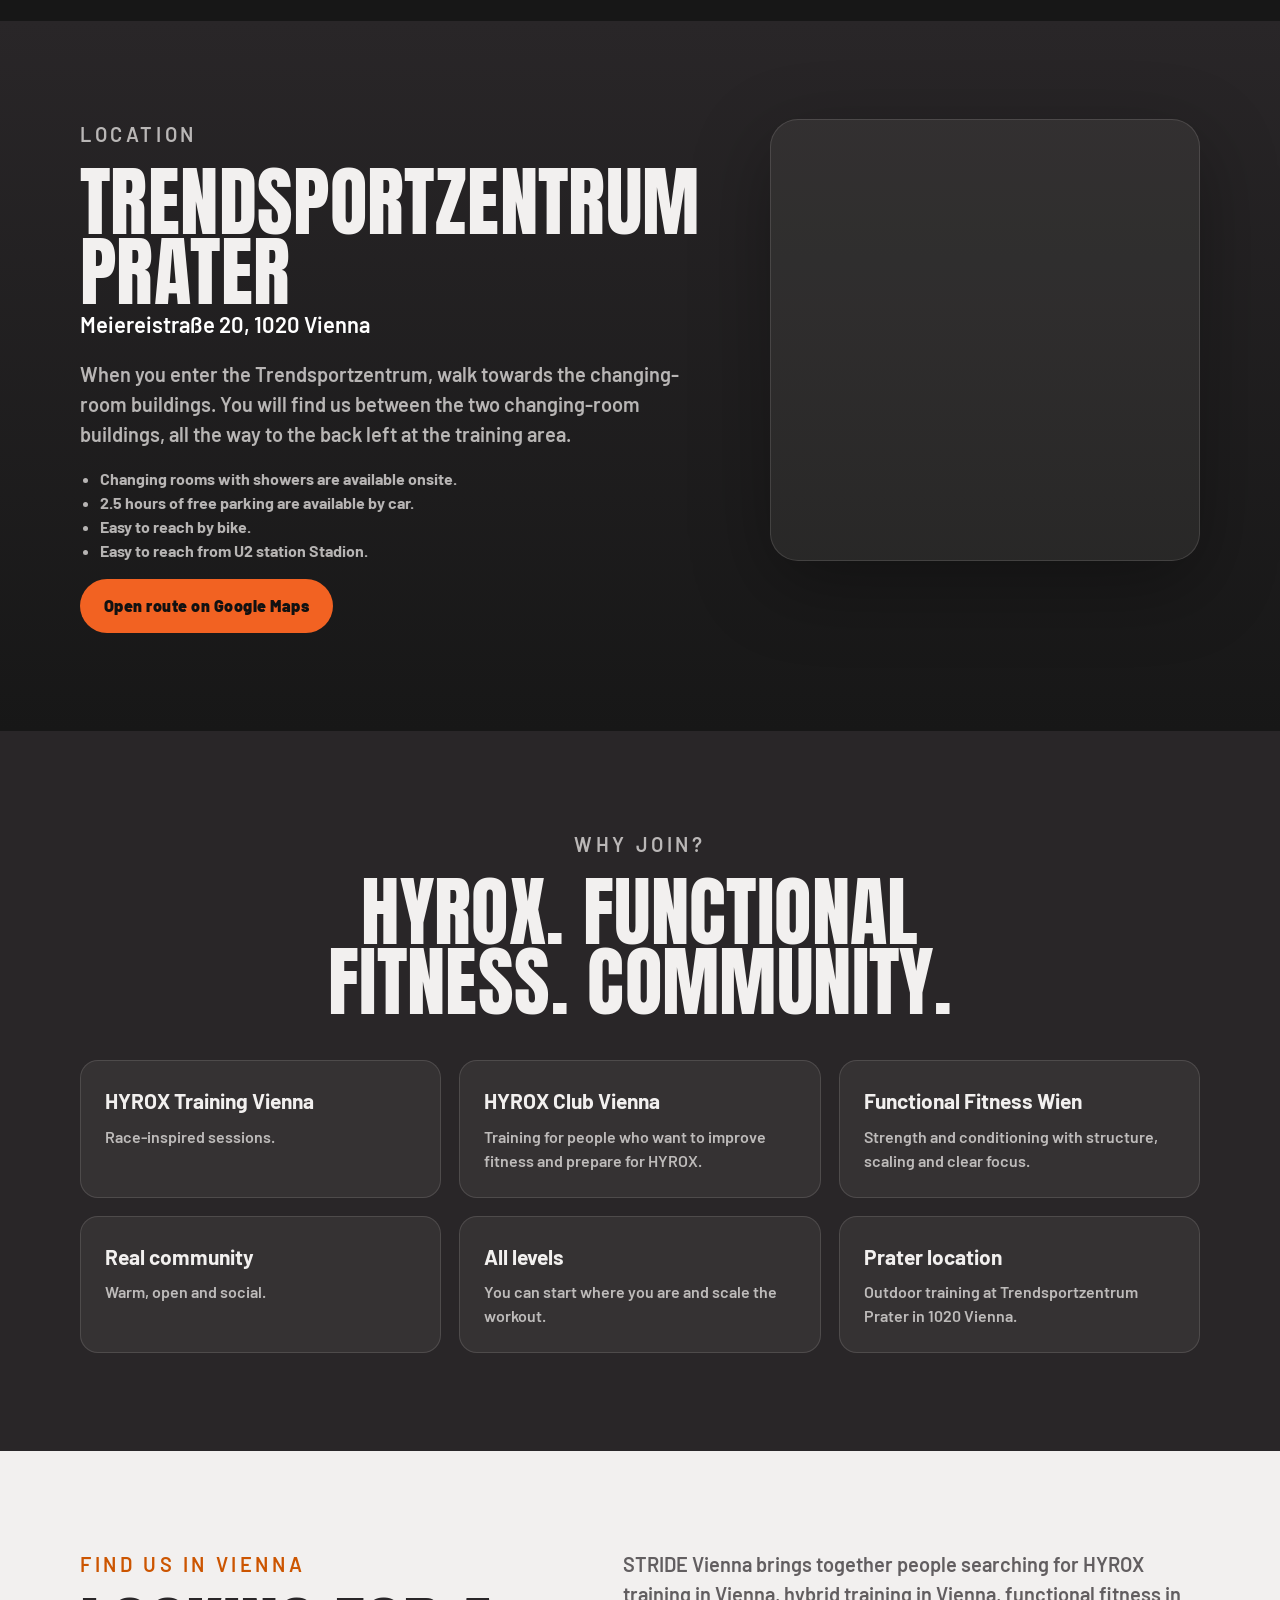
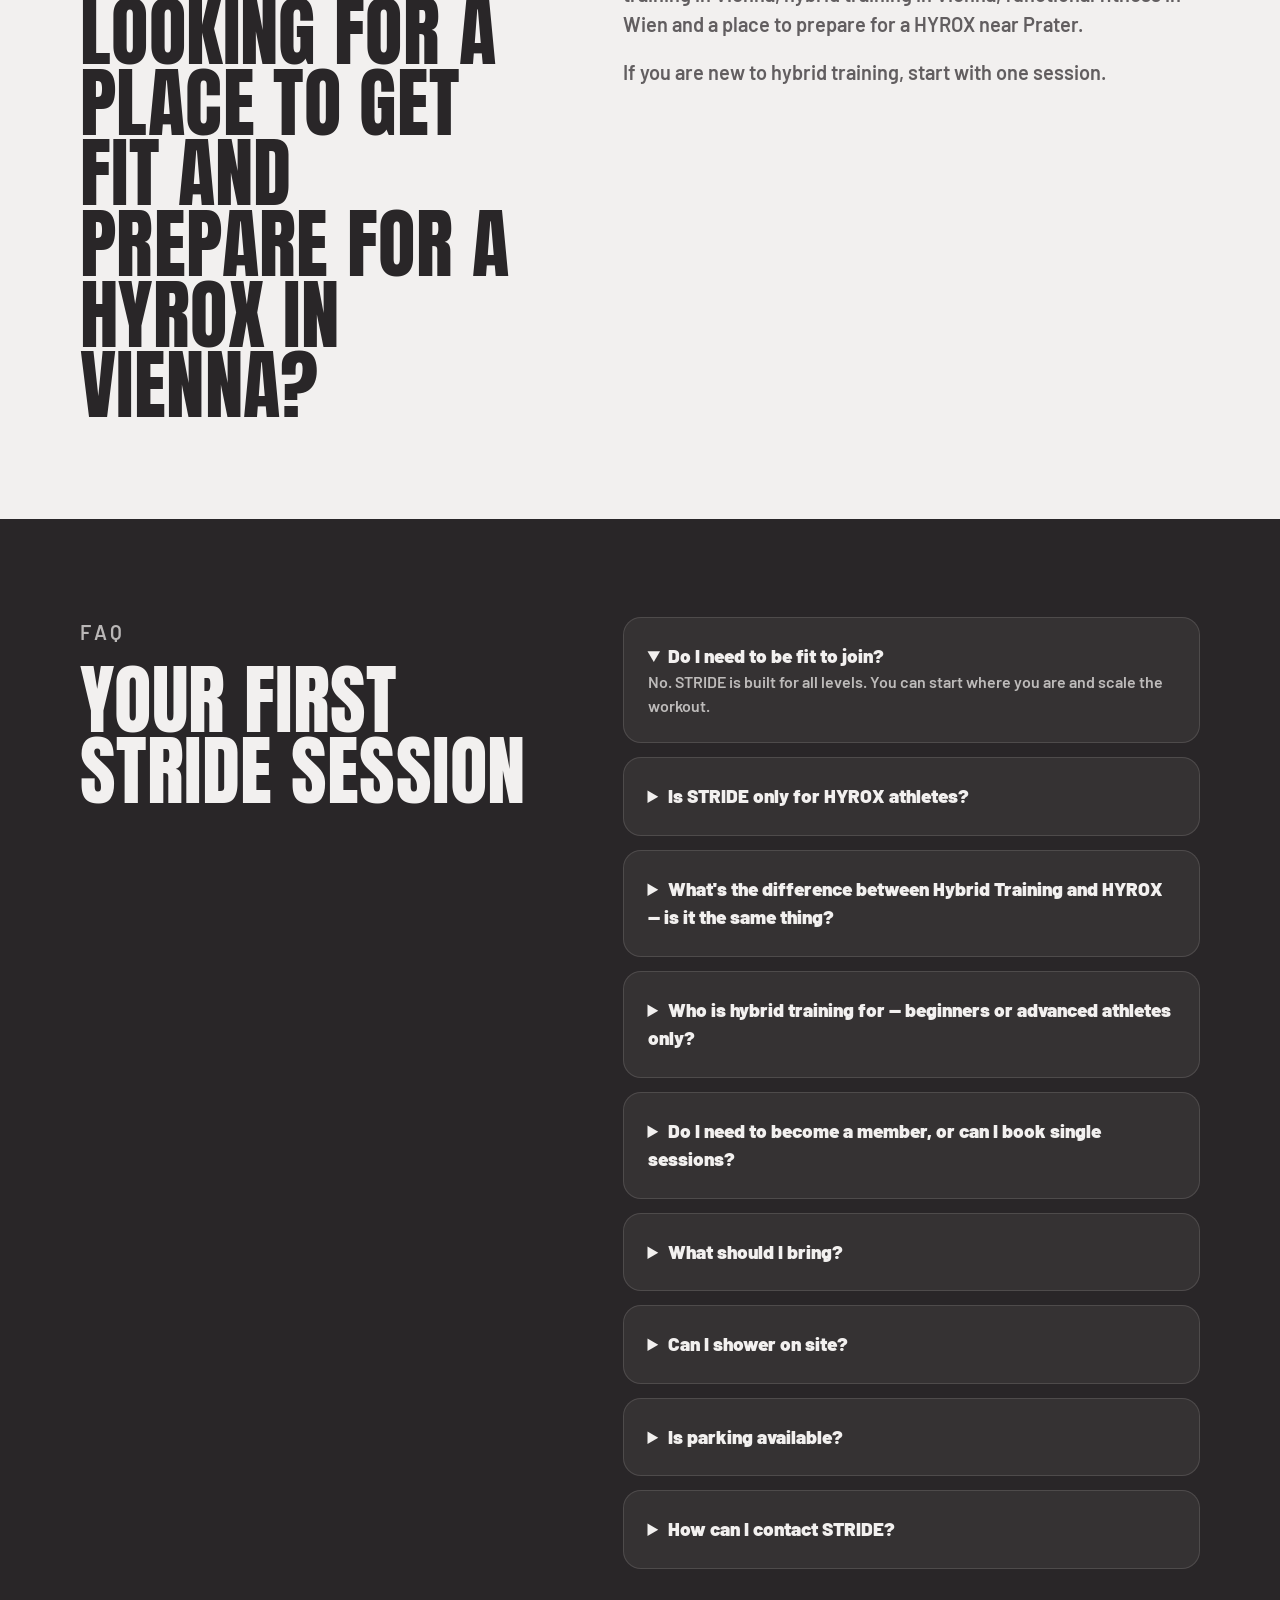
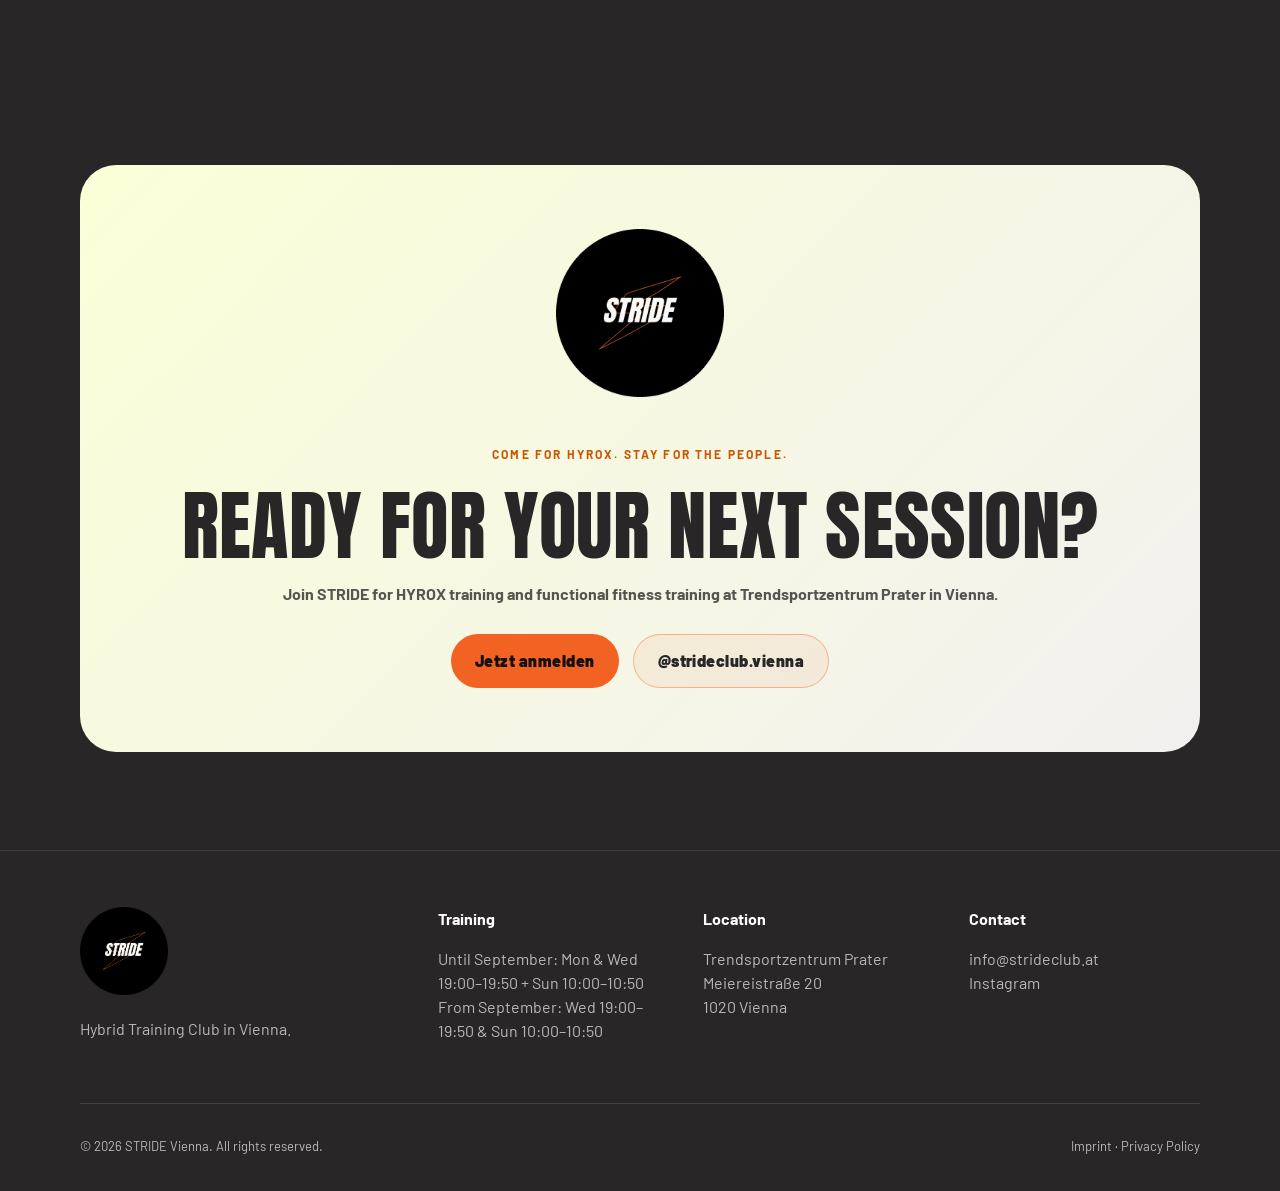
==== commit c84d6b9a: "Move Eversports widget under training times, reorder About STRIDE section Booking widget now sits ri" ====
--- a/index.html
+++ b/index.html
@@ -122,13 +122,6 @@
       </div>
     </section>
 
-    <section class="section intro">
-      <div class="container split">
-        <div class="section-copy reveal"><p class="eyebrow">About STRIDE</p><h2>A place to train hard and improve together.</h2></div>
-        <div class="lead reveal delay-1"><p>STRIDE is a Hybrid Training Club built around structured training, progress, race energy and real community.</p><p>Different levels. Same mindset. Hard training becomes better when done with the right people.</p></div>
-      </div>
-    </section>
-
     <section id="workouts" class="section schedule-section">
       <div class="container">
         <div class="section-heading center reveal"><p class="eyebrow">Weekly Schedule</p><h2>Training times</h2><p>All sessions take place at Trendsportzentrum Prater in Vienna and last 50 minutes. All levels are welcome. Until September, STRIDE trains on Monday and Wednesday from 19:00–19:50 and Sunday from 10:00–10:50. From September onwards, STRIDE takes place on Wednesdays and Sundays only.</p></div>
@@ -137,6 +130,16 @@
           <article class="schedule-card reveal delay-1"><span>Wednesday · 50 min</span><h3>19:00–19:50</h3><p>Structured HYROX and functional fitness training focused on effort, progress and shared energy.</p></article>
           <article class="schedule-card reveal delay-2"><span>Sunday · 50 min</span><h3>10:00–10:50</h3><p>HYROX training and functional fitness training for a strong start into Sunday.</p></article>
         </div>
+      </div>
+      <div class="container eversports-widget-wrap reveal delay-1">
+        <div data-eversports-widget-id="4390ec27-1736-40eb-a6ed-56a5294083fd"></div>
+      </div>
+    </section>
+
+    <section class="section intro">
+      <div class="container split">
+        <div class="section-copy reveal"><p class="eyebrow">About STRIDE</p><h2>A place to train hard and improve together.</h2></div>
+        <div class="lead reveal delay-1"><p>STRIDE is a Hybrid Training Club built around structured training, progress, race energy and real community.</p><p>Different levels. Same mindset. Hard training becomes better when done with the right people.</p></div>
       </div>
     </section>
 
@@ -235,9 +238,6 @@
 
     <section id="signup" class="section cta-section">
       <div class="container cta-card reveal"><img src="assets/images/logo-stride-circle.png" alt="STRIDE logo" width="168" height="168" /><p class="eyebrow">Come for HYROX. Stay for the people.</p><h2>Ready for your next session?</h2><p>Join STRIDE for HYROX training and functional fitness training at Trendsportzentrum Prater in Vienna.</p><div class="hero-actions center-actions"><a class="btn btn-primary" href="https://www.eversports.at/scl/stride-hybrid-training-club" target="_blank" rel="noopener noreferrer"><span lang="de">Jetzt anmelden</span></a><a class="btn btn-secondary" href="https://www.instagram.com/strideclub.vienna/" target="_blank" rel="noopener noreferrer">@strideclub.vienna</a></div></div>
-      <div class="container eversports-widget-wrap reveal delay-1">
-        <div data-eversports-widget-id="4390ec27-1736-40eb-a6ed-56a5294083fd"></div>
-      </div>
     </section>
   </main>
   <a class="mobile-sticky-signup" href="https://www.eversports.at/scl/stride-hybrid-training-club" target="_blank" rel="noopener noreferrer"><span lang="de">Jetzt anmelden</span></a>
@@ -246,3 +246,4 @@
   <script type="module" src="https://widget-static.eversports.io/loader.js" async defer></script>
 </body>
 </html>
+
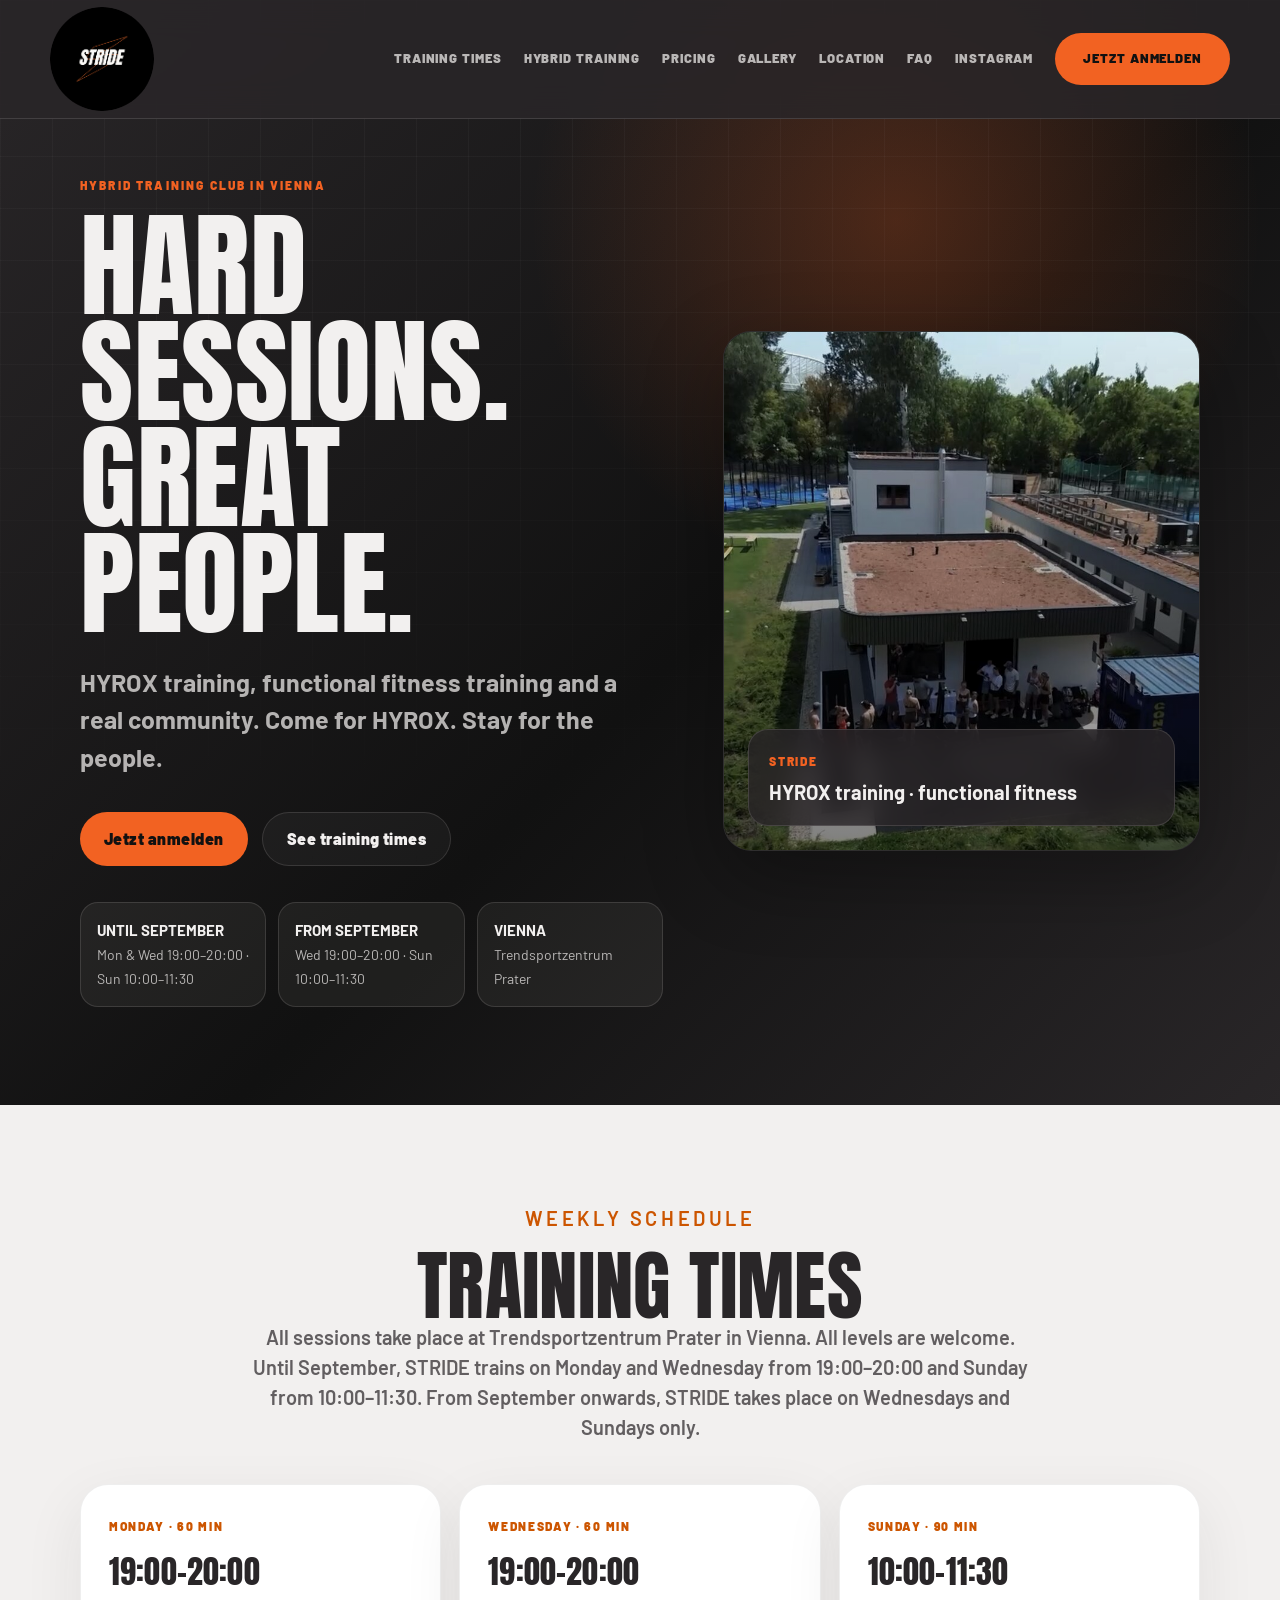
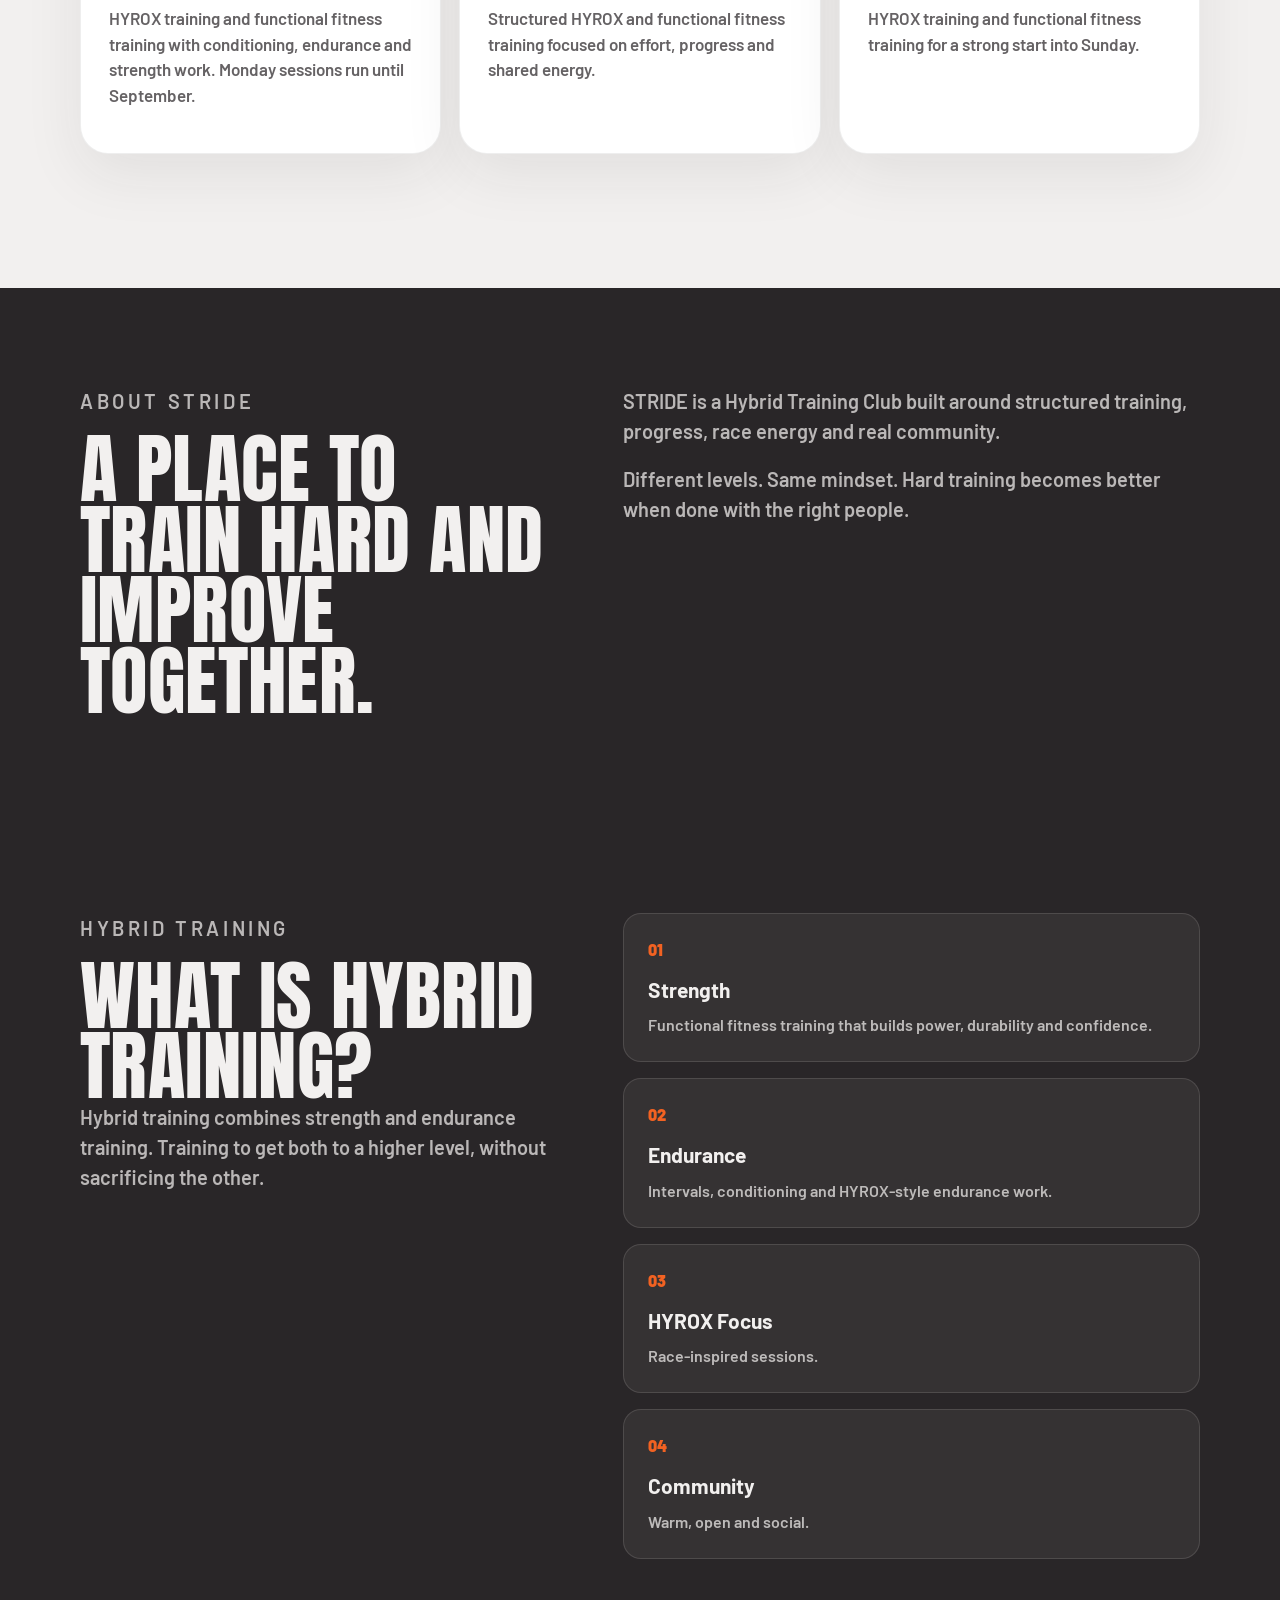
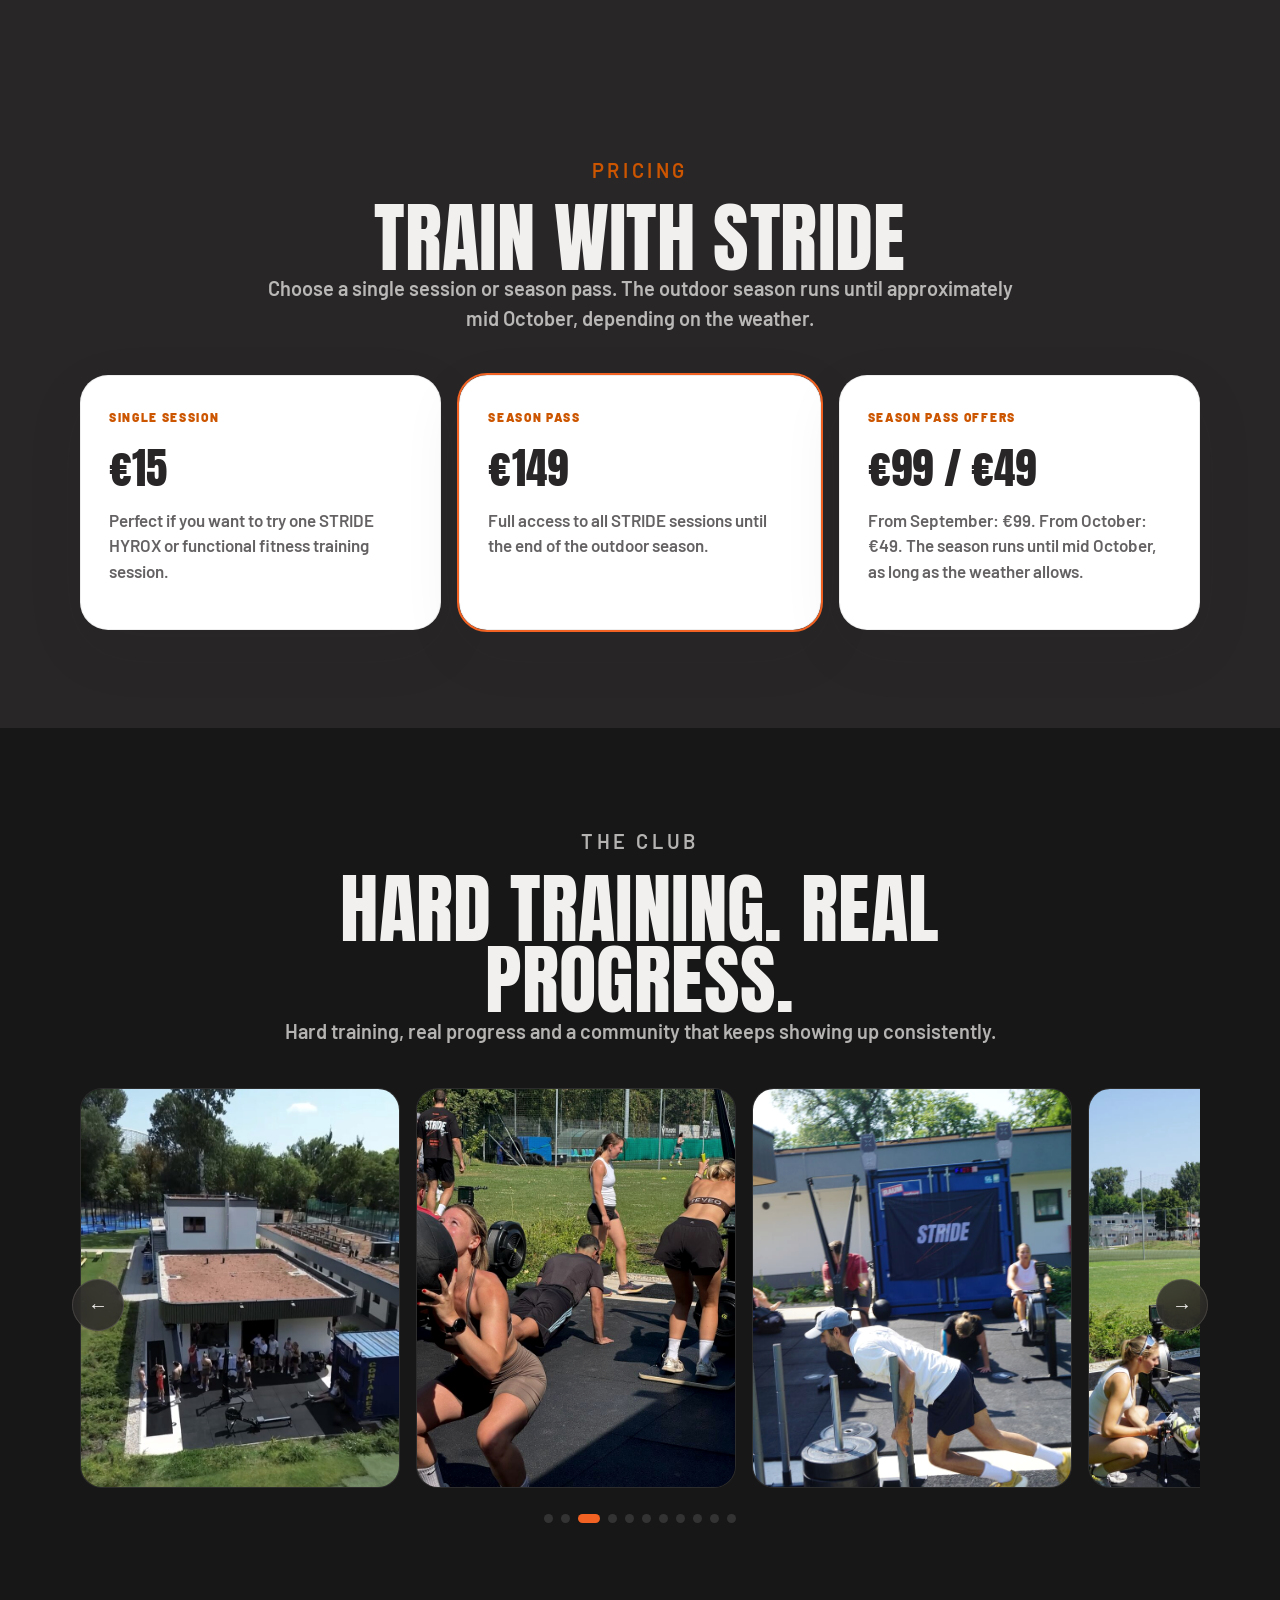
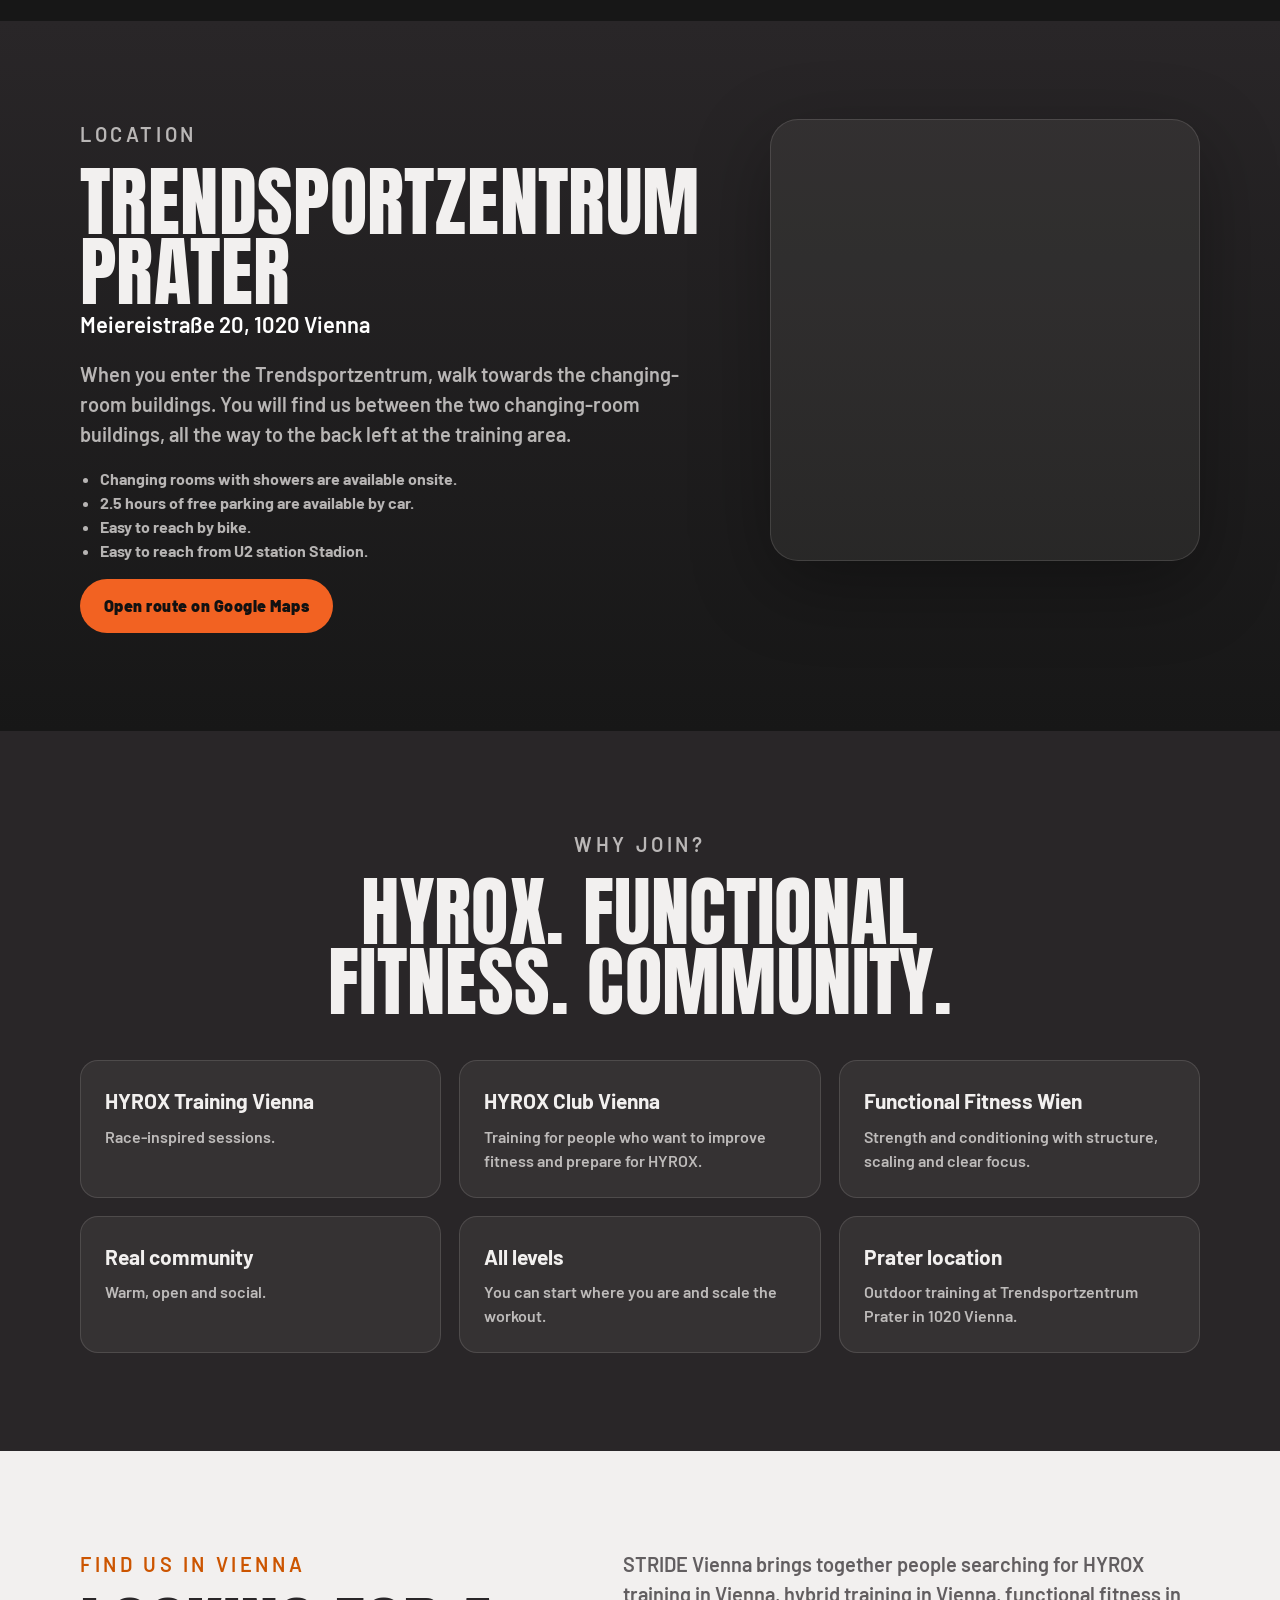
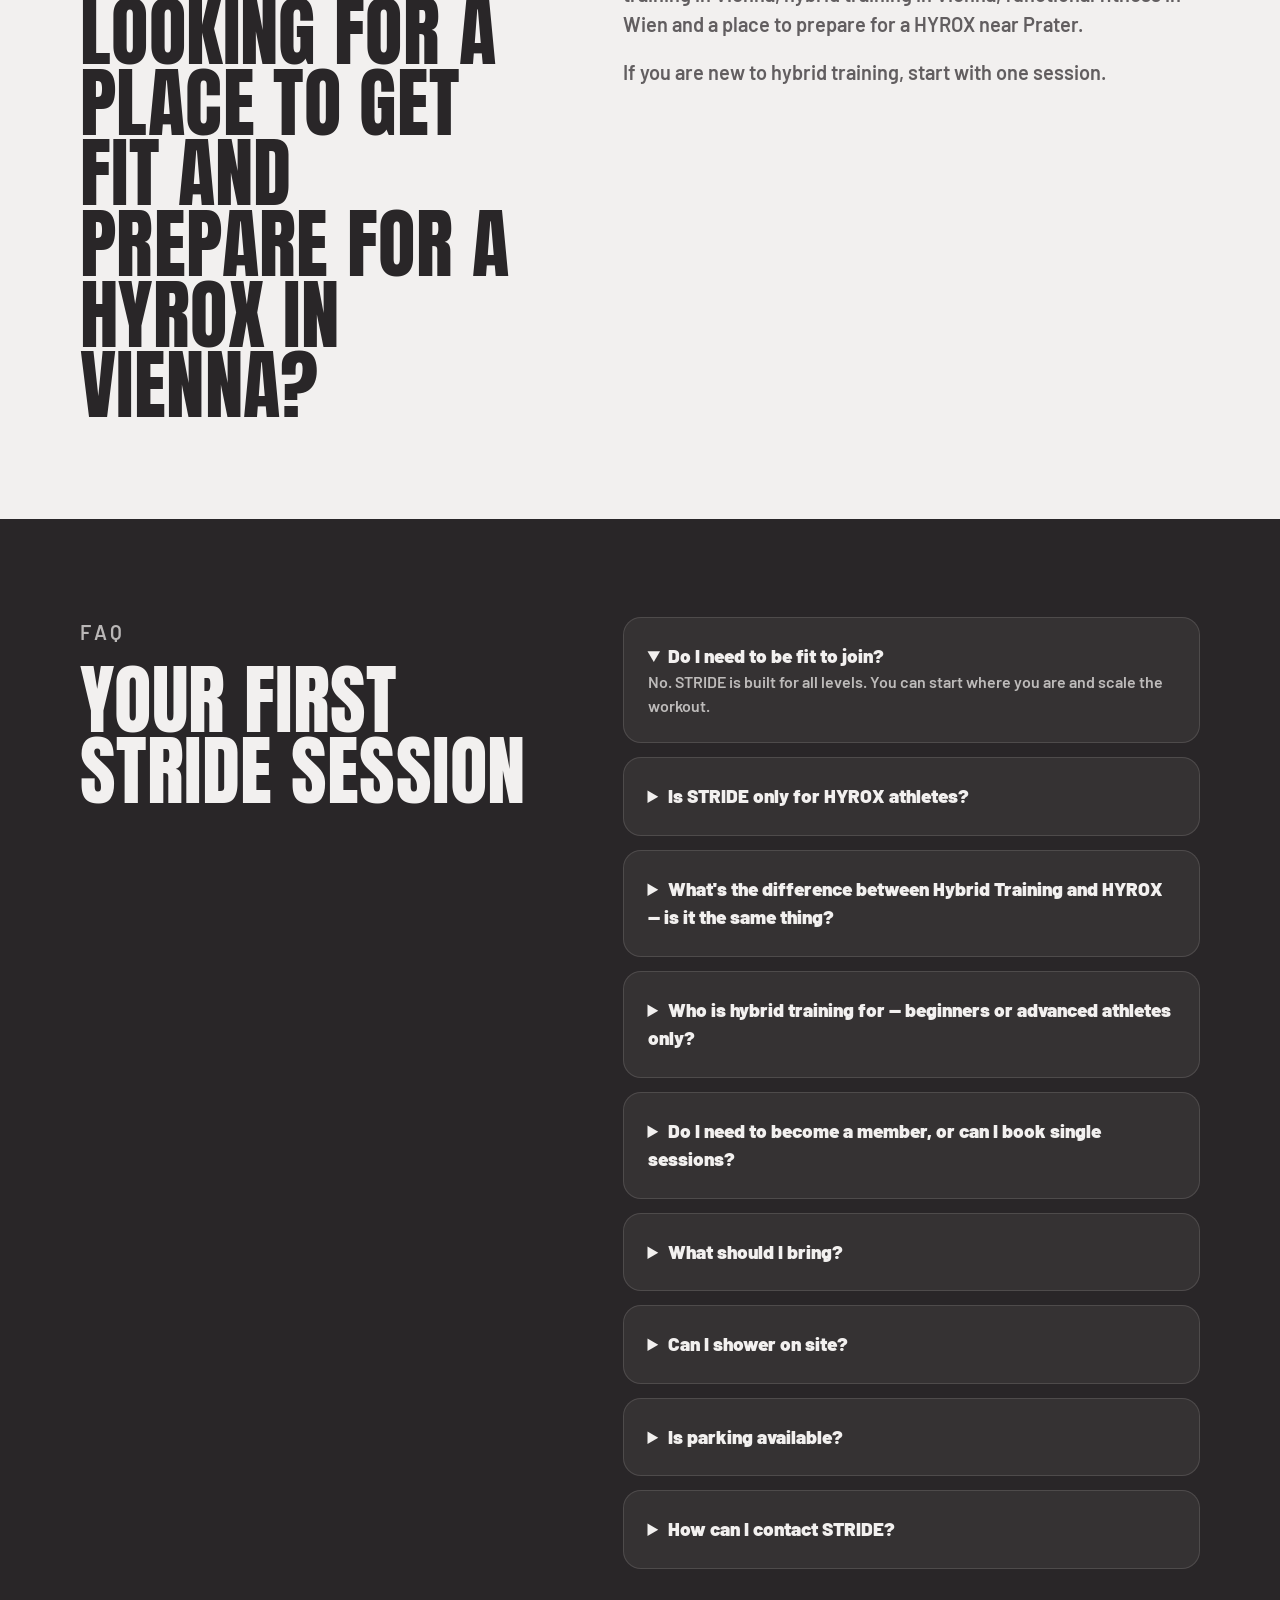
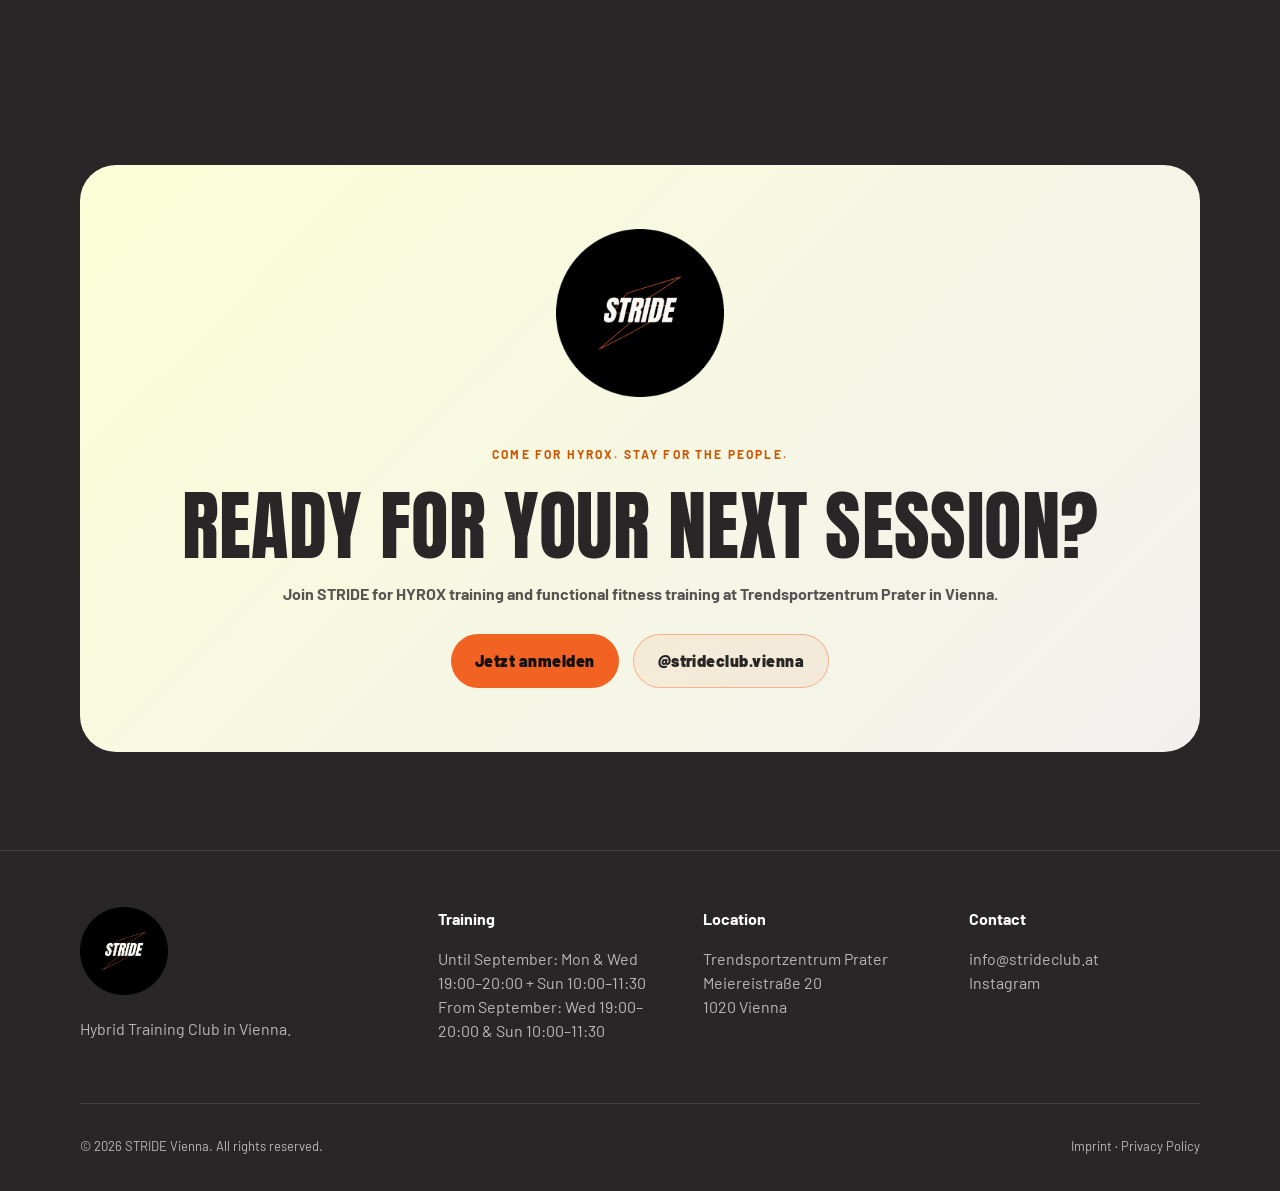
==== commit 2d6120dd: "Update training times to 19:00-20:00 and 10:00-11:30" ====
--- a/index.html
+++ b/index.html
@@ -52,9 +52,9 @@
     "sameAs":["https://www.instagram.com/strideclub.vienna/"],
     "address":{"@type":"PostalAddress","streetAddress":"Meiereistraße 20","postalCode":"1020","addressLocality":"Vienna","addressCountry":"AT"},
     "openingHoursSpecification":[
-      {"@type":"OpeningHoursSpecification","dayOfWeek":"Monday","opens":"19:00","closes":"19:50"},
-      {"@type":"OpeningHoursSpecification","dayOfWeek":"Wednesday","opens":"19:00","closes":"19:50"},
-      {"@type":"OpeningHoursSpecification","dayOfWeek":"Sunday","opens":"10:00","closes":"10:50"}
+      {"@type":"OpeningHoursSpecification","dayOfWeek":"Monday","opens":"19:00","closes":"20:00"},
+      {"@type":"OpeningHoursSpecification","dayOfWeek":"Wednesday","opens":"19:00","closes":"20:00"},
+      {"@type":"OpeningHoursSpecification","dayOfWeek":"Sunday","opens":"10:00","closes":"11:30"}
     ]
   }
   </script>
@@ -107,8 +107,8 @@
             <a class="btn btn-secondary" href="#workouts">See training times</a>
           </div>
           <div class="hero-facts">
-            <div><strong>Until September</strong><span>Mon & Wed 19:00–19:50 · Sun 10:00–10:50</span></div>
-            <div><strong>From September</strong><span>Wed 19:00–19:50 · Sun 10:00–10:50</span></div>
+            <div><strong>Until September</strong><span>Mon & Wed 19:00–20:00 · Sun 10:00–11:30</span></div>
+            <div><strong>From September</strong><span>Wed 19:00–20:00 · Sun 10:00–11:30</span></div>
             <div><strong>Vienna</strong><span>Trendsportzentrum Prater</span></div>
           </div>
         </div>
@@ -124,11 +124,11 @@
 
     <section id="workouts" class="section schedule-section">
       <div class="container">
-        <div class="section-heading center reveal"><p class="eyebrow">Weekly Schedule</p><h2>Training times</h2><p>All sessions take place at Trendsportzentrum Prater in Vienna and last 50 minutes. All levels are welcome. Until September, STRIDE trains on Monday and Wednesday from 19:00–19:50 and Sunday from 10:00–10:50. From September onwards, STRIDE takes place on Wednesdays and Sundays only.</p></div>
+        <div class="section-heading center reveal"><p class="eyebrow">Weekly Schedule</p><h2>Training times</h2><p>All sessions take place at Trendsportzentrum Prater in Vienna. All levels are welcome. Until September, STRIDE trains on Monday and Wednesday from 19:00–20:00 and Sunday from 10:00–11:30. From September onwards, STRIDE takes place on Wednesdays and Sundays only.</p></div>
         <div class="schedule-grid">
-          <article class="schedule-card reveal"><span>Monday · 50 min</span><h3>19:00–19:50</h3><p>HYROX training and functional fitness training with conditioning, endurance and strength work. Monday sessions run until September.</p></article>
-          <article class="schedule-card reveal delay-1"><span>Wednesday · 50 min</span><h3>19:00–19:50</h3><p>Structured HYROX and functional fitness training focused on effort, progress and shared energy.</p></article>
-          <article class="schedule-card reveal delay-2"><span>Sunday · 50 min</span><h3>10:00–10:50</h3><p>HYROX training and functional fitness training for a strong start into Sunday.</p></article>
+          <article class="schedule-card reveal"><span>Monday · 60 min</span><h3>19:00–20:00</h3><p>HYROX training and functional fitness training with conditioning, endurance and strength work. Monday sessions run until September.</p></article>
+          <article class="schedule-card reveal delay-1"><span>Wednesday · 60 min</span><h3>19:00–20:00</h3><p>Structured HYROX and functional fitness training focused on effort, progress and shared energy.</p></article>
+          <article class="schedule-card reveal delay-2"><span>Sunday · 90 min</span><h3>10:00–11:30</h3><p>HYROX training and functional fitness training for a strong start into Sunday.</p></article>
         </div>
       </div>
       <div class="container eversports-widget-wrap reveal delay-1">
@@ -241,7 +241,7 @@
     </section>
   </main>
   <a class="mobile-sticky-signup" href="https://www.eversports.at/scl/stride-hybrid-training-club" target="_blank" rel="noopener noreferrer"><span lang="de">Jetzt anmelden</span></a>
-  <footer class="footer"><div class="container footer-grid"><div><a class="footer-logo" href="#top"><img src="assets/images/logo-stride-circle.png" alt="STRIDE logo" width="88" height="88" /></a><p>Hybrid Training Club in Vienna.</p></div><div><strong>Training</strong><p>Until September: Mon & Wed 19:00–19:50 + Sun 10:00–10:50<br />From September: Wed 19:00–19:50 & Sun 10:00–10:50</p></div><div><strong>Location</strong><p>Trendsportzentrum Prater<br />Meiereistraße 20<br />1020 Vienna</p></div><div><strong>Contact</strong><p><a href="mailto:info@strideclub.at">info@strideclub.at</a><br /><a href="https://www.instagram.com/strideclub.vienna/" target="_blank" rel="noopener noreferrer">Instagram</a></p></div></div><div class="container legal"><p>© <span id="year"></span> STRIDE Vienna. All rights reserved.</p><p><a href="imprint.html">Imprint</a> · <a href="privacy.html">Privacy Policy</a></p></div></footer>
+  <footer class="footer"><div class="container footer-grid"><div><a class="footer-logo" href="#top"><img src="assets/images/logo-stride-circle.png" alt="STRIDE logo" width="88" height="88" /></a><p>Hybrid Training Club in Vienna.</p></div><div><strong>Training</strong><p>Until September: Mon & Wed 19:00–20:00 + Sun 10:00–11:30<br />From September: Wed 19:00–20:00 & Sun 10:00–11:30</p></div><div><strong>Location</strong><p>Trendsportzentrum Prater<br />Meiereistraße 20<br />1020 Vienna</p></div><div><strong>Contact</strong><p><a href="mailto:info@strideclub.at">info@strideclub.at</a><br /><a href="https://www.instagram.com/strideclub.vienna/" target="_blank" rel="noopener noreferrer">Instagram</a></p></div></div><div class="container legal"><p>© <span id="year"></span> STRIDE Vienna. All rights reserved.</p><p><a href="imprint.html">Imprint</a> · <a href="privacy.html">Privacy Policy</a></p></div></footer>
   <script src="script.js"></script>
   <script type="module" src="https://widget-static.eversports.io/loader.js" async defer></script>
 </body>
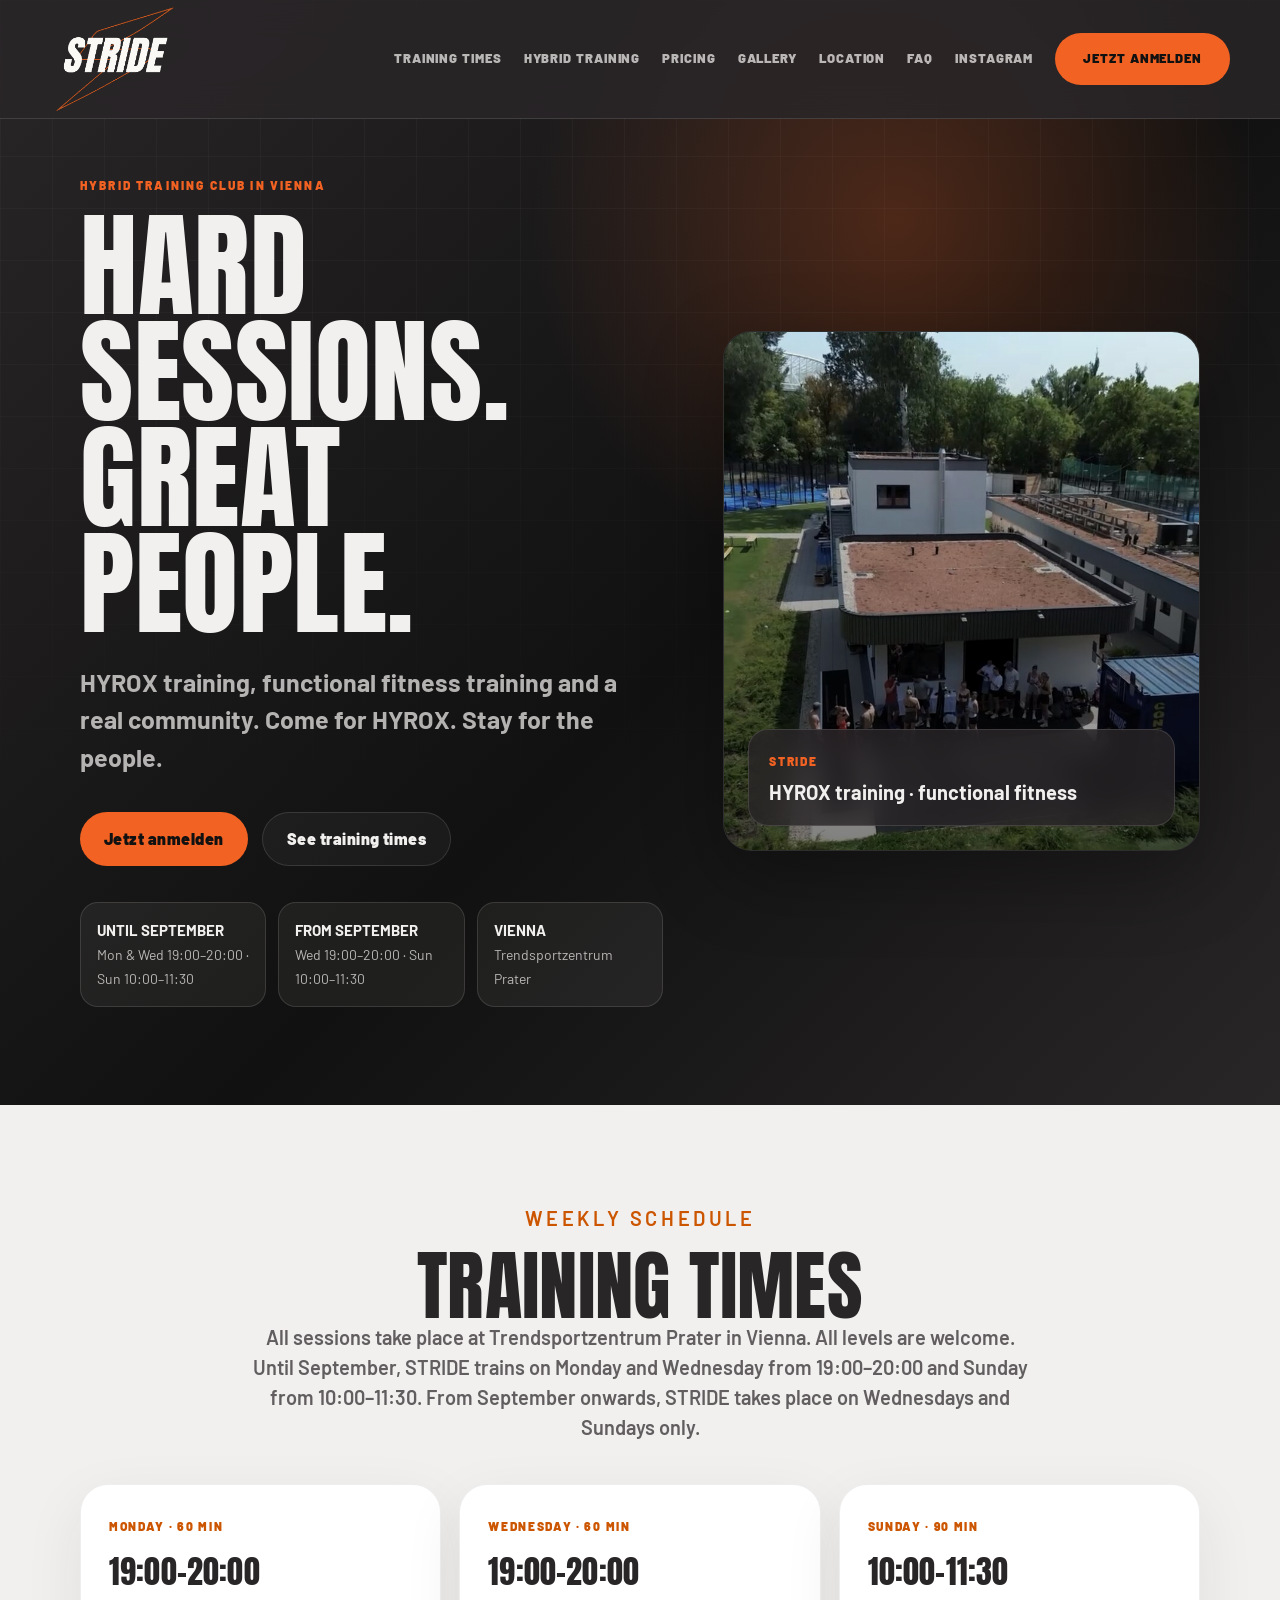
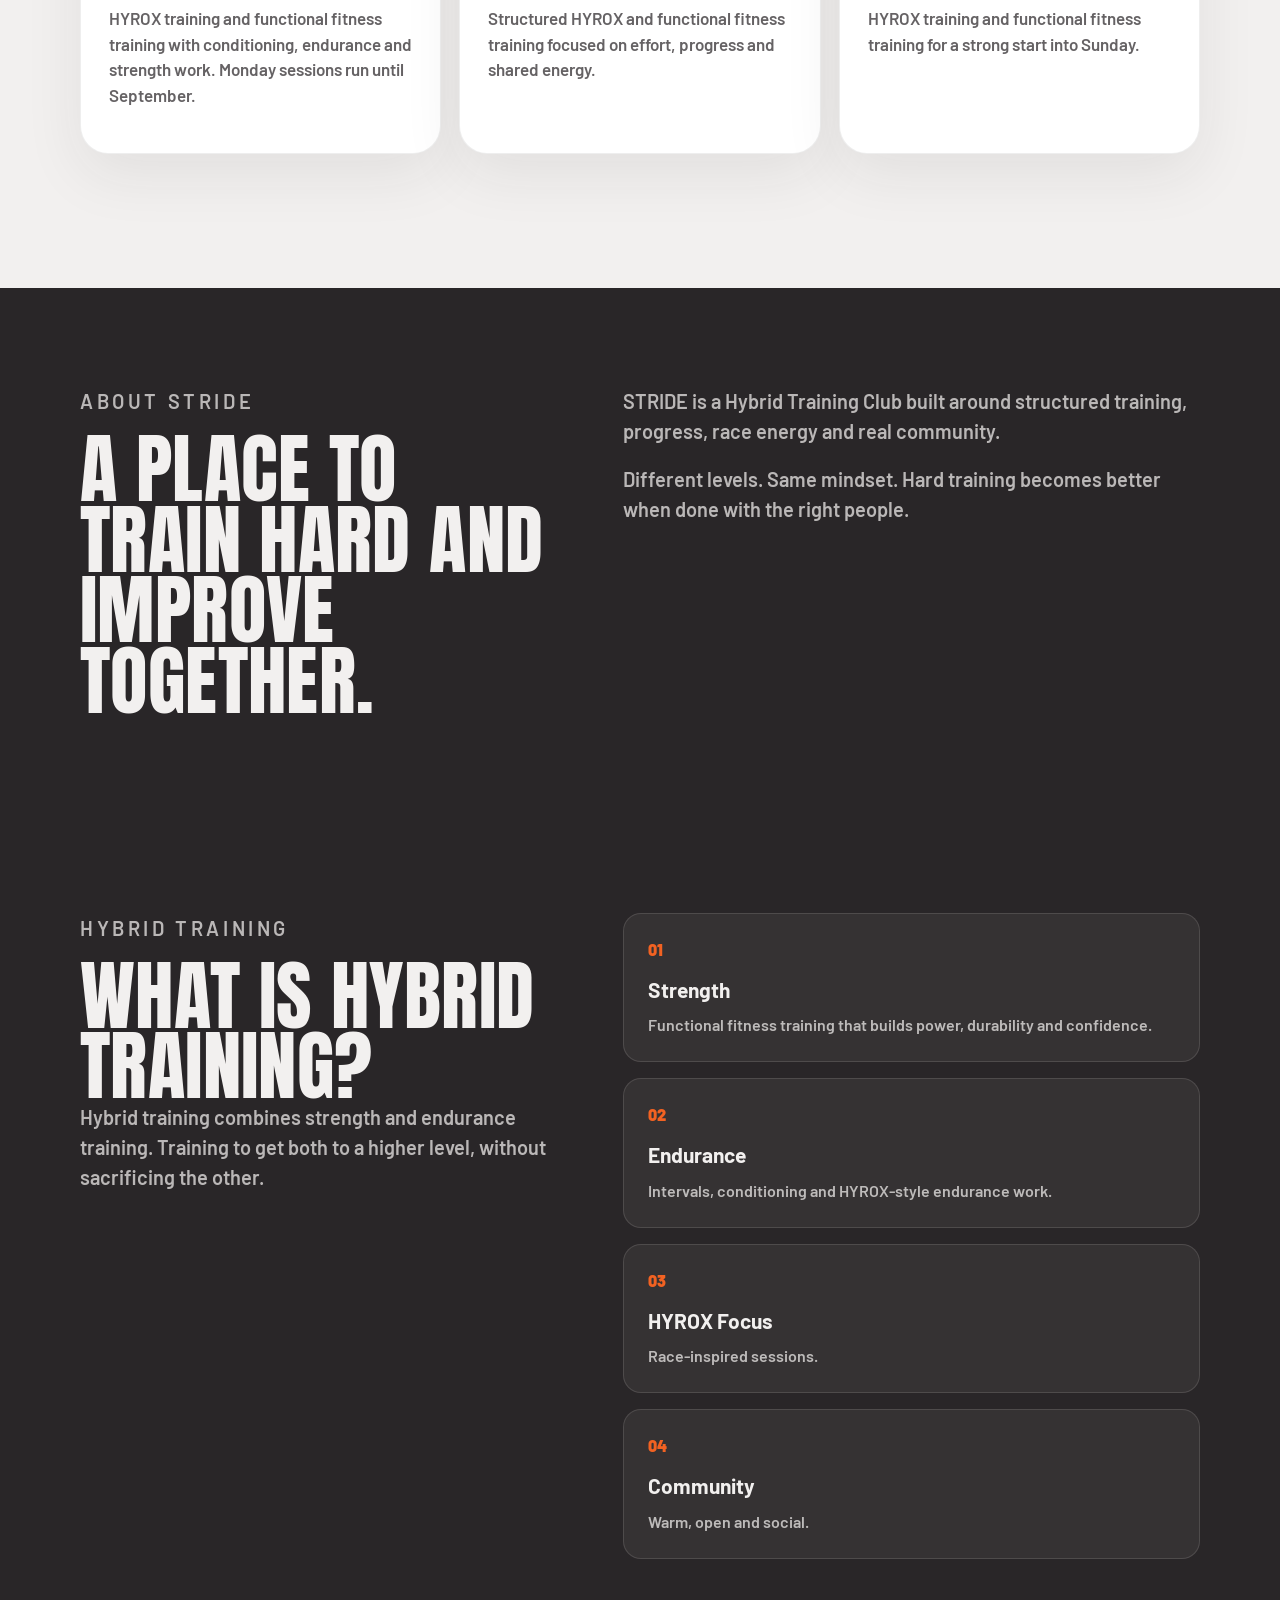
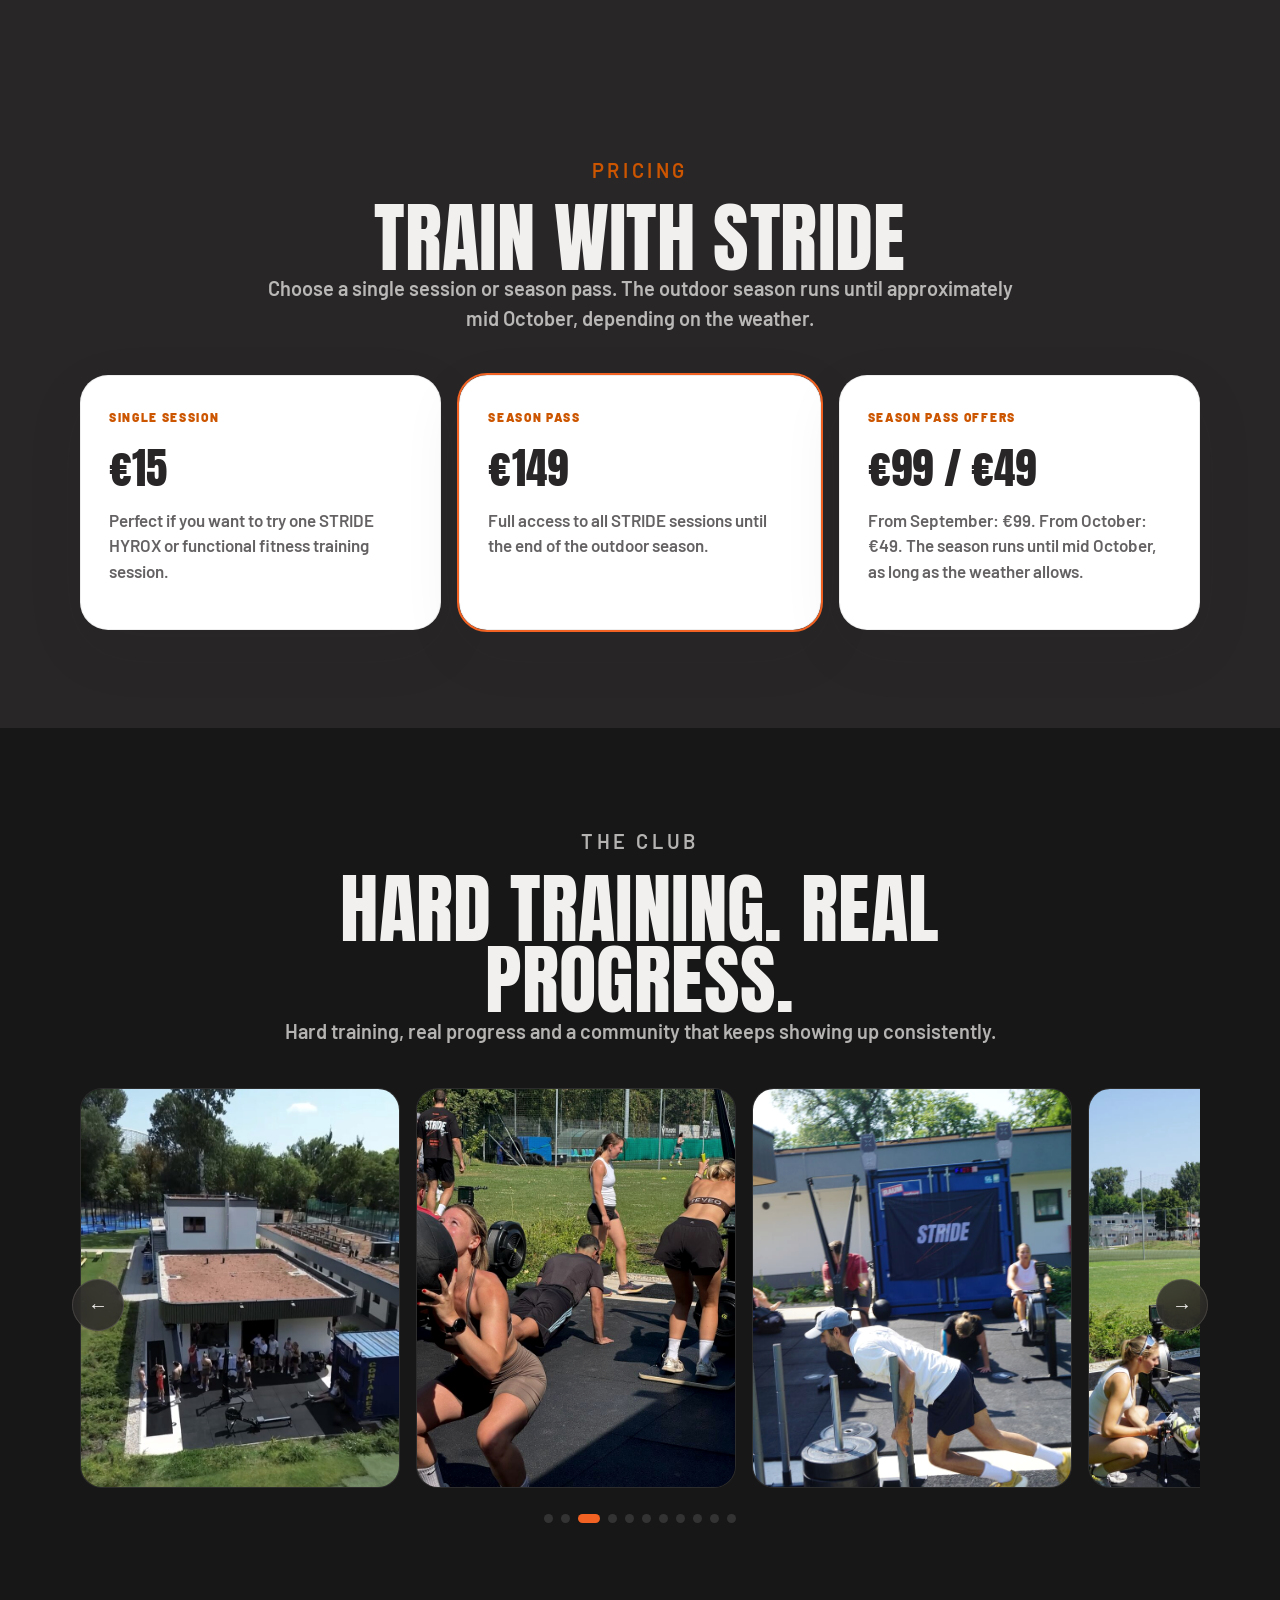
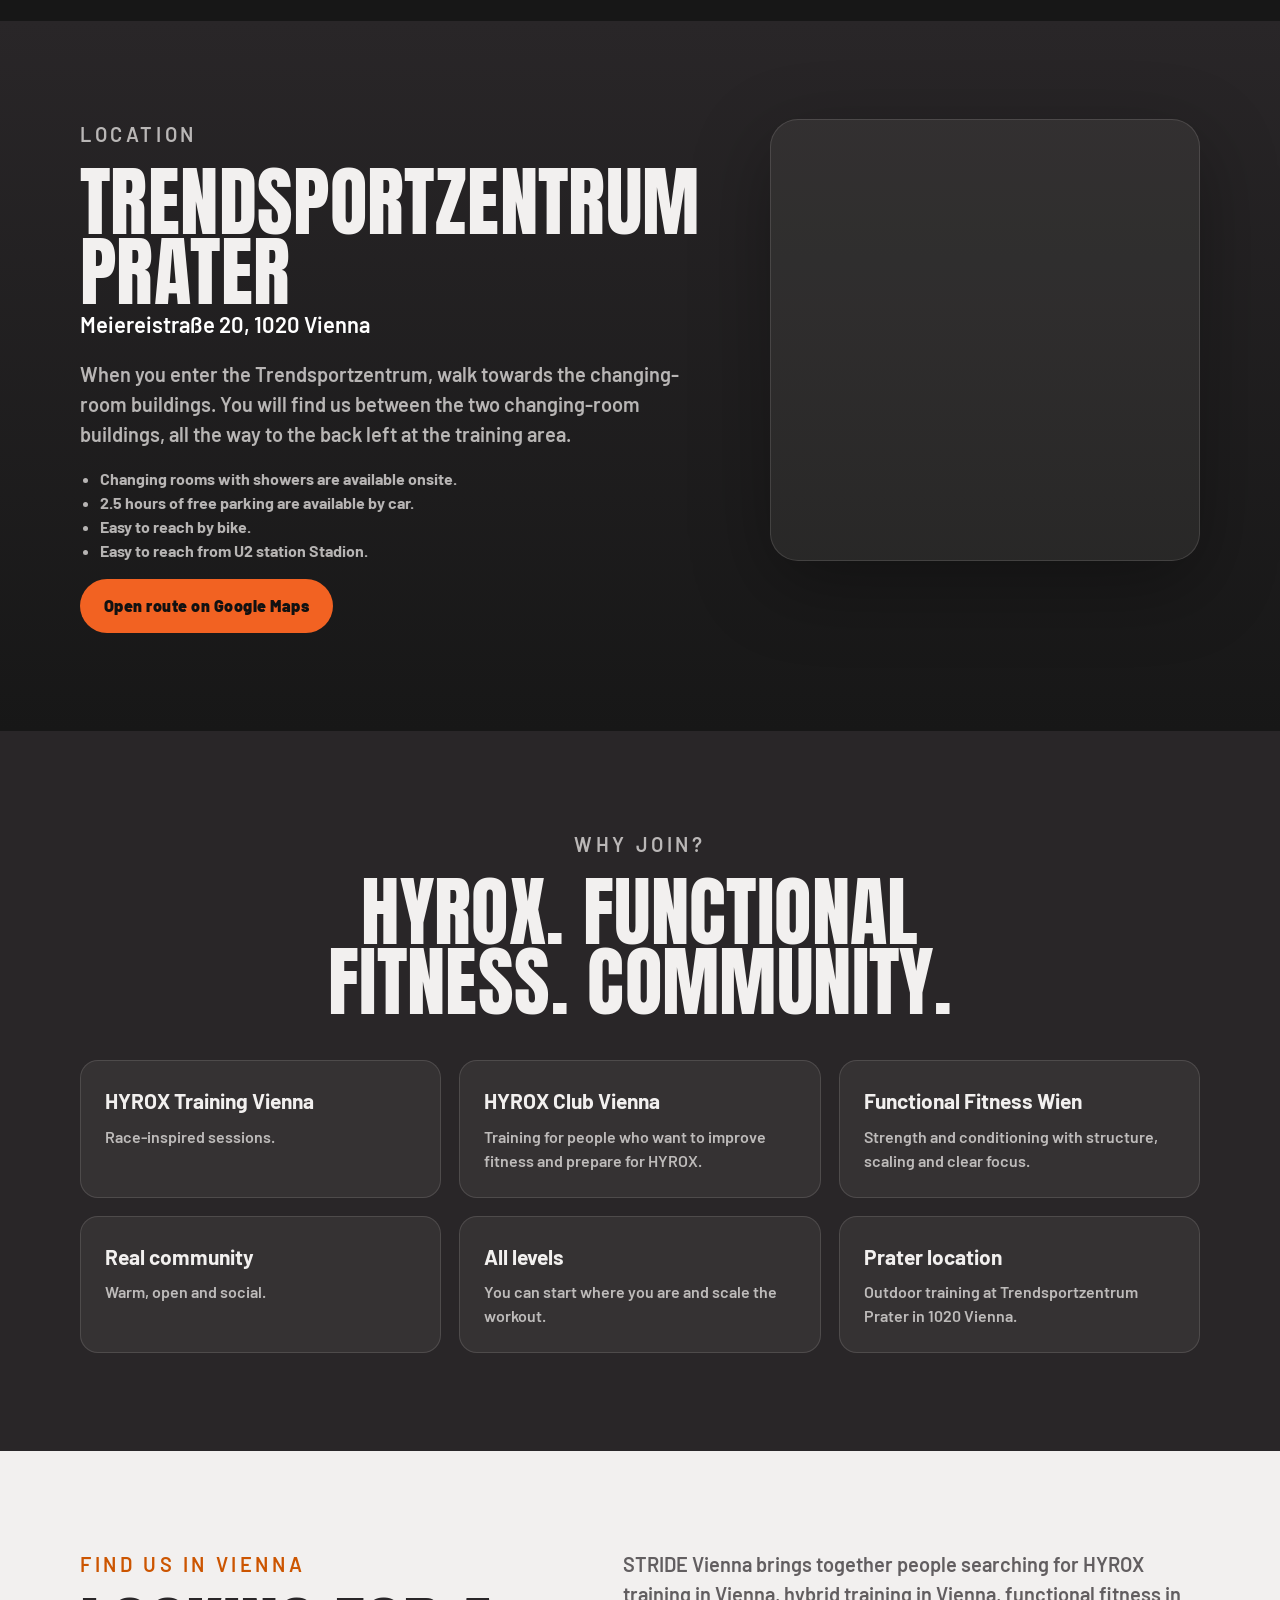
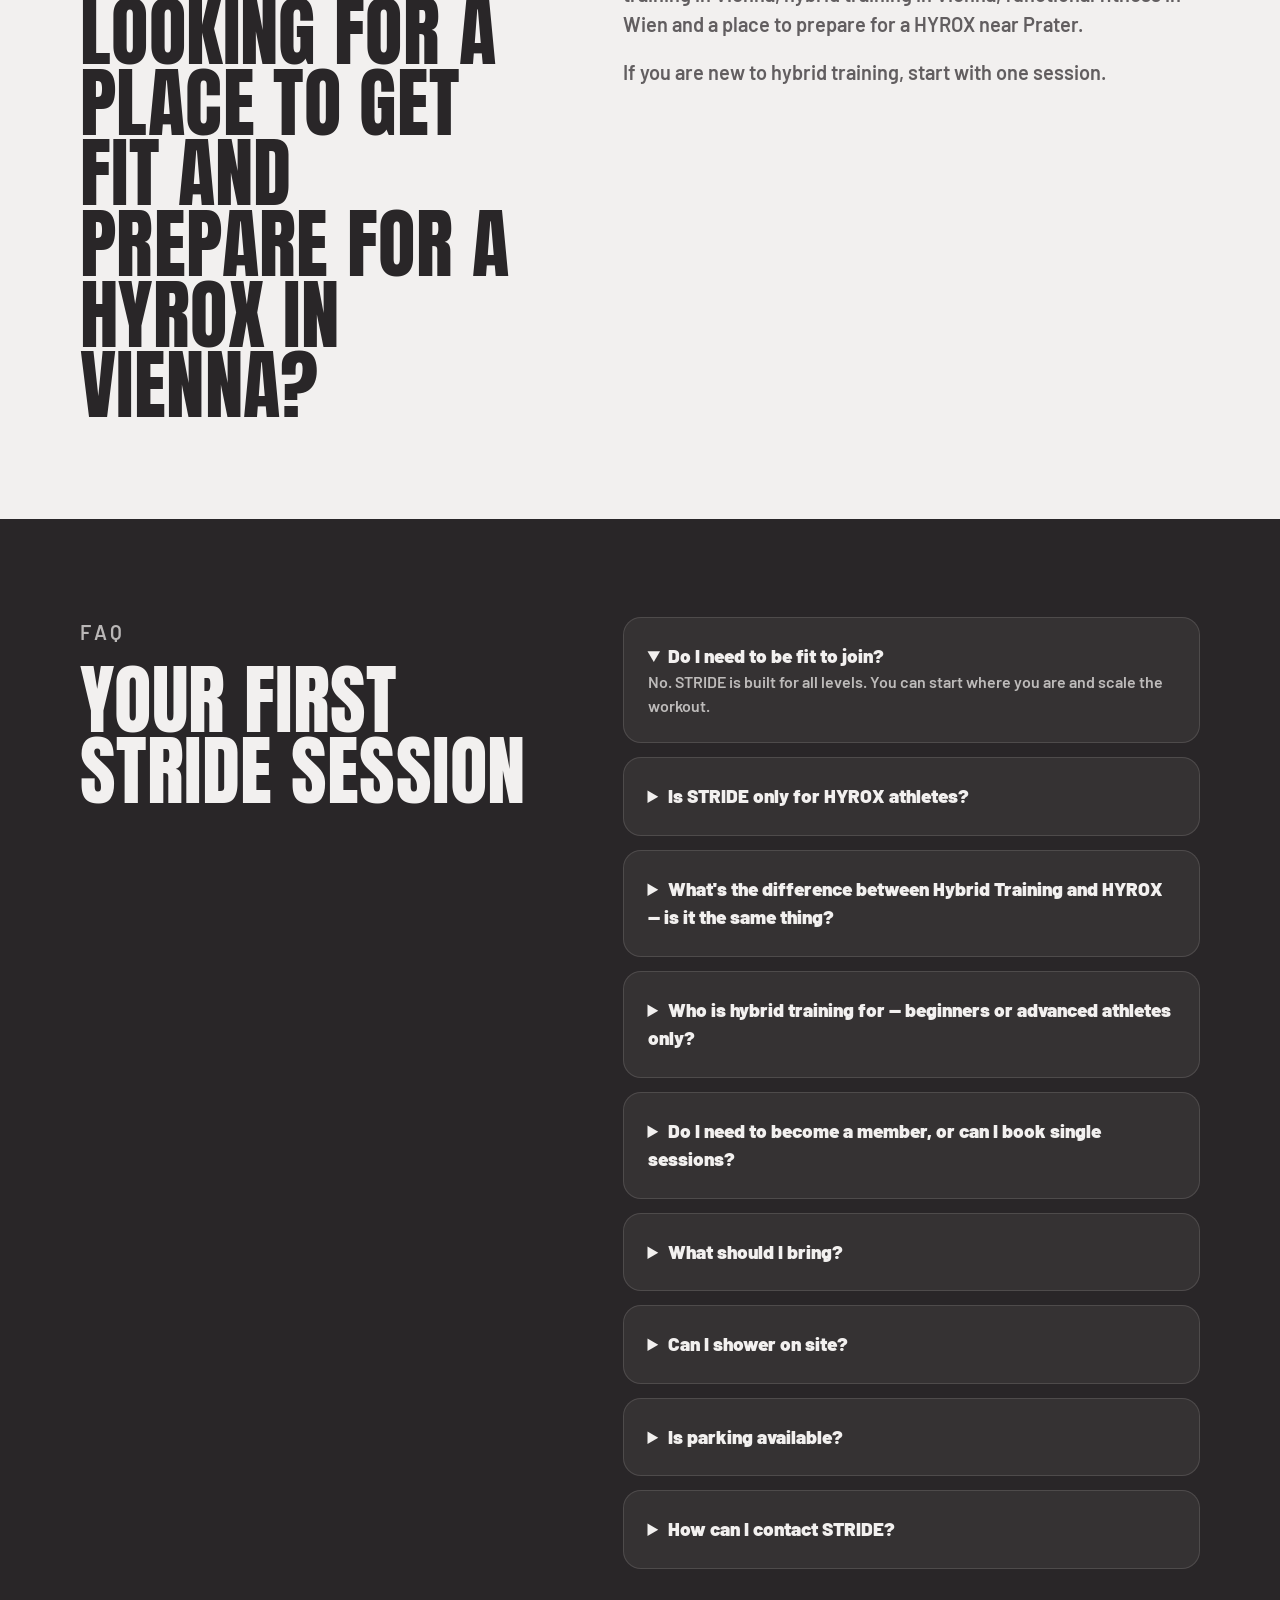
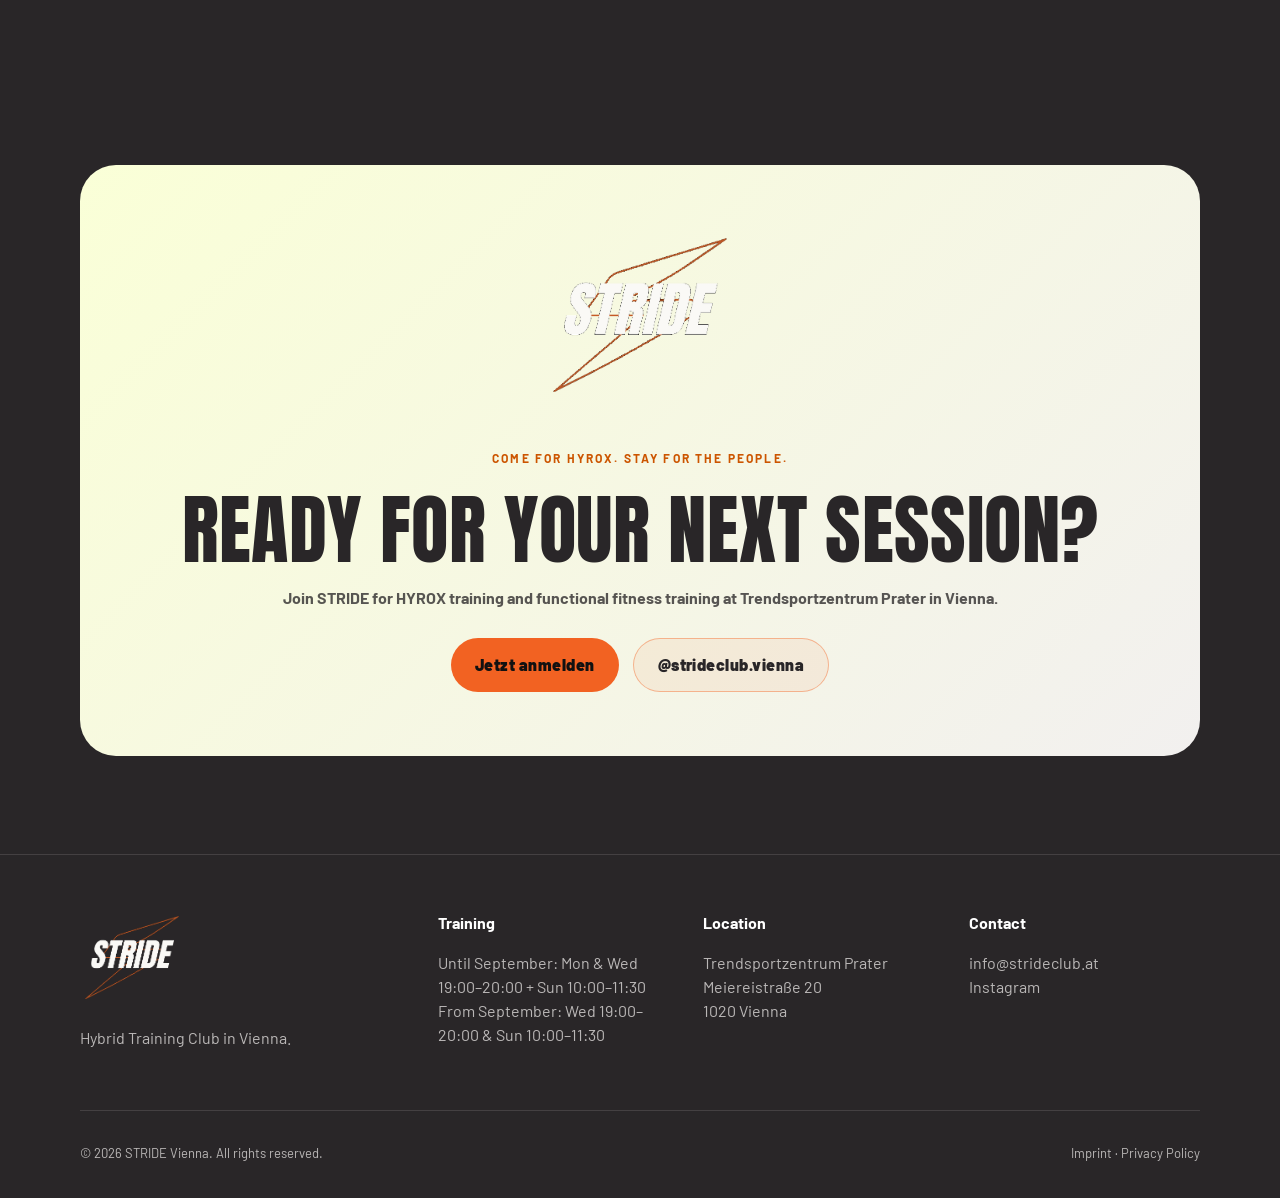
==== commit 9ae569c1: "1" ====
--- a/index.html
+++ b/index.html
@@ -79,7 +79,7 @@
 <body>
   <header class="site-header">
     <nav class="nav">
-      <a class="logo" href="#top" aria-label="STRIDE Vienna home"><img src="assets/images/logo-stride-circle.png" alt="STRIDE logo" width="104" height="104" /></a>
+      <a class="logo" href="#top" aria-label="STRIDE Vienna home"><img src="assets/images/logo-stride.png" alt="STRIDE logo" width="130" height="116" /></a>
       <button class="nav-toggle" aria-label="Open menu" aria-expanded="false">☰</button>
       <div class="nav-links">
         <a href="#workouts">Training Times</a>
@@ -237,13 +237,14 @@
     </section>
 
     <section id="signup" class="section cta-section">
-      <div class="container cta-card reveal"><img src="assets/images/logo-stride-circle.png" alt="STRIDE logo" width="168" height="168" /><p class="eyebrow">Come for HYROX. Stay for the people.</p><h2>Ready for your next session?</h2><p>Join STRIDE for HYROX training and functional fitness training at Trendsportzentrum Prater in Vienna.</p><div class="hero-actions center-actions"><a class="btn btn-primary" href="https://www.eversports.at/scl/stride-hybrid-training-club" target="_blank" rel="noopener noreferrer"><span lang="de">Jetzt anmelden</span></a><a class="btn btn-secondary" href="https://www.instagram.com/strideclub.vienna/" target="_blank" rel="noopener noreferrer">@strideclub.vienna</a></div></div>
+      <div class="container cta-card reveal"><img src="assets/images/logo-stride.png" alt="STRIDE logo" width="192" height="172" /><p class="eyebrow">Come for HYROX. Stay for the people.</p><h2>Ready for your next session?</h2><p>Join STRIDE for HYROX training and functional fitness training at Trendsportzentrum Prater in Vienna.</p><div class="hero-actions center-actions"><a class="btn btn-primary" href="https://www.eversports.at/scl/stride-hybrid-training-club" target="_blank" rel="noopener noreferrer"><span lang="de">Jetzt anmelden</span></a><a class="btn btn-secondary" href="https://www.instagram.com/strideclub.vienna/" target="_blank" rel="noopener noreferrer">@strideclub.vienna</a></div></div>
     </section>
   </main>
   <a class="mobile-sticky-signup" href="https://www.eversports.at/scl/stride-hybrid-training-club" target="_blank" rel="noopener noreferrer"><span lang="de">Jetzt anmelden</span></a>
-  <footer class="footer"><div class="container footer-grid"><div><a class="footer-logo" href="#top"><img src="assets/images/logo-stride-circle.png" alt="STRIDE logo" width="88" height="88" /></a><p>Hybrid Training Club in Vienna.</p></div><div><strong>Training</strong><p>Until September: Mon & Wed 19:00–20:00 + Sun 10:00–11:30<br />From September: Wed 19:00–20:00 & Sun 10:00–11:30</p></div><div><strong>Location</strong><p>Trendsportzentrum Prater<br />Meiereistraße 20<br />1020 Vienna</p></div><div><strong>Contact</strong><p><a href="mailto:info@strideclub.at">info@strideclub.at</a><br /><a href="https://www.instagram.com/strideclub.vienna/" target="_blank" rel="noopener noreferrer">Instagram</a></p></div></div><div class="container legal"><p>© <span id="year"></span> STRIDE Vienna. All rights reserved.</p><p><a href="imprint.html">Imprint</a> · <a href="privacy.html">Privacy Policy</a></p></div></footer>
+  <footer class="footer"><div class="container footer-grid"><div><a class="footer-logo" href="#top"><img src="assets/images/logo-stride.png" alt="STRIDE logo" width="104" height="93" /></a><p>Hybrid Training Club in Vienna.</p></div><div><strong>Training</strong><p>Until September: Mon & Wed 19:00–20:00 + Sun 10:00–11:30<br />From September: Wed 19:00–20:00 & Sun 10:00–11:30</p></div><div><strong>Location</strong><p>Trendsportzentrum Prater<br />Meiereistraße 20<br />1020 Vienna</p></div><div><strong>Contact</strong><p><a href="mailto:info@strideclub.at">info@strideclub.at</a><br /><a href="https://www.instagram.com/strideclub.vienna/" target="_blank" rel="noopener noreferrer">Instagram</a></p></div></div><div class="container legal"><p>© <span id="year"></span> STRIDE Vienna. All rights reserved.</p><p><a href="imprint.html">Imprint</a> · <a href="privacy.html">Privacy Policy</a></p></div></footer>
   <script src="script.js"></script>
   <script type="module" src="https://widget-static.eversports.io/loader.js" async defer></script>
 </body>
 </html>
 
+
--- a/style.css
+++ b/style.css
@@ -1,5 +1,5 @@
-:root{--off-white:#f2f0ef;--shadow-grey:#292628;--tiger-flame:#f26222;--burnt-orange:#cc5500;--cream:#faffd7;--bg:#292628;--text:#f2f0ef;--muted:rgba(242,240,239,.72);--line:rgba(242,240,239,.13);--card:rgba(242,240,239,.06);--radius-lg:28px;--radius-md:18px;--shadow:0 24px 80px rgba(0,0,0,.32);--header-h:118px}*{box-sizing:border-box}html{scroll-behavior:smooth;-webkit-text-size-adjust:100%;text-size-adjust:100%;overflow-x:hidden;overflow-x:clip}body{margin:0;max-width:100%;overflow-x:hidden;overflow-x:clip;font-family:Barlow,system-ui,sans-serif;background:var(--bg);color:var(--text);line-height:1.5}a{color:inherit;text-decoration:none}a:focus-visible,button:focus-visible,summary:focus-visible,.gallery-track:focus-visible{outline:2px solid var(--tiger-flame);outline-offset:3px;border-radius:4px}@media(prefers-reduced-motion:reduce){.reveal{opacity:1!important;transform:none!important;transition:none!important}html{scroll-behavior:auto}}.container{width:min(1120px,calc(100% - 40px));margin:0 auto}.section{padding:98px 0;position:relative}section[id],main[id]{scroll-margin-top:calc(var(--header-h) + 14px)}.site-header{position:fixed;inset:0 0 auto 0;z-index:100;backdrop-filter:blur(18px);background:rgba(41,38,40,.86);border-bottom:1px solid var(--line)}.nav{width:min(1180px,calc(100% - 32px));height:var(--header-h);margin:0 auto;display:flex;align-items:center;justify-content:space-between}.logo img{width:104px;height:104px;border-radius:50%;display:block}.nav-links{display:flex;align-items:center;gap:22px;color:var(--muted);font-size:13px;font-weight:900;text-transform:uppercase;letter-spacing:.07em}.nav-links a:hover{color:var(--off-white)}.nav-cta{padding:16px 28px;border-radius:999px;background:var(--tiger-flame);color:#111!important}.nav-toggle{display:none;background:transparent;border:0;color:white;font-size:34px}.section.hero{padding-top:calc(var(--header-h) + 58px);min-height:100vh;min-height:100svh;display:flex;align-items:center;overflow:hidden}.hero-bg{position:absolute;inset:0;background:radial-gradient(circle at 70% 20%,rgba(242,98,34,.25),transparent 29%),linear-gradient(135deg,#292628 0%,#111 56%,#292628 100%)}.hero-bg:after{content:'';position:absolute;inset:0;background-image:linear-gradient(rgba(242,240,239,.04) 1px,transparent 1px),linear-gradient(90deg,rgba(242,240,239,.04) 1px,transparent 1px);background-size:52px 52px;mask-image:linear-gradient(to bottom,black,transparent 82%)}.hero-grid{position:relative;display:grid;grid-template-columns:1.1fr .9fr;gap:60px;align-items:center}.eyebrow{color:var(--tiger-flame);text-transform:uppercase;letter-spacing:.18em;font-weight:900;font-size:12px;margin:0 0 18px}h1,h2,h3{font-family:Anton,Impact,sans-serif;text-transform:uppercase;line-height:.92;letter-spacing:.005em;margin:0;font-weight:400;overflow-wrap:break-word;word-wrap:break-word}h1{font-size:clamp(58px,9vw,126px);max-width:880px}h2{font-size:clamp(42px,6vw,82px)}h3{font-size:43px}.hero-text{font-size:clamp(19px,2vw,25px);color:var(--muted);max-width:660px;margin:28px 0 36px;font-weight:700}.hero-actions{display:flex;gap:14px;flex-wrap:wrap}.btn{display:inline-flex;align-items:center;justify-content:center;min-height:54px;padding:0 24px;border-radius:999px;font-weight:900;letter-spacing:.03em}.btn-primary{background:var(--tiger-flame);color:#111}.btn-secondary{border:1px solid var(--line);color:var(--off-white);background:rgba(242,240,239,.04)}.hero-facts{display:grid;grid-template-columns:repeat(3,1fr);gap:12px;margin-top:36px}.hero-facts div{padding:16px;background:rgba(242,240,239,.06);border:1px solid var(--line);border-radius:var(--radius-md)}.hero-facts strong{display:block;font-size:15px;text-transform:uppercase}.hero-facts span{color:var(--muted);font-size:14px}.hero-media{min-height:520px;border-radius:var(--radius-lg);border:1px solid var(--line);background:linear-gradient(135deg,rgba(242,98,34,.20),rgba(242,240,239,.04));display:grid;place-items:center;box-shadow:var(--shadow)}.split,.hybrid-grid,.location-grid,.faq-grid,.discover-grid{display:grid;grid-template-columns:.9fr 1.1fr;gap:70px;align-items:start}.lead p,.section-copy p,.location-copy p,.section-heading p{color:var(--muted);font-size:20px;margin:0 0 18px;font-weight:600}.schedule-section,.discover-section{background:var(--off-white);color:var(--shadow-grey)}.schedule-section .eyebrow,.discover-section .eyebrow,.pricing-section .eyebrow{color:var(--burnt-orange)}.schedule-section p,.discover-section p{color:rgba(41,38,40,.72)}.center{text-align:center;max-width:780px;margin:0 auto 42px}.schedule-grid,.pricing-grid{display:grid;grid-template-columns:repeat(3,1fr);gap:18px}.schedule-card,.pricing-card{min-height:230px;background:white;color:var(--shadow-grey);border:1px solid rgba(41,38,40,.08);border-radius:var(--radius-lg);padding:28px;box-shadow:0 20px 60px rgba(41,38,40,.08)}.schedule-card span,.pricing-card span{font-weight:900;text-transform:uppercase;color:var(--burnt-orange);letter-spacing:.14em;font-size:12px}.schedule-card h3,.pricing-card h3{margin:20px 0}.schedule-card h3{font-size:32px}.schedule-card p,.pricing-card p{font-size:17px;color:rgba(41,38,40,.72);font-weight:600}.hybrid-section,.pricing-section,.why-section,.faq-section{background:var(--shadow-grey)}.feature-list{display:grid;gap:16px}.feature-list div,.benefit,details{background:var(--card);border:1px solid var(--line);border-radius:var(--radius-md);padding:24px}.feature-list span{color:var(--tiger-flame);font-weight:900;display:block;margin-bottom:12px}.feature-list strong,.benefit strong{font-size:21px;display:block;margin-bottom:8px}.feature-list p,.benefit p,details p{color:var(--muted);margin:0;font-weight:600}.highlight{outline:2px solid var(--tiger-flame)}.location-section{background:linear-gradient(180deg,#292628,#171717)}.address{color:white!important;font-weight:900;font-size:22px!important}.location-list{color:var(--muted);font-weight:700;padding-left:20px}.map-wrap{border-radius:var(--radius-lg);overflow:hidden;border:1px solid var(--line);min-height:440px;background:var(--card);box-shadow:var(--shadow)}.map-wrap iframe{width:100%;height:440px;border:0;display:block;filter:grayscale(1) contrast(1.1)}.benefits-grid{display:grid;grid-template-columns:repeat(3,1fr);gap:18px}.faq-list{display:grid;gap:14px}summary{cursor:pointer;font-weight:900;font-size:19px}.cta-card{text-align:center;padding:64px 36px;border-radius:36px;background:linear-gradient(135deg,var(--cream),var(--off-white));color:var(--shadow-grey)}.cta-card img{width:168px;height:168px;margin-bottom:22px}.cta-card .eyebrow{color:var(--burnt-orange)}.cta-card p{color:rgba(41,38,40,.78);max-width:720px;margin:20px auto 28px;font-weight:700}.center-actions{justify-content:center}.cta-card .btn-secondary{color:var(--shadow-grey);border-color:rgba(242,98,34,.42);background:rgba(242,98,34,.07)}.eversports-widget-wrap{margin-top:36px}.footer{border-top:1px solid var(--line);padding:56px 0 22px;color:var(--muted)}.footer-grid{display:grid;grid-template-columns:1.4fr repeat(3,1fr);gap:34px}.footer strong{color:white}.footer-logo img{width:88px;height:88px}.legal{margin-top:44px;padding-top:20px;border-top:1px solid var(--line);display:flex;justify-content:space-between;gap:20px;font-size:13px}.legal-page{padding-top:calc(var(--header-h) + 58px);max-width:760px}.legal-page h1{font-size:clamp(40px,7vw,64px);margin-bottom:22px}.legal-page h2{font-size:22px;text-transform:uppercase;letter-spacing:.04em;margin:38px 0 10px;color:var(--tiger-flame)}.legal-page p{color:var(--muted);font-size:17px;font-weight:600;margin:0 0 14px;line-height:1.6}.legal-page a{color:var(--off-white);text-decoration:underline;text-underline-offset:3px}.legal-page a:hover{color:var(--tiger-flame)}.back-link{display:inline-block;margin-bottom:26px;font-weight:900;letter-spacing:.04em;text-transform:uppercase;font-size:13px;color:var(--muted)}.back-link:hover{color:var(--tiger-flame)}
-.mobile-sticky-signup{display:none}.reveal{opacity:0;transform:translateY(24px);transition:opacity .7s ease,transform .7s ease}.reveal.active{opacity:1;transform:translateY(0)}.delay-1{transition-delay:.12s}.delay-2{transition-delay:.22s}@media(max-width:900px){:root{--header-h:94px}.logo img{width:74px;height:74px}.nav-toggle{display:block}.nav-links{position:absolute;top:calc(var(--header-h) + 1px);left:16px;right:16px;display:none;flex-direction:column;align-items:stretch;padding:18px;background:#292628;border:1px solid var(--line);border-radius:18px;box-shadow:0 24px 60px rgba(0,0,0,.45)}.nav-links.open{display:flex}.section.hero{padding-top:calc(var(--header-h) + 40px);min-height:auto}.hero-grid,.split,.hybrid-grid,.location-grid,.faq-grid,.discover-grid{grid-template-columns:1fr;gap:32px}.hero-media{min-height:360px}.hero-facts,.schedule-grid,.pricing-grid,.benefits-grid,.footer-grid{grid-template-columns:1fr}.hero-cta-primary{display:none}.schedule-section{padding:54px 0}.schedule-card,.pricing-card{min-height:auto;padding:18px 20px;border-radius:18px}.schedule-card h3,.pricing-card h3{margin:10px 0}.pricing-card h3{font-size:42px}.schedule-card h3{font-size:28px}.schedule-card p,.pricing-card p{font-size:15px}.section{padding:76px 0}.mobile-sticky-signup{display:flex;position:fixed;left:14px;right:14px;bottom:14px;z-index:200;min-height:54px;align-items:center;justify-content:center;border-radius:999px;background:var(--tiger-flame);color:#111;font-weight:900;box-shadow:0 20px 60px rgba(0,0,0,.35)}body{padding-bottom:72px}.legal{flex-direction:column}}@media(max-width:520px){:root{--header-h:76px}.container{width:min(100% - 28px,1120px)}.logo img{width:58px;height:58px}.nav-toggle{font-size:30px}.section.hero{padding-top:calc(var(--header-h) + 28px)}h1{font-size:clamp(38px,12.5vw,70px)}h2{font-size:clamp(30px,9vw,42px)}.hero-text{font-size:18px}.hero-actions{flex-direction:column}.btn{width:100%}.hero-facts{gap:10px}.cta-card{padding:44px 18px;border-radius:28px}.cta-card img{width:132px;height:132px}.schedule-section{padding:42px 0}.pricing-card h3{font-size:38px}.schedule-card h3{font-size:25px}}
+:root{--off-white:#f2f0ef;--shadow-grey:#292628;--tiger-flame:#f26222;--burnt-orange:#cc5500;--cream:#faffd7;--bg:#292628;--text:#f2f0ef;--muted:rgba(242,240,239,.72);--line:rgba(242,240,239,.13);--card:rgba(242,240,239,.06);--radius-lg:28px;--radius-md:18px;--shadow:0 24px 80px rgba(0,0,0,.32);--header-h:118px}*{box-sizing:border-box}html{scroll-behavior:smooth;-webkit-text-size-adjust:100%;text-size-adjust:100%;overflow-x:hidden;overflow-x:clip}body{margin:0;max-width:100%;overflow-x:hidden;overflow-x:clip;font-family:Barlow,system-ui,sans-serif;background:var(--bg);color:var(--text);line-height:1.5}a{color:inherit;text-decoration:none}a:focus-visible,button:focus-visible,summary:focus-visible,.gallery-track:focus-visible{outline:2px solid var(--tiger-flame);outline-offset:3px;border-radius:4px}@media(prefers-reduced-motion:reduce){.reveal{opacity:1!important;transform:none!important;transition:none!important}html{scroll-behavior:auto}}.container{width:min(1120px,calc(100% - 40px));margin:0 auto}.section{padding:98px 0;position:relative}section[id],main[id]{scroll-margin-top:calc(var(--header-h) + 14px)}.site-header{position:fixed;inset:0 0 auto 0;z-index:100;backdrop-filter:blur(18px);background:rgba(41,38,40,.86);border-bottom:1px solid var(--line)}.nav{width:min(1180px,calc(100% - 32px));height:var(--header-h);margin:0 auto;display:flex;align-items:center;justify-content:space-between}.logo img{width:130px;height:116px;display:block}.nav-links{display:flex;align-items:center;gap:22px;color:var(--muted);font-size:13px;font-weight:900;text-transform:uppercase;letter-spacing:.07em}.nav-links a:hover{color:var(--off-white)}.nav-cta{padding:16px 28px;border-radius:999px;background:var(--tiger-flame);color:#111!important}.nav-toggle{display:none;background:transparent;border:0;color:white;font-size:34px}.section.hero{padding-top:calc(var(--header-h) + 58px);min-height:100vh;min-height:100svh;display:flex;align-items:center;overflow:hidden}.hero-bg{position:absolute;inset:0;background:radial-gradient(circle at 70% 20%,rgba(242,98,34,.25),transparent 29%),linear-gradient(135deg,#292628 0%,#111 56%,#292628 100%)}.hero-bg:after{content:'';position:absolute;inset:0;background-image:linear-gradient(rgba(242,240,239,.04) 1px,transparent 1px),linear-gradient(90deg,rgba(242,240,239,.04) 1px,transparent 1px);background-size:52px 52px;mask-image:linear-gradient(to bottom,black,transparent 82%)}.hero-grid{position:relative;display:grid;grid-template-columns:1.1fr .9fr;gap:60px;align-items:center}.eyebrow{color:var(--tiger-flame);text-transform:uppercase;letter-spacing:.18em;font-weight:900;font-size:12px;margin:0 0 18px}h1,h2,h3{font-family:Anton,Impact,sans-serif;text-transform:uppercase;line-height:.92;letter-spacing:.005em;margin:0;font-weight:400;overflow-wrap:break-word;word-wrap:break-word}h1{font-size:clamp(58px,9vw,126px);max-width:880px}h2{font-size:clamp(42px,6vw,82px)}h3{font-size:43px}.hero-text{font-size:clamp(19px,2vw,25px);color:var(--muted);max-width:660px;margin:28px 0 36px;font-weight:700}.hero-actions{display:flex;gap:14px;flex-wrap:wrap}.btn{display:inline-flex;align-items:center;justify-content:center;min-height:54px;padding:0 24px;border-radius:999px;font-weight:900;letter-spacing:.03em}.btn-primary{background:var(--tiger-flame);color:#111}.btn-secondary{border:1px solid var(--line);color:var(--off-white);background:rgba(242,240,239,.04)}.hero-facts{display:grid;grid-template-columns:repeat(3,1fr);gap:12px;margin-top:36px}.hero-facts div{padding:16px;background:rgba(242,240,239,.06);border:1px solid var(--line);border-radius:var(--radius-md)}.hero-facts strong{display:block;font-size:15px;text-transform:uppercase}.hero-facts span{color:var(--muted);font-size:14px}.hero-media{min-height:520px;border-radius:var(--radius-lg);border:1px solid var(--line);background:linear-gradient(135deg,rgba(242,98,34,.20),rgba(242,240,239,.04));display:grid;place-items:center;box-shadow:var(--shadow)}.split,.hybrid-grid,.location-grid,.faq-grid,.discover-grid{display:grid;grid-template-columns:.9fr 1.1fr;gap:70px;align-items:start}.lead p,.section-copy p,.location-copy p,.section-heading p{color:var(--muted);font-size:20px;margin:0 0 18px;font-weight:600}.schedule-section,.discover-section{background:var(--off-white);color:var(--shadow-grey)}.schedule-section .eyebrow,.discover-section .eyebrow,.pricing-section .eyebrow{color:var(--burnt-orange)}.schedule-section p,.discover-section p{color:rgba(41,38,40,.72)}.center{text-align:center;max-width:780px;margin:0 auto 42px}.schedule-grid,.pricing-grid{display:grid;grid-template-columns:repeat(3,1fr);gap:18px}.schedule-card,.pricing-card{min-height:230px;background:white;color:var(--shadow-grey);border:1px solid rgba(41,38,40,.08);border-radius:var(--radius-lg);padding:28px;box-shadow:0 20px 60px rgba(41,38,40,.08)}.schedule-card span,.pricing-card span{font-weight:900;text-transform:uppercase;color:var(--burnt-orange);letter-spacing:.14em;font-size:12px}.schedule-card h3,.pricing-card h3{margin:20px 0}.schedule-card h3{font-size:32px}.schedule-card p,.pricing-card p{font-size:17px;color:rgba(41,38,40,.72);font-weight:600}.hybrid-section,.pricing-section,.why-section,.faq-section{background:var(--shadow-grey)}.feature-list{display:grid;gap:16px}.feature-list div,.benefit,details{background:var(--card);border:1px solid var(--line);border-radius:var(--radius-md);padding:24px}.feature-list span{color:var(--tiger-flame);font-weight:900;display:block;margin-bottom:12px}.feature-list strong,.benefit strong{font-size:21px;display:block;margin-bottom:8px}.feature-list p,.benefit p,details p{color:var(--muted);margin:0;font-weight:600}.highlight{outline:2px solid var(--tiger-flame)}.location-section{background:linear-gradient(180deg,#292628,#171717)}.address{color:white!important;font-weight:900;font-size:22px!important}.location-list{color:var(--muted);font-weight:700;padding-left:20px}.map-wrap{border-radius:var(--radius-lg);overflow:hidden;border:1px solid var(--line);min-height:440px;background:var(--card);box-shadow:var(--shadow)}.map-wrap iframe{width:100%;height:440px;border:0;display:block;filter:grayscale(1) contrast(1.1)}.benefits-grid{display:grid;grid-template-columns:repeat(3,1fr);gap:18px}.faq-list{display:grid;gap:14px}summary{cursor:pointer;font-weight:900;font-size:19px}.cta-card{text-align:center;padding:64px 36px;border-radius:36px;background:linear-gradient(135deg,var(--cream),var(--off-white));color:var(--shadow-grey)}.cta-card img{width:192px;height:172px;margin-bottom:22px}.cta-card .eyebrow{color:var(--burnt-orange)}.cta-card p{color:rgba(41,38,40,.78);max-width:720px;margin:20px auto 28px;font-weight:700}.center-actions{justify-content:center}.cta-card .btn-secondary{color:var(--shadow-grey);border-color:rgba(242,98,34,.42);background:rgba(242,98,34,.07)}.eversports-widget-wrap{margin-top:36px}.footer{border-top:1px solid var(--line);padding:56px 0 22px;color:var(--muted)}.footer-grid{display:grid;grid-template-columns:1.4fr repeat(3,1fr);gap:34px}.footer strong{color:white}.footer-logo img{width:104px;height:93px}.legal{margin-top:44px;padding-top:20px;border-top:1px solid var(--line);display:flex;justify-content:space-between;gap:20px;font-size:13px}.legal-page{padding-top:calc(var(--header-h) + 58px);max-width:760px}.legal-page h1{font-size:clamp(40px,7vw,64px);margin-bottom:22px}.legal-page h2{font-size:22px;text-transform:uppercase;letter-spacing:.04em;margin:38px 0 10px;color:var(--tiger-flame)}.legal-page p{color:var(--muted);font-size:17px;font-weight:600;margin:0 0 14px;line-height:1.6}.legal-page a{color:var(--off-white);text-decoration:underline;text-underline-offset:3px}.legal-page a:hover{color:var(--tiger-flame)}.back-link{display:inline-block;margin-bottom:26px;font-weight:900;letter-spacing:.04em;text-transform:uppercase;font-size:13px;color:var(--muted)}.back-link:hover{color:var(--tiger-flame)}
+.mobile-sticky-signup{display:none}.reveal{opacity:0;transform:translateY(24px);transition:opacity .7s ease,transform .7s ease}.reveal.active{opacity:1;transform:translateY(0)}.delay-1{transition-delay:.12s}.delay-2{transition-delay:.22s}@media(max-width:900px){:root{--header-h:94px}.logo img{width:92px;height:82px}.nav-toggle{display:block}.nav-links{position:absolute;top:calc(var(--header-h) + 1px);left:16px;right:16px;display:none;flex-direction:column;align-items:stretch;padding:18px;background:#292628;border:1px solid var(--line);border-radius:18px;box-shadow:0 24px 60px rgba(0,0,0,.45)}.nav-links.open{display:flex}.section.hero{padding-top:calc(var(--header-h) + 40px);min-height:auto}.hero-grid,.split,.hybrid-grid,.location-grid,.faq-grid,.discover-grid{grid-template-columns:1fr;gap:32px}.hero-media{min-height:360px}.hero-facts,.schedule-grid,.pricing-grid,.benefits-grid,.footer-grid{grid-template-columns:1fr}.hero-cta-primary{display:none}.schedule-section{padding:54px 0}.schedule-card,.pricing-card{min-height:auto;padding:18px 20px;border-radius:18px}.schedule-card h3,.pricing-card h3{margin:10px 0}.pricing-card h3{font-size:42px}.schedule-card h3{font-size:28px}.schedule-card p,.pricing-card p{font-size:15px}.section{padding:76px 0}.mobile-sticky-signup{display:flex;position:fixed;left:14px;right:14px;bottom:14px;z-index:200;min-height:54px;align-items:center;justify-content:center;border-radius:999px;background:var(--tiger-flame);color:#111;font-weight:900;box-shadow:0 20px 60px rgba(0,0,0,.35)}body{padding-bottom:72px}.legal{flex-direction:column}}@media(max-width:520px){:root{--header-h:76px}.container{width:min(100% - 28px,1120px)}.logo img{width:72px;height:64px}.nav-toggle{font-size:30px}.section.hero{padding-top:calc(var(--header-h) + 28px)}h1{font-size:clamp(38px,12.5vw,70px)}h2{font-size:clamp(30px,9vw,42px)}.hero-text{font-size:18px}.hero-actions{flex-direction:column}.btn{width:100%}.hero-facts{gap:10px}.cta-card{padding:44px 18px;border-radius:28px}.cta-card img{width:150px;height:134px}.schedule-section{padding:42px 0}.pricing-card h3{font-size:38px}.schedule-card h3{font-size:25px}}
 
 /* v9 media restore: hero video + gallery from SharePoint folder */
 .hero-video { position: relative; overflow: hidden; padding: 0; background: #111; }
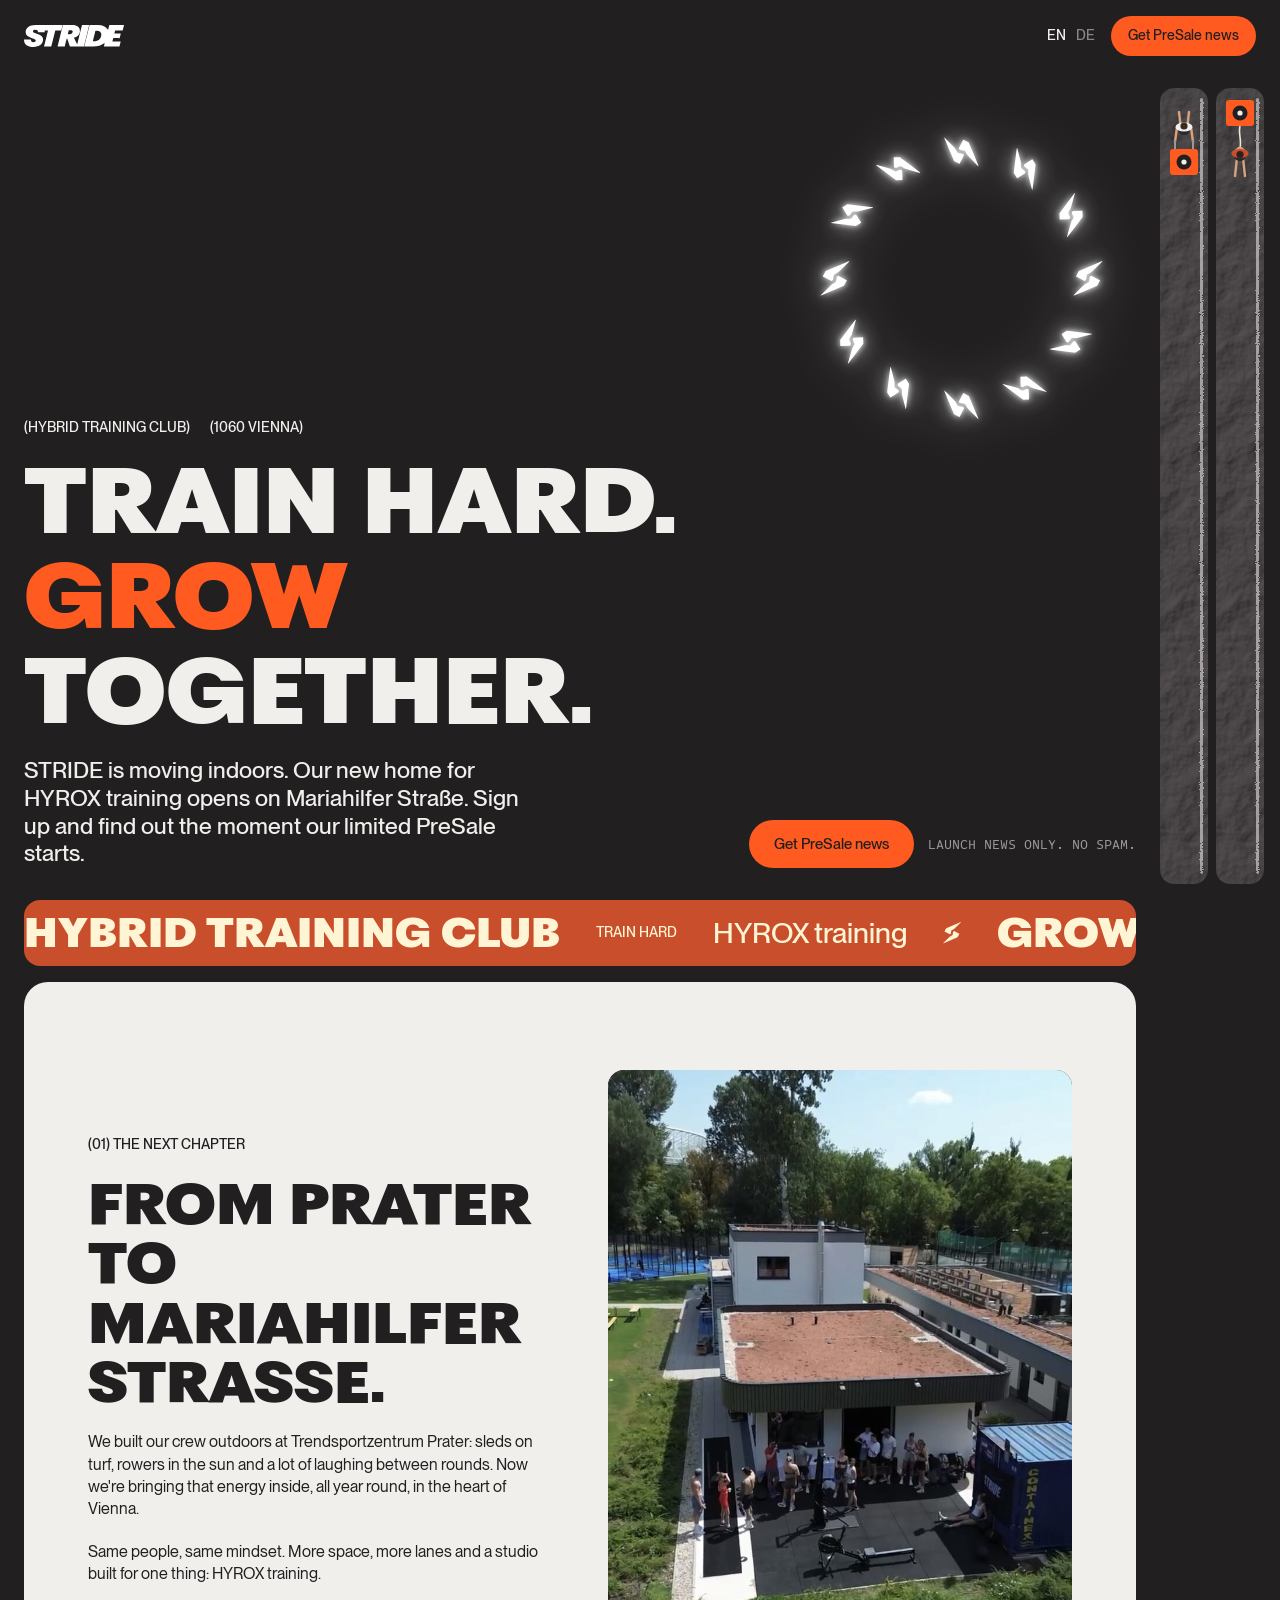
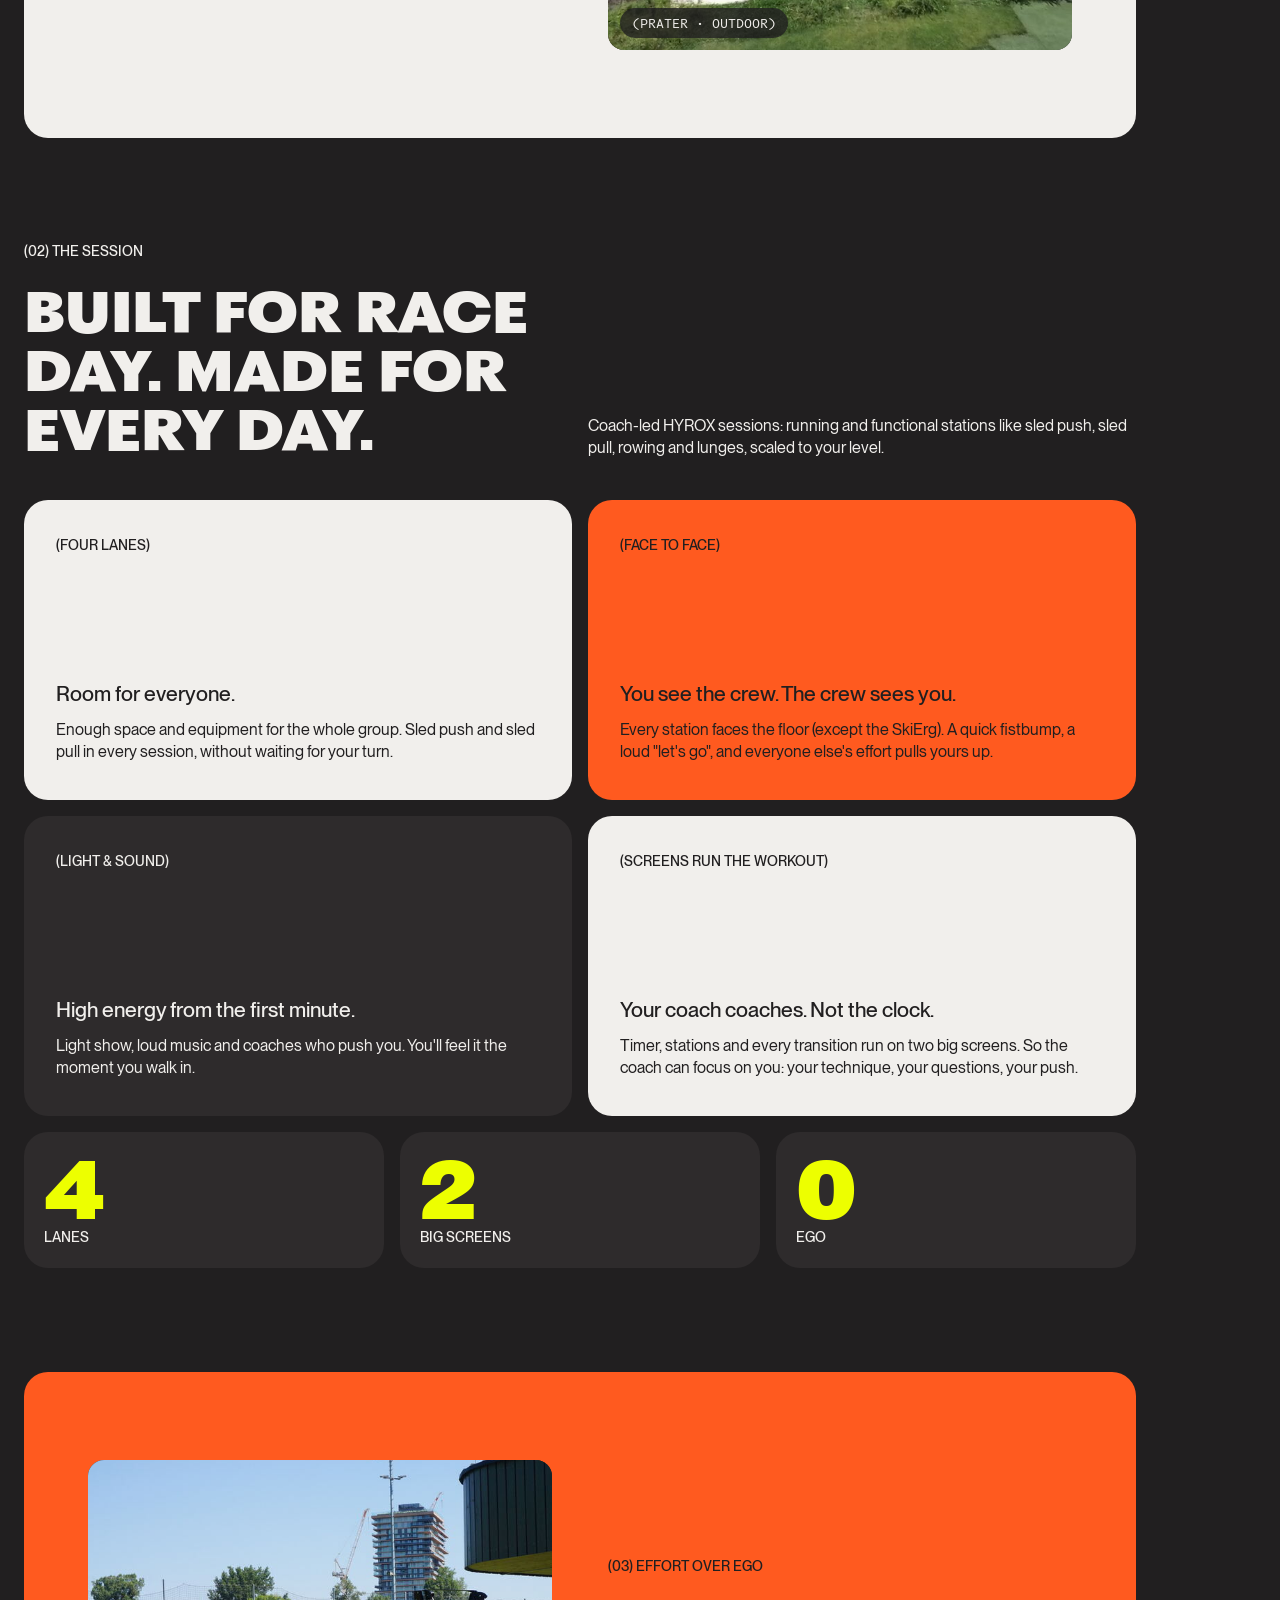
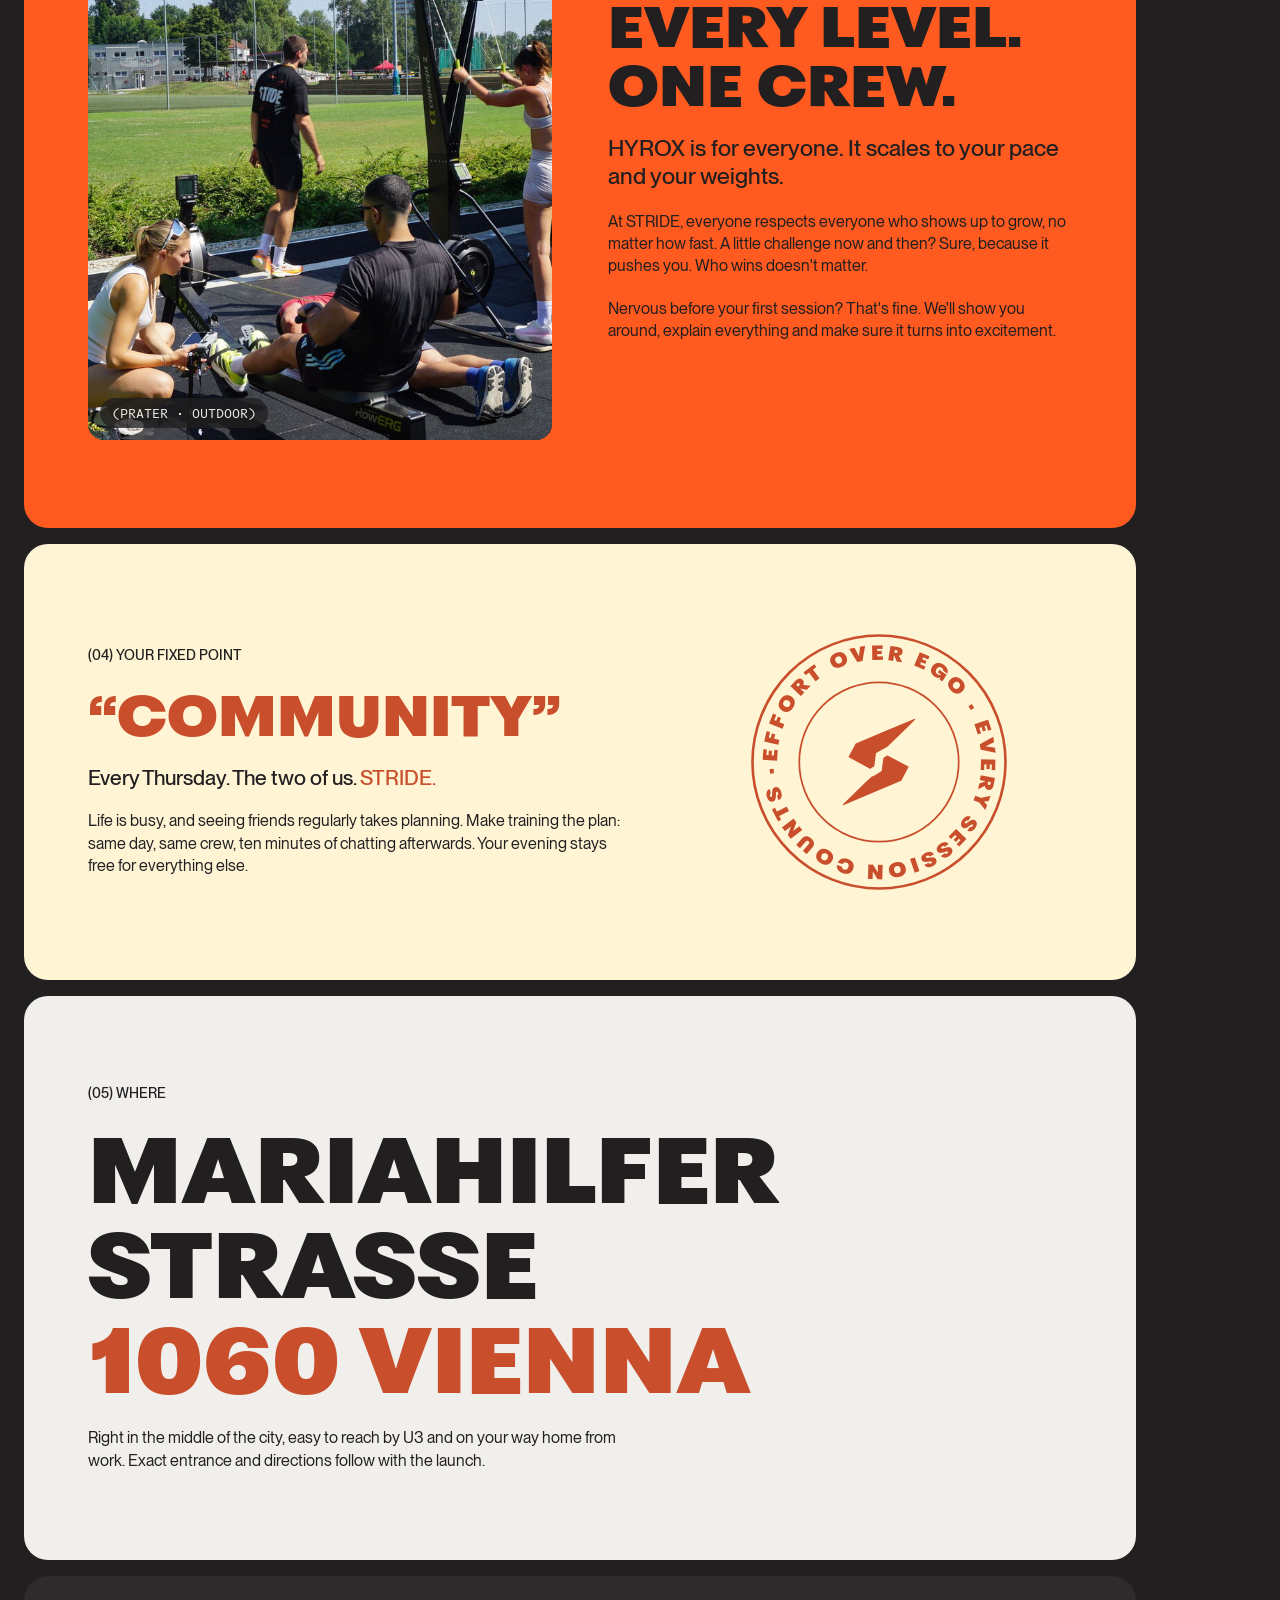
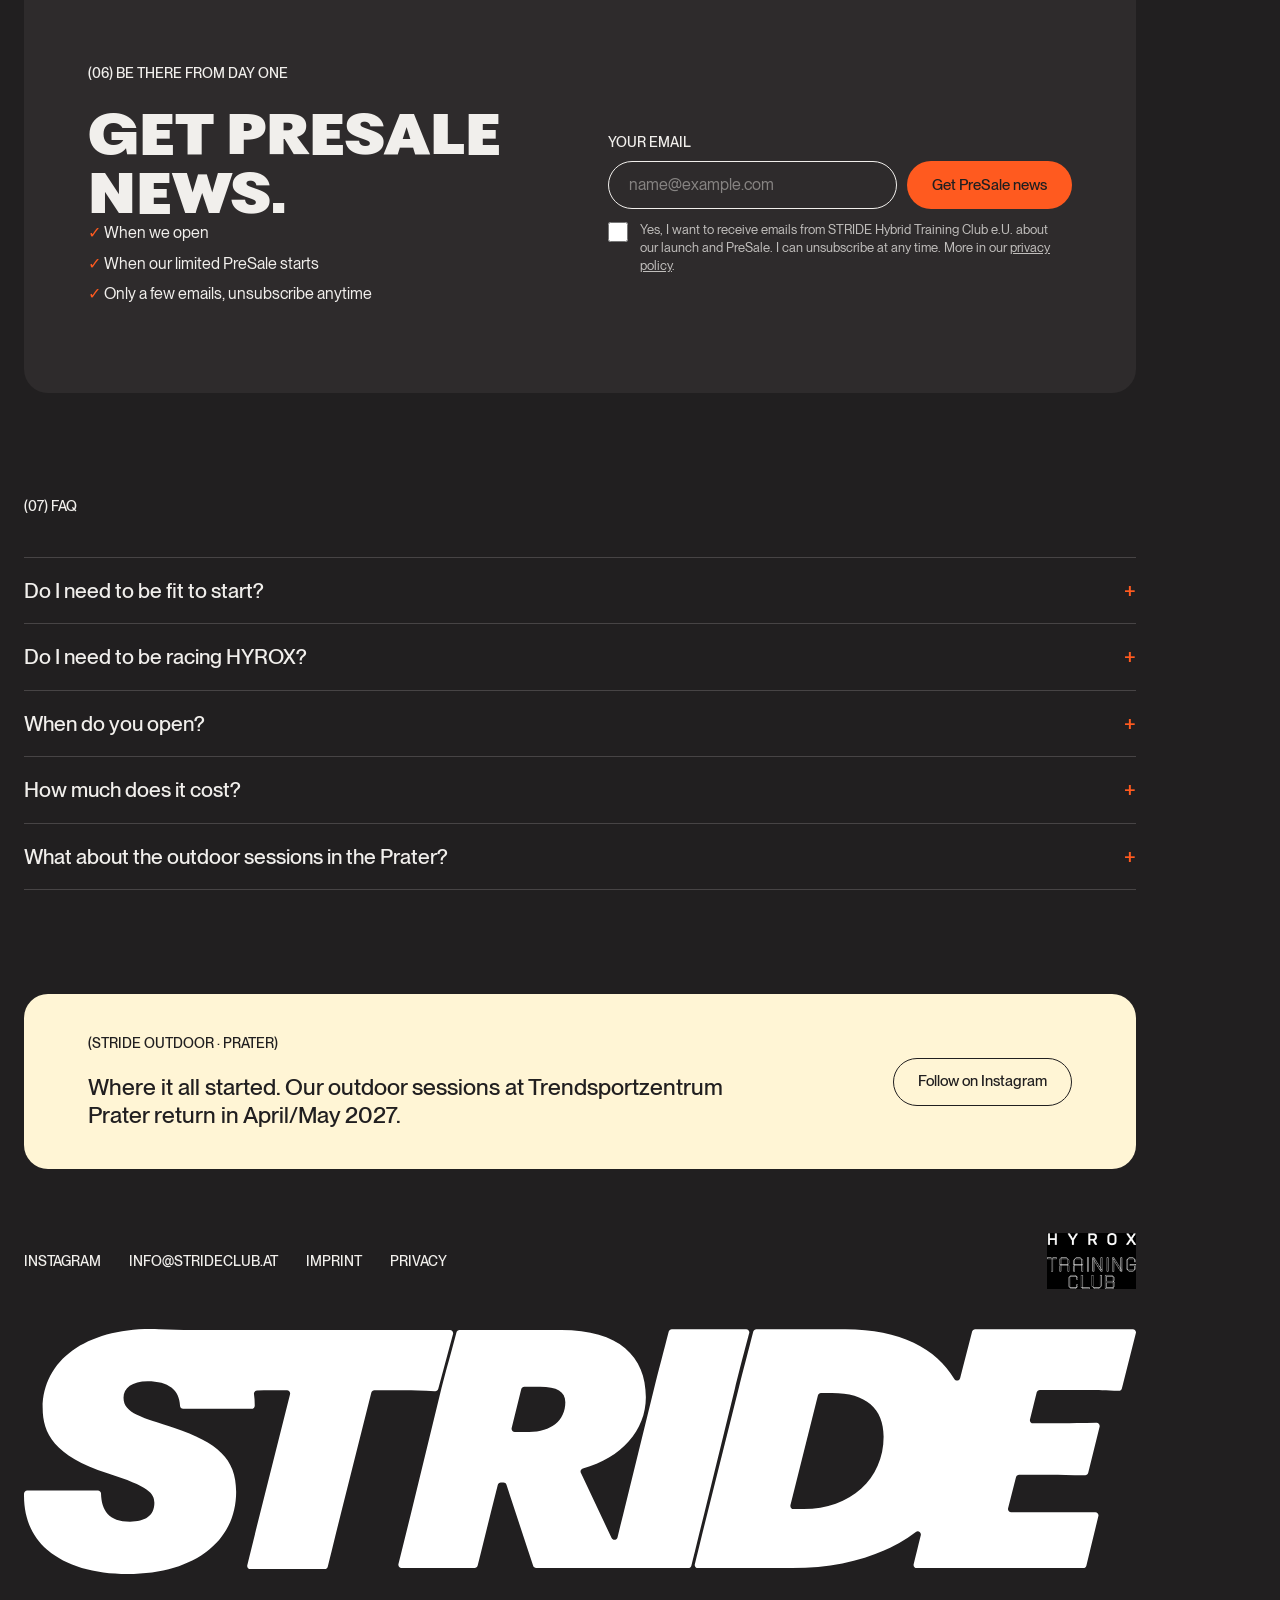
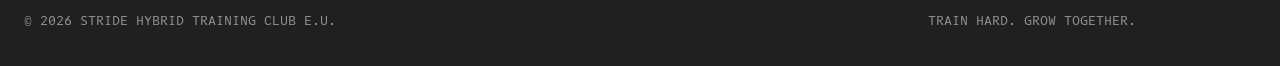
==== commit 80312e70: "Relaunch: indoor launch landing page (EN/DE) with PreSale newsletter - New single landing page for t" ====
--- a/index.html
+++ b/index.html
@@ -1,250 +1,319 @@
-<!DOCTYPE html>
-<html lang="en">
+<!doctype html>
+<html lang="en" class="no-js">
 <head>
-  <meta charset="UTF-8" />
-  <meta name="viewport" content="width=device-width, initial-scale=1.0" />
-  <title>STRIDE Vienna | Hybrid Training Club & HYROX-Inspired Training in Vienna</title>
-  <meta name="description" content="STRIDE is Vienna's Hybrid Training Club for HYROX-inspired training, functional fitness and real community. Train with us at Trendsportzentrum Prater in Vienna." />
-  <meta name="keywords" content="STRIDE Vienna, Hybrid Training Club Vienna, HYROX Club Vienna, HYROX Training Vienna, Hybrid Training Vienna, Functional Fitness Wien, Functional Fitness Training Vienna, Outdoor Training Wien, Trendsportzentrum Prater, Meiereistraße 20" />
-  <meta name="author" content="STRIDE Vienna" />
-  <meta name="robots" content="index, follow" />
-  <link rel="canonical" href="https://strideclub.at/" />
-  <meta name="theme-color" content="#292628" />
-  <meta property="og:title" content="STRIDE Vienna | Hard Sessions. Great People." />
-  <meta property="og:description" content="HYROX-inspired training, functional fitness and a real community in Vienna." />
-  <meta property="og:type" content="website" />
-  <meta property="og:url" content="https://strideclub.at/" />
-  <meta property="og:image" content="https://strideclub.at/assets/images/logo-stride-circle.png" />
-  <meta name="twitter:card" content="summary" />
-  <meta name="twitter:title" content="STRIDE Vienna | Hard Sessions. Great People." />
-  <meta name="twitter:description" content="HYROX-inspired training, functional fitness and a real community in Vienna." />
-  <meta name="twitter:image" content="https://strideclub.at/assets/images/logo-stride-circle.png" />
-  <link rel="icon" href="/favicon.ico" sizes="any" />
-  <link rel="apple-touch-icon" href="/apple-touch-icon.png" />
-  <link rel="preconnect" href="https://fonts.googleapis.com">
-  <link rel="preconnect" href="https://fonts.gstatic.com" crossorigin>
-  <link href="https://fonts.googleapis.com/css2?family=Anton&family=Barlow:wght@400;500;600;700;800;900&display=swap" rel="stylesheet">
-  <link rel="stylesheet" href="style.css" />
+  <meta charset="utf-8">
+  <meta name="viewport" content="width=device-width, initial-scale=1">
+  <title>STRIDE · Hybrid Training Club Vienna · HYROX training</title>
+  <meta name="description" content="STRIDE Hybrid Training Club brings HYROX training indoors: our new studio opens on Mariahilfer Straße, 1060 Vienna. Sign up for launch news and find out when our limited PreSale starts.">
+  <link rel="canonical" href="https://strideclub.at/">
+  <link rel="alternate" hreflang="en" href="https://strideclub.at/">
+  <link rel="alternate" hreflang="de" href="https://strideclub.at/de/">
+  <link rel="alternate" hreflang="x-default" href="https://strideclub.at/">
+  <meta name="theme-color" content="#211F20">
+  <meta property="og:type" content="website">
+  <meta property="og:title" content="STRIDE · Hybrid Training Club Vienna · HYROX training">
+  <meta property="og:description" content="Train hard. Grow together. HYROX training in our new studio on Mariahilfer Straße, 1060 Vienna.">
+  <meta property="og:url" content="https://strideclub.at/">
+  <meta property="og:locale" content="en_GB">
+  <meta property="og:locale:alternate" content="de_AT">
+  <link rel="icon" href="/favicon.ico" sizes="any">
+  <link rel="apple-touch-icon" href="/apple-touch-icon.png">
+  <link rel="preload" href="/assets/fonts/PPFragment-SansBlack.woff2" as="font" type="font/woff2" crossorigin>
+  <link rel="preload" href="/assets/fonts/PPNeueMontreal-Regular.woff2" as="font" type="font/woff2" crossorigin>
+  <link rel="stylesheet" href="/assets/css/style.css">
   <script type="application/ld+json">
   {
-    "@context":"https://schema.org",
-    "@type":"SportsClub",
-    "name":"STRIDE Vienna",
-    "description":"Hybrid Training Club in Vienna with HYROX training, functional fitness training and community workouts.",
-    "url":"https://strideclub.at/",
-    "email":"info@strideclub.at",
-    "sameAs":["https://www.instagram.com/strideclub.vienna/"],
-    "sport":["HYROX Training","Hybrid Training","Functional Fitness","Functional Fitness Training"],
-    "address":{"@type":"PostalAddress","streetAddress":"Meiereistraße 20","postalCode":"1020","addressLocality":"Vienna","addressCountry":"AT"},
-    "location":{"@type":"Place","name":"Union Trendsportzentrum Prater","address":"Meiereistraße 20, 1020 Vienna, Austria"}
-  }
-  </script>
-  <script type="application/ld+json">
-  {
-    "@context":"https://schema.org",
-    "@type":"ExerciseGym",
-    "name":"STRIDE Vienna",
-    "legalName":"Stride Athletic Club",
-    "identifier":{"@type":"PropertyValue","propertyID":"ZVR","value":"1766773204"},
-    "url":"https://strideclub.at/",
-    "email":"info@strideclub.at",
-    "image":"https://strideclub.at/assets/images/logo-stride-circle.png",
-    "sameAs":["https://www.instagram.com/strideclub.vienna/"],
-    "address":{"@type":"PostalAddress","streetAddress":"Meiereistraße 20","postalCode":"1020","addressLocality":"Vienna","addressCountry":"AT"},
-    "openingHoursSpecification":[
-      {"@type":"OpeningHoursSpecification","dayOfWeek":"Monday","opens":"19:00","closes":"20:00"},
-      {"@type":"OpeningHoursSpecification","dayOfWeek":"Wednesday","opens":"19:00","closes":"20:00"},
-      {"@type":"OpeningHoursSpecification","dayOfWeek":"Sunday","opens":"10:00","closes":"11:30"}
-    ]
-  }
-  </script>
-  <script type="application/ld+json">
-  {
-    "@context":"https://schema.org",
-    "@type":"FAQPage",
-    "mainEntity":[
-      {"@type":"Question","name":"Do I need to be fit to join?","acceptedAnswer":{"@type":"Answer","text":"No. STRIDE is built for all levels. You can start where you are and scale the workout."}},
-      {"@type":"Question","name":"Is STRIDE only for HYROX athletes?","acceptedAnswer":{"@type":"Answer","text":"No. The training is HYROX focussed, but it is perfectly suited to everyone who wants to improve fitness and structured training with a community."}},
-      {"@type":"Question","name":"What's the difference between Hybrid Training and HYROX — is it the same thing?","acceptedAnswer":{"@type":"Answer","text":"Not quite. HYROX is a trend within hybrid training — a race format that combines running and functional work. Hybrid Training is the bigger idea: combining strength and endurance so you get better at both, without sacrificing either. At STRIDE, people may come for HYROX-inspired training, but hybrid training is what we're built around for the long run."}},
-      {"@type":"Question","name":"Who is hybrid training for — beginners or advanced athletes only?","acceptedAnswer":{"@type":"Answer","text":"Both. STRIDE is built for people at every level who share the same mindset: show up, put in the effort, want to improve. Sessions scale to where you are, so whether you're just starting out or training for your next HYROX race, you train hard next to people at every stage."}},
-      {"@type":"Question","name":"Do I need to become a member, or can I book single sessions?","acceptedAnswer":{"@type":"Answer","text":"Both work, and both are equally welcome here. A Season Pass makes the most sense if you train regularly — it gives you full access and the best value. A Single Session is the better fit if you just want to try STRIDE out or can't commit to training regularly. Come as often as fits your life."}},
-      {"@type":"Question","name":"What should I bring?","acceptedAnswer":{"@type":"Answer","text":"Training shoes, sportswear, water and the willingness to put in the work."}},
-      {"@type":"Question","name":"Can I shower on site?","acceptedAnswer":{"@type":"Answer","text":"Yes. Trendsportzentrum Prater has changing cabins and showers available."}},
-      {"@type":"Question","name":"Is parking available?","acceptedAnswer":{"@type":"Answer","text":"Yes. 2.5 hours of free parking are available by car right at Trendsportzentrum Prater. STRIDE is also easy to reach by bike or via U2 Stadion."}},
-      {"@type":"Question","name":"How can I contact STRIDE?","acceptedAnswer":{"@type":"Answer","text":"Email us at info@strideclub.at or follow @strideclub.vienna on Instagram."}}
-    ]
+    "@context": "https://schema.org",
+    "@type": "ExerciseGym",
+    "name": "STRIDE Hybrid Training Club",
+    "alternateName": "STRIDE",
+    "description": "Hybrid Training Club in Vienna offering coach-led HYROX training on four lanes.",
+    "url": "https://strideclub.at/",
+    "email": "info@strideclub.at",
+    "address": { "@type": "PostalAddress", "streetAddress": "Mariahilfer Straße", "postalCode": "1060", "addressLocality": "Wien", "addressCountry": "AT" },
+    "sameAs": ["https://www.instagram.com/strideclub.vienna/"]
   }
   </script>
 </head>
 <body>
-  <header class="site-header">
-    <nav class="nav">
-      <a class="logo" href="#top" aria-label="STRIDE Vienna home"><img src="assets/images/logo-stride.png" alt="STRIDE logo" width="130" height="116" /></a>
-      <button class="nav-toggle" aria-label="Open menu" aria-expanded="false">☰</button>
-      <div class="nav-links">
-        <a href="#workouts">Training Times</a>
-        <a href="#hybrid">Hybrid Training</a>
-        <a href="#pricing">Pricing</a>
-        <a href="#gallery">Gallery</a>
-        <a href="#location">Location</a>
-        <a href="#faq">FAQ</a>
-        <a href="https://www.instagram.com/strideclub.vienna/" target="_blank" rel="noopener noreferrer">Instagram</a>
-        <a class="nav-cta" href="https://www.eversports.at/scl/stride-hybrid-training-club" target="_blank" rel="noopener noreferrer"><span lang="de">Jetzt anmelden</span></a>
-      </div>
-    </nav>
+  <svg width="0" height="0" style="position:absolute" aria-hidden="true" focusable="false">
+    <defs>
+      <symbol id="mk" viewBox="0 0 688.2785 819.883"><path d="M315.1902,328.5392l-14.8364,118.0601c-.1533,1.22-.8357,2.3107-1.8658,2.9822l-35.4933,23.1374c-1.2777.8329-2.9075.9043-4.2531.1862l-200.3338-106.9106c-2.041-1.0892-2.81-3.6284-1.7164-5.667l65.7506-122.5662c.4484-.8359,1.1677-1.4945,2.0397-1.8678L437.377,101.9549,682.4653.3443c4.2012-1.7418,7.7713,3.5272,4.5962,6.7834l-67.8412,69.5749-88.1942,86.0002-107.0298,102.6315c-.2546.2442-.5391.4551-.8467.6279l-105.8576,59.4519c-1.1565.6495-1.9363,1.8091-2.1017,3.1251Z"/><path d="M224.1256,593.7062l47.0896-42.5658c.31-.2802.6634-.5122,1.0431-.6866,34.1253-15.6762,63.8886-33.4359,95.4377-56.0105.9383-.6714,1.5674-1.7084,1.7248-2.8514l16.332-118.6296c.1658-1.2046.8477-2.2774,1.868-2.9389l33.5508-21.7537c1.2748-.8265,2.8975-.8968,4.2389-.1835l196.559,104.5158c2.0425,1.0861,2.8155,3.624,1.7251,5.6642l-67.366,126.0485c-.4497.8414-1.1734,1.5037-2.0513,1.8772L5.8504,819.5216c-4.2507,1.8085-7.8636-3.594-4.5688-6.8317l222.8441-218.9837Z"/></symbol>
+      <filter id="spackle" x="0" y="0" width="100%" height="100%">
+        <feTurbulence type="fractalNoise" baseFrequency="0.035" numOctaves="4" seed="7" result="n"/>
+        <feDiffuseLighting in="n" surfaceScale="3.2" lighting-color="#5a5556" result="l"><feDistantLight azimuth="225" elevation="38"/></feDiffuseLighting>
+        <feComposite in="l" in2="SourceGraphic" operator="in"/>
+      </filter>
+      <filter id="chalkline"><feTurbulence type="fractalNoise" baseFrequency="0.9" numOctaves="2" seed="2"/><feDisplacementMap in="SourceGraphic" scale="3"/></filter>
+    </defs>
+  </svg>
+  <a class="skip" href="#signup">Skip to signup</a>
+
+  <header class="nav">
+    <div class="wrap nav-inner">
+      <a class="nav-logo" href="/" aria-label="STRIDE home"><img src="/assets/brand/logo.svg" alt="STRIDE" width="110" height="24"></a>
+      <div class="nav-right">
+        <nav class="lang tag" aria-label="Language">
+          <a href="/" lang="en" aria-current="true">EN</a>
+          <a href="/de/" lang="de">DE</a>
+        </nav>
+        <a class="btn btn-primary" href="#signup">Get PreSale news</a>
+      </div>
+    </div>
   </header>
 
-  <main id="top">
-    <section class="hero section">
-      <div class="hero-bg"></div>
-      <div class="container hero-grid">
-        <div class="hero-copy reveal">
-          <p class="eyebrow">Hybrid Training Club in Vienna</p>
-          <h1>Hard sessions.<br />Great people.</h1>
-          <p class="hero-text">HYROX training, functional fitness training and a real community. Come for HYROX. Stay for the people.</p>
-          <div class="hero-actions">
-            <a class="btn btn-primary hero-cta-primary" href="https://www.eversports.at/scl/stride-hybrid-training-club" target="_blank" rel="noopener noreferrer"><span lang="de">Jetzt anmelden</span></a>
-            <a class="btn btn-secondary" href="#workouts">See training times</a>
+  <div class="lanes" aria-hidden="true">
+    <div class="lane"><svg class="lane-tex" preserveAspectRatio="none"><rect width="100%" height="100%" filter="url(#spackle)"/></svg><div class="mover" data-mover="push"><svg viewBox="0 0 34 90">
+              <line class="leg leg-a" x1="14" y1="34" x2="12" y2="14" stroke="#D7A27C" stroke-width="2.4" stroke-linecap="round"/>
+              <line class="leg leg-b" x1="20" y1="34" x2="22" y2="18" stroke="#D7A27C" stroke-width="2.4" stroke-linecap="round"/>
+              <ellipse cx="17" cy="35" rx="5.5" ry="4" fill="#2a2829"/>
+              <line x1="10" y1="31" x2="8" y2="46" stroke="#D7A27C" stroke-width="2.4" stroke-linecap="round"/>
+              <line x1="24" y1="31" x2="26" y2="46" stroke="#D7A27C" stroke-width="2.4" stroke-linecap="round"/>
+              <ellipse cx="17" cy="31" rx="8.5" ry="4.6" fill="#F1EFEC"/>
+              <circle cx="17" cy="30" r="3.6" fill="#3a2a22"/>
+              <line x1="8" y1="44" x2="8" y2="54" stroke="#9b9697" stroke-width="2"/>
+              <line x1="26" y1="44" x2="26" y2="54" stroke="#9b9697" stroke-width="2"/>
+              <rect x="3" y="53" width="28" height="26" rx="3" fill="#FF5A1F"/>
+              <circle cx="17" cy="66" r="7.5" fill="#211F20"/><circle cx="17" cy="66" r="2.6" fill="#F1EFEC"/>
+            </svg></div></div>
+    <div class="lane"><svg class="lane-tex" preserveAspectRatio="none"><rect width="100%" height="100%" filter="url(#spackle)"/></svg><div class="mover" data-mover="pull"><svg viewBox="0 0 34 90">
+              <rect x="3" y="4" width="28" height="26" rx="3" fill="#FF5A1F"/>
+              <circle cx="17" cy="17" r="7.5" fill="#211F20"/><circle cx="17" cy="17" r="2.6" fill="#F1EFEC"/>
+              <path d="M17 30 C 15 38, 19 44, 17 52" fill="none" stroke="#EDE6D6" stroke-width="1.6"/>
+              <line class="leg leg-a" x1="14" y1="62" x2="12" y2="84" stroke="#D7A27C" stroke-width="2.4" stroke-linecap="round"/>
+              <line class="leg leg-b" x1="20" y1="62" x2="22" y2="80" stroke="#D7A27C" stroke-width="2.4" stroke-linecap="round"/>
+              <ellipse cx="17" cy="61" rx="5.5" ry="4" fill="#2a2829"/>
+              <line x1="10" y1="57" x2="16" y2="52" stroke="#D7A27C" stroke-width="2.4" stroke-linecap="round"/>
+              <line x1="24" y1="57" x2="18" y2="52" stroke="#D7A27C" stroke-width="2.4" stroke-linecap="round"/>
+              <ellipse cx="17" cy="57.5" rx="8.5" ry="4.6" fill="#C94E2B"/>
+              <circle cx="17" cy="58.5" r="3.6" fill="#2b2220"/>
+            </svg></div></div>
+  </div>
+
+  <main id="main">
+    <!-- HERO -->
+    <section class="hero">
+      <div class="wreath" aria-hidden="true">
+        <svg viewBox="-250 -250 500 500"><g class="spin" fill="#FFFFFF"><g transform="rotate(0) translate(0,-190) rotate(90)"><use href="#mk" x="-22" y="-26" width="44" height="52"/></g><g transform="rotate(30) translate(0,-190) rotate(90)"><use href="#mk" x="-22" y="-26" width="44" height="52"/></g><g transform="rotate(60) translate(0,-190) rotate(90)"><use href="#mk" x="-22" y="-26" width="44" height="52"/></g><g transform="rotate(90) translate(0,-190) rotate(90)"><use href="#mk" x="-22" y="-26" width="44" height="52"/></g><g transform="rotate(120) translate(0,-190) rotate(90)"><use href="#mk" x="-22" y="-26" width="44" height="52"/></g><g transform="rotate(150) translate(0,-190) rotate(90)"><use href="#mk" x="-22" y="-26" width="44" height="52"/></g><g transform="rotate(180) translate(0,-190) rotate(90)"><use href="#mk" x="-22" y="-26" width="44" height="52"/></g><g transform="rotate(210) translate(0,-190) rotate(90)"><use href="#mk" x="-22" y="-26" width="44" height="52"/></g><g transform="rotate(240) translate(0,-190) rotate(90)"><use href="#mk" x="-22" y="-26" width="44" height="52"/></g><g transform="rotate(270) translate(0,-190) rotate(90)"><use href="#mk" x="-22" y="-26" width="44" height="52"/></g><g transform="rotate(300) translate(0,-190) rotate(90)"><use href="#mk" x="-22" y="-26" width="44" height="52"/></g><g transform="rotate(330) translate(0,-190) rotate(90)"><use href="#mk" x="-22" y="-26" width="44" height="52"/></g></g></svg>
+      </div>
+      <div class="wrap">
+        <div class="hero-kicker reveal">
+          <p class="tag">(Hybrid Training Club)</p>
+          <p class="tag">(1060 Vienna)</p>
+        </div>
+        <h1 class="display reveal">Train hard. <span class="accent">Grow</span> together.</h1>
+        <div class="hero-bottom">
+          <p class="sub reveal">STRIDE is moving indoors. Our new home for HYROX training opens on Mariahilfer Straße. Sign up and find out the moment our limited PreSale starts.</p>
+          <div class="hero-cta reveal">
+            <a class="btn btn-primary" href="#signup">Get PreSale news</a>
+            <p class="detail">Launch news only. No spam.</p>
           </div>
-          <div class="hero-facts">
-            <div><strong>Until September</strong><span>Mon & Wed 19:00–20:00 · Sun 10:00–11:30</span></div>
-            <div><strong>From September</strong><span>Wed 19:00–20:00 · Sun 10:00–11:30</span></div>
-            <div><strong>Vienna</strong><span>Trendsportzentrum Prater</span></div>
+        </div>
+      </div>
+    </section>
+
+    <!-- TICKER -->
+    <div class="ticker" aria-hidden="true">
+      <div class="ticker-track"><div class="ticker-set"><span class="t-big">Hybrid Training Club</span><span class="t-small">Train hard</span><span class="t-mid">HYROX training</span><svg class="t-mark" viewBox="0 0 688.2785 819.883" fill="currentColor"><use href="#mk"/></svg><span class="t-big">Grow together</span><span class="t-mono">1060 Vienna</span><span class="t-mid">effort over ego</span><svg class="t-mark" viewBox="0 0 688.2785 819.883" fill="currentColor"><use href="#mk"/></svg></div><div class="ticker-set"><span class="t-big">Hybrid Training Club</span><span class="t-small">Train hard</span><span class="t-mid">HYROX training</span><svg class="t-mark" viewBox="0 0 688.2785 819.883" fill="currentColor"><use href="#mk"/></svg><span class="t-big">Grow together</span><span class="t-mono">1060 Vienna</span><span class="t-mid">effort over ego</span><svg class="t-mark" viewBox="0 0 688.2785 819.883" fill="currentColor"><use href="#mk"/></svg></div><div class="ticker-set"><span class="t-big">Hybrid Training Club</span><span class="t-small">Train hard</span><span class="t-mid">HYROX training</span><svg class="t-mark" viewBox="0 0 688.2785 819.883" fill="currentColor"><use href="#mk"/></svg><span class="t-big">Grow together</span><span class="t-mono">1060 Vienna</span><span class="t-mid">effort over ego</span><svg class="t-mark" viewBox="0 0 688.2785 819.883" fill="currentColor"><use href="#mk"/></svg></div><div class="ticker-set"><span class="t-big">Hybrid Training Club</span><span class="t-small">Train hard</span><span class="t-mid">HYROX training</span><svg class="t-mark" viewBox="0 0 688.2785 819.883" fill="currentColor"><use href="#mk"/></svg><span class="t-big">Grow together</span><span class="t-mono">1060 Vienna</span><span class="t-mid">effort over ego</span><svg class="t-mark" viewBox="0 0 688.2785 819.883" fill="currentColor"><use href="#mk"/></svg></div></div>
+    </div>
+
+    <!-- 01 STORY -->
+    <section class="panel panel--chalk" id="story">
+      <div class="inner split">
+        <div class="stack">
+          <p class="tag reveal">(01) The next chapter</p>
+          <h2 class="h2 reveal">From Prater to Mariahilfer Straße.</h2>
+          <p class="body reveal">We built our crew outdoors at Trendsportzentrum Prater: sleds on turf, rowers in the sun and a lot of laughing between rounds. Now we're bringing that energy inside, all year round, in the heart of Vienna.</p>
+          <p class="body reveal">Same people, same mindset. More space, more lanes and a studio built for one thing: HYROX training.</p>
+        </div>
+        <figure class="media media-4x5 zoom">
+          <img src="/assets/images/IMG_2501.jpg" alt="The STRIDE crew training outdoors at Trendsportzentrum Prater, seen from above" loading="lazy" width="795" height="1400">
+          <figcaption class="media-tag detail">(Prater · Outdoor)</figcaption>
+        </figure>
+      </div>
+    </section>
+
+    <!-- 02 SESSION -->
+    <section class="panel" id="session" style="padding-left:0;padding-right:0">
+      <div class="inner">
+        <div class="head">
+          <div class="stack">
+            <p class="tag reveal">(02) The session</p>
+            <h2 class="h2 reveal">Built for race day. Made for every day.</h2>
           </div>
-        </div>
-        <div class="hero-media hero-video reveal delay-1">
-          <video autoplay muted loop playsinline poster="assets/images/IMG_2501.jpg" aria-label="STRIDE Vienna HYROX training video">
-            <source src="assets/images/IMG_3514.MP4" type="video/mp4" />
-            <source src="assets/images/178445161352385.MP4" type="video/mp4" />
-          </video>
-          <div class="hero-video-label"><span>STRIDE</span><strong>HYROX training · functional fitness</strong></div>
-        </div>
-      </div>
-    </section>
-
-    <section id="workouts" class="section schedule-section">
-      <div class="container">
-        <div class="section-heading center reveal"><p class="eyebrow">Weekly Schedule</p><h2>Training times</h2><p>All sessions take place at Trendsportzentrum Prater in Vienna. All levels are welcome. Until September, STRIDE trains on Monday and Wednesday from 19:00–20:00 and Sunday from 10:00–11:30. From September onwards, STRIDE takes place on Wednesdays and Sundays only.</p></div>
-        <div class="schedule-grid">
-          <article class="schedule-card reveal"><span>Monday · 60 min</span><h3>19:00–20:00</h3><p>HYROX training and functional fitness training with conditioning, endurance and strength work. Monday sessions run until September.</p></article>
-          <article class="schedule-card reveal delay-1"><span>Wednesday · 60 min</span><h3>19:00–20:00</h3><p>Structured HYROX and functional fitness training focused on effort, progress and shared energy.</p></article>
-          <article class="schedule-card reveal delay-2"><span>Sunday · 90 min</span><h3>10:00–11:30</h3><p>HYROX training and functional fitness training for a strong start into Sunday.</p></article>
-        </div>
-      </div>
-      <div class="container eversports-widget-wrap reveal delay-1">
-        <div data-eversports-widget-id="4390ec27-1736-40eb-a6ed-56a5294083fd"></div>
-      </div>
-    </section>
-
-    <section class="section intro">
-      <div class="container split">
-        <div class="section-copy reveal"><p class="eyebrow">About STRIDE</p><h2>A place to train hard and improve together.</h2></div>
-        <div class="lead reveal delay-1"><p>STRIDE is a Hybrid Training Club built around structured training, progress, race energy and real community.</p><p>Different levels. Same mindset. Hard training becomes better when done with the right people.</p></div>
-      </div>
-    </section>
-
-    <section id="hybrid" class="section hybrid-section">
-      <div class="container hybrid-grid">
-        <div class="section-copy reveal"><p class="eyebrow">Hybrid Training</p><h2>What is Hybrid Training?</h2><p>Hybrid training combines strength and endurance training. Training to get both to a higher level, without sacrificing the other.</p></div>
-        <div class="feature-list reveal delay-1">
-          <div><span>01</span><strong>Strength</strong><p>Functional fitness training that builds power, durability and confidence.</p></div>
-          <div><span>02</span><strong>Endurance</strong><p>Intervals, conditioning and HYROX-style endurance work.</p></div>
-          <div><span>03</span><strong>HYROX Focus</strong><p>Race-inspired sessions.</p></div>
-          <div><span>04</span><strong>Community</strong><p>Warm, open and social.</p></div>
-        </div>
-      </div>
-    </section>
-
-    <section id="pricing" class="section pricing-section">
-      <div class="container">
-        <div class="section-heading center reveal"><p class="eyebrow">Pricing</p><h2>Train with STRIDE</h2><p>Choose a single session or season pass. The outdoor season runs until approximately mid October, depending on the weather.</p></div>
-        <div class="pricing-grid">
-          <article class="pricing-card reveal"><span>Single Session</span><h3>€15</h3><p>Perfect if you want to try one STRIDE HYROX or functional fitness training session.</p></article>
-          <article class="pricing-card highlight reveal delay-1"><span>Season Pass</span><h3>€149</h3><p>Full access to all STRIDE sessions until the end of the outdoor season.</p></article>
-          <article class="pricing-card reveal delay-2"><span>Season Pass Offers</span><h3>€99 / €49</h3><p>From September: €99. From October: €49. The season runs until mid October, as long as the weather allows.</p></article>
-        </div>
-      </div>
-    </section>
-
-    <section id="gallery" class="section gallery-section">
-      <div class="container">
-        <div class="section-heading center reveal">
-          <p class="eyebrow">The Club</p>
-          <h2>Hard training. Real progress.</h2>
-          <p>Hard training, real progress and a community that keeps showing up consistently.</p>
-        </div>
-        <div class="gallery-carousel reveal">
-          <button type="button" class="gallery-arrow gallery-prev" aria-label="Previous photo">&#8592;</button>
-          <div class="gallery-track" tabindex="0" aria-label="STRIDE Vienna photo gallery">
-            <img src="assets/images/IMG_2501.jpg" alt="Aerial view of the STRIDE outdoor training area at Trendsportzentrum Prater with the group warming up" loading="lazy" />
-            <img src="assets/images/IMG_2506.JPG" alt="STRIDE members doing a partner workout with medicine balls, push-ups and rowing machines outdoors" loading="lazy" />
-            <img src="assets/images/IMG_2521.JPG" alt="STRIDE athlete pushing a sled past the STRIDE banner during an outdoor HYROX session" loading="lazy" />
-            <img src="assets/images/IMG_2522.JPG" alt="STRIDE group training on rowing machines with the Vienna skyline in the background" loading="lazy" />
-            <img src="assets/images/IMG_2523.JPG" alt="Two STRIDE members walking across the grass together after a training session" loading="lazy" />
-            <img src="assets/images/IMG_2524.JPG" alt="STRIDE members training with kettlebells on the outdoor grass area" loading="lazy" />
-            <img src="assets/images/IMG_2525.JPG" alt="STRIDE athlete pushing a weighted sled during functional fitness training" loading="lazy" />
-            <img src="assets/images/IMG_2526.JPG" alt="STRIDE member relaxing in a deck chair on the grass after training" loading="lazy" />
-            <img src="assets/images/IMG_2527.JPG" alt="STRIDE group doing sled pushes and rowing intervals next to the STRIDE shipping container" loading="lazy" />
-            <img src="assets/images/IMG_2529.JPG" alt="STRIDE members doing weighted lunges and carries on the outdoor field" loading="lazy" />
-            <img src="assets/images/IMG_2538.JPG" alt="STRIDE group gathered by the STRIDE container after a HYROX training session" loading="lazy" />
+          <p class="body reveal">Coach-led HYROX sessions: running and functional stations like sled push, sled pull, rowing and lunges, scaled to your level.</p>
+        </div>
+        <div class="cards">
+          <article class="card card--chalk reveal">
+            <p class="tag">(Four lanes)</p>
+            <h3>Room for everyone.</h3>
+            <p>Enough space and equipment for the whole group. Sled push and sled pull in every session, without waiting for your turn.</p>
+          </article>
+          <article class="card card--orange reveal">
+            <p class="tag">(Face to face)</p>
+            <h3>You see the crew. The crew sees you.</h3>
+            <p>Every station faces the floor (except the SkiErg). A quick fistbump, a loud "let's go", and everyone else's effort pulls yours up.</p>
+          </article>
+          <article class="card card--tint reveal">
+            <p class="tag">(Light &amp; sound)</p>
+            <h3>High energy from the first minute.</h3>
+            <p>Light show, loud music and coaches who push you. You'll feel it the moment you walk in.</p>
+          </article>
+          <article class="card card--chalk reveal">
+            <p class="tag">(Screens run the workout)</p>
+            <h3>Your coach coaches. Not the clock.</h3>
+            <p>Timer, stations and every transition run on two big screens. So the coach can focus on you: your technique, your questions, your push.</p>
+          </article>
+        </div>
+        <div class="stats" aria-label="STRIDE in numbers">
+          <div class="stat reveal"><b>4</b><p class="tag">Lanes</p></div>
+          <div class="stat reveal"><b>2</b><p class="tag">Big screens</p></div>
+          <div class="stat reveal"><b>0</b><p class="tag">Ego</p></div>
+        </div>
+      </div>
+    </section>
+
+    <!-- 03 EFFORT OVER EGO -->
+    <section class="panel panel--orange" id="every-level">
+      <div class="inner split">
+        <figure class="media media-4x5 zoom">
+          <img src="/assets/images/IMG_2522.JPG" alt="STRIDE members on the rowers and the SkiErg during an outdoor session" loading="lazy" width="667" height="1000">
+          <figcaption class="media-tag detail">(Prater · Outdoor)</figcaption>
+        </figure>
+        <div class="stack">
+          <p class="tag reveal">(03) Effort over ego</p>
+          <h2 class="h2 reveal">Every level. One crew.</h2>
+          <p class="sub reveal">HYROX is for everyone. It scales to your pace and your weights.</p>
+          <p class="body reveal">At STRIDE, everyone respects everyone who shows up to grow, no matter how fast. A little challenge now and then? Sure, because it pushes you. Who wins doesn't matter.</p>
+          <p class="body reveal">Nervous before your first session? That's fine. We'll show you around, explain everything and make sure it turns into excitement.</p>
+        </div>
+      </div>
+    </section>
+
+    <!-- 04 COMMUNITY -->
+    <section class="panel panel--cream" id="community">
+      <div class="inner community-grid">
+        <div class="stack">
+          <p class="tag reveal">(04) Your fixed point</p>
+          <p class="quote-word reveal" lang="en">“Community”</p>
+          <h2 class="sub reveal" style="font-size:var(--fs-h3)">Every Thursday. The two of us. <span class="accent">STRIDE.</span></h2>
+          <p class="body reveal">Life is busy, and seeing friends regularly takes planning. Make training the plan: same day, same crew, ten minutes of chatting afterwards. Your evening stays free for everything else.</p>
+        </div>
+        <div class="stamp reveal" aria-hidden="true">
+          <svg viewBox="0 0 300 300">
+            <defs><path id="ring-stamp" d="M150,150 m-118,0 a118,118 0 1,1 236,0 a118,118 0 1,1 -236,0"/></defs>
+            <circle cx="150" cy="150" r="146" fill="none" stroke="#C94E2B" stroke-width="3"/>
+            <circle cx="150" cy="150" r="92" fill="none" stroke="#C94E2B" stroke-width="2"/>
+            <text font-size="22"><textPath href="#ring-stamp" textLength="736" lengthAdjust="spacing">Effort over ego • Every session counts •</textPath></text>
+            <use href="#mk" x="108" y="100" width="84" height="100" fill="#C94E2B"/>
+          </svg>
+        </div>
+      </div>
+    </section>
+
+    <!-- 05 LOCATION -->
+    <section class="panel panel--chalk location" id="location">
+      <div class="inner stack">
+        <p class="tag reveal">(05) Where</p>
+        <p class="display reveal">Mariahilfer Straße<br><span class="accent">1060 Vienna</span></p>
+        <p class="body reveal">Right in the middle of the city, easy to reach by U3 and on your way home from work. Exact entrance and directions follow with the launch.</p>
+      </div>
+    </section>
+
+    <!-- 06 SIGNUP -->
+    <section class="panel panel--tint" id="signup">
+      <div class="inner split" style="align-items:end">
+        <div class="stack">
+          <p class="tag reveal">(06) Be there from day one</p>
+          <h2 class="h2 reveal">Get PreSale news.</h2>
+          <ul class="promise body reveal"><li>When we open</li><li>When our limited PreSale starts</li><li>Only a few emails, unsubscribe anytime</li></ul>
+        </div>
+        <form class="form reveal" data-signup novalidate
+              data-action="https://4986ba76.sibforms.com/serve/[base64]"
+              data-msg-optin="Please tick the box so we're allowed to email you."
+              data-msg-empty="Please enter your email address."
+              data-msg-invalid="That email address doesn't look right. Please check it, e.g. name@example.com."
+              data-msg-sending="Sending…"
+              data-msg-ok="Almost done! Please check your inbox and confirm your email address."
+              data-msg-fail="Something went wrong. Please try again or write to info@strideclub.at.">
+          <div class="field">
+            <label class="tag" for="email-en">Your email</label>
+            <div class="field-row">
+              <input class="input" id="email-en" type="email" name="EMAIL" autocomplete="email" inputmode="email" placeholder="name@example.com" required aria-describedby="consent-en">
+              <button class="btn btn-primary" type="submit">Get PreSale news</button>
+            </div>
           </div>
-          <button type="button" class="gallery-arrow gallery-next" aria-label="Next photo">&#8594;</button>
-          <div class="gallery-dots"></div>
-        </div>
-      </div>
-    </section>
-
-    <section id="location" class="section location-section">
-      <div class="container location-grid">
-        <div class="location-copy reveal"><p class="eyebrow">Location</p><h2>Trendsportzentrum Prater</h2><p class="address">Meiereistraße 20, 1020 Vienna</p><p>When you enter the Trendsportzentrum, walk towards the changing-room buildings. You will find us between the two changing-room buildings, all the way to the back left at the training area.</p><ul class="location-list"><li>Changing rooms with showers are available onsite.</li><li>2.5 hours of free parking are available by car.</li><li>Easy to reach by bike.</li><li>Easy to reach from U2 station Stadion.</li></ul><a class="btn btn-primary" href="https://www.google.com/maps/search/?api=1&query=Union%20Trendsportzentrum%20Prater%2C%20Meiereistra%C3%9Fe%2020%2C%201020%20Wien" target="_blank" rel="noopener noreferrer">Open route on Google Maps</a></div>
-        <div class="map-wrap reveal delay-1"><iframe title="Google Maps - Union Trendsportzentrum Prater" src="https://www.google.com/maps?q=Union%20Trendsportzentrum%20Prater%2C%20Meiereistra%C3%9Fe%2020%2C%201020%20Wien&output=embed" loading="lazy" referrerpolicy="no-referrer-when-downgrade"></iframe></div>
-      </div>
-    </section>
-
-    <section class="section why-section">
-      <div class="container">
-        <div class="section-heading center reveal"><p class="eyebrow">Why join?</p><h2>HYROX. Functional fitness. Community.</h2></div>
-        <div class="benefits-grid">
-          <div class="benefit reveal"><strong>HYROX Training Vienna</strong><p>Race-inspired sessions.</p></div>
-          <div class="benefit reveal delay-1"><strong>HYROX Club Vienna</strong><p>Training for people who want to improve fitness and prepare for HYROX.</p></div>
-          <div class="benefit reveal delay-2"><strong>Functional Fitness Wien</strong><p>Strength and conditioning with structure, scaling and clear focus.</p></div>
-          <div class="benefit reveal"><strong>Real community</strong><p>Warm, open and social.</p></div>
-          <div class="benefit reveal delay-1"><strong>All levels</strong><p>You can start where you are and scale the workout.</p></div>
-          <div class="benefit reveal delay-2"><strong>Prater location</strong><p>Outdoor training at Trendsportzentrum Prater in 1020 Vienna.</p></div>
-        </div>
-      </div>
-    </section>
-
-    <section class="section discover-section">
-      <div class="container discover-grid"><div class="section-copy reveal"><p class="eyebrow">Find us in Vienna</p><h2>Looking for a place to get fit and prepare for a HYROX in Vienna?</h2></div><div class="lead reveal delay-1"><p>STRIDE Vienna brings together people searching for HYROX training in Vienna, hybrid training in Vienna, functional fitness in Wien and a place to prepare for a HYROX near Prater.</p><p>If you are new to hybrid training, start with one session.</p></div></div>
-    </section>
-
-    <section id="faq" class="section faq-section">
-      <div class="container faq-grid">
-        <div class="section-copy reveal"><p class="eyebrow">FAQ</p><h2>Your first STRIDE session</h2></div>
-        <div class="faq-list reveal delay-1">
-          <details open><summary>Do I need to be fit to join?</summary><p>No. STRIDE is built for all levels. You can start where you are and scale the workout.</p></details>
-          <details><summary>Is STRIDE only for HYROX athletes?</summary><p>No. The training is HYROX focussed, but it is perfectly suited to everyone who wants to improve fitness and structured training with a community.</p></details>
-          <details><summary>What's the difference between Hybrid Training and HYROX — is it the same thing?</summary><p>Not quite. HYROX is a trend within hybrid training — a race format that combines running and functional work. Hybrid Training is the bigger idea: combining strength and endurance so you get better at both, without sacrificing either. At STRIDE, people may come for HYROX-inspired training, but hybrid training is what we're built around for the long run.</p></details>
-          <details><summary>Who is hybrid training for — beginners or advanced athletes only?</summary><p>Both. STRIDE is built for people at every level who share the same mindset: show up, put in the effort, want to improve. Sessions scale to where you are, so whether you're just starting out or training for your next HYROX race, you train hard next to people at every stage.</p></details>
-          <details><summary>Do I need to become a member, or can I book single sessions?</summary><p>Both work, and both are equally welcome here. A Season Pass makes the most sense if you train regularly — it gives you full access and the best value. A Single Session is the better fit if you just want to try STRIDE out or can't commit to training regularly. Come as often as fits your life.</p></details>
-          <details><summary>What should I bring?</summary><p>Training shoes, sportswear, water and the willingness to put in the work.</p></details>
-          <details><summary>Can I shower on site?</summary><p>Yes. Trendsportzentrum Prater has changing cabins and showers available.</p></details>
-          <details><summary>Is parking available?</summary><p>Yes. 2.5 hours of free parking are available by car right at Trendsportzentrum Prater. STRIDE is also easy to reach by bike or via U2 Stadion.</p></details>
-          <details><summary>How can I contact STRIDE?</summary><p>Email us at <a href="mailto:info@strideclub.at">info@strideclub.at</a> or follow <a href="https://www.instagram.com/strideclub.vienna/" target="_blank" rel="noopener noreferrer">@strideclub.vienna</a> on Instagram.</p></details>
-        </div>
-      </div>
-    </section>
-
-    <section id="signup" class="section cta-section">
-      <div class="container cta-card reveal"><img src="assets/images/logo-stride.png" alt="STRIDE logo" width="192" height="172" /><p class="eyebrow">Come for HYROX. Stay for the people.</p><h2>Ready for your next session?</h2><p>Join STRIDE for HYROX training and functional fitness training at Trendsportzentrum Prater in Vienna.</p><div class="hero-actions center-actions"><a class="btn btn-primary" href="https://www.eversports.at/scl/stride-hybrid-training-club" target="_blank" rel="noopener noreferrer"><span lang="de">Jetzt anmelden</span></a><a class="btn btn-secondary" href="https://www.instagram.com/strideclub.vienna/" target="_blank" rel="noopener noreferrer">@strideclub.vienna</a></div></div>
+          <input type="hidden" name="SOURCE" value="">
+          <input type="hidden" name="LANGUAGE" value="en">
+          <input type="hidden" name="locale" value="en">
+          <div class="hp" aria-hidden="true"><input type="text" name="email_address_check" tabindex="-1" autocomplete="off" value=""></div>
+          <label class="optin small" for="optin-en">
+            <input type="checkbox" id="optin-en" name="OPT_IN" value="1" required>
+            <span class="consent" id="consent-en">Yes, I want to receive emails from STRIDE Hybrid Training Club e.U. about our launch and PreSale. I can unsubscribe at any time. More in our <a href="/privacy.html">privacy policy</a>.</span>
+          </label>
+          <p class="form-msg small" role="status" aria-live="polite"></p>
+        </form>
+      </div>
+    </section>
+
+    <!-- 07 FAQ -->
+    <section class="panel faq" id="faq" style="padding-left:0;padding-right:0">
+      <div class="inner">
+        <div class="head"><p class="tag reveal">(07) FAQ</p></div>
+        <details class="reveal">
+          <summary>Do I need to be fit to start?</summary>
+          <p>No. HYROX scales to every level: you choose your pace and your weights. Our coaches show you everything in your first session.</p>
+        </details>
+        <details class="reveal">
+          <summary>Do I need to be racing HYROX?</summary>
+          <p>No. Every STRIDE session is HYROX training, a mix of running and functional stations like sled push, rowing and lunges. Whether you have a race in the calendar or just want to get fitter with good people, you're in the right place.</p>
+        </details>
+        <details class="reveal">
+          <summary>When do you open?</summary>
+          <p>Soon. Opening dates go out to our newsletter and on Instagram first.</p>
+        </details>
+        <details class="reveal">
+          <summary>How much does it cost?</summary>
+          <p>Prices come with the PreSale. Sign up and you'll get them as soon as it starts.</p>
+        </details>
+        <details class="reveal">
+          <summary>What about the outdoor sessions in the Prater?</summary>
+          <p>They're coming back. Our outdoor club returns to Trendsportzentrum Prater in spring 2027 (April/May).</p>
+        </details>
+      </div>
+    </section>
+
+    <!-- PRATER -->
+    <section class="panel panel--cream" id="prater" style="padding-top:40px;padding-bottom:40px">
+      <div class="inner prater-grid">
+        <div class="stack">
+          <p class="tag">(STRIDE Outdoor · Prater)</p>
+          <p class="sub">Where it all started. Our outdoor sessions at Trendsportzentrum Prater return in April/May 2027.</p>
+        </div>
+        <a class="btn btn-ghost" href="https://www.instagram.com/strideclub.vienna/" target="_blank" rel="noopener">Follow on Instagram</a>
+      </div>
     </section>
   </main>
-  <a class="mobile-sticky-signup" href="https://www.eversports.at/scl/stride-hybrid-training-club" target="_blank" rel="noopener noreferrer"><span lang="de">Jetzt anmelden</span></a>
-  <footer class="footer"><div class="container footer-grid"><div><a class="footer-logo" href="#top"><img src="assets/images/logo-stride.png" alt="STRIDE logo" width="104" height="93" /></a><p>Hybrid Training Club in Vienna.</p></div><div><strong>Training</strong><p>Until September: Mon & Wed 19:00–20:00 + Sun 10:00–11:30<br />From September: Wed 19:00–20:00 & Sun 10:00–11:30</p></div><div><strong>Location</strong><p>Trendsportzentrum Prater<br />Meiereistraße 20<br />1020 Vienna</p></div><div><strong>Contact</strong><p><a href="mailto:info@strideclub.at">info@strideclub.at</a><br /><a href="https://www.instagram.com/strideclub.vienna/" target="_blank" rel="noopener noreferrer">Instagram</a></p></div></div><div class="container legal"><p>© <span id="year"></span> STRIDE Vienna. All rights reserved.</p><p><a href="imprint.html">Imprint</a> · <a href="privacy.html">Privacy Policy</a></p></div></footer>
-  <script src="script.js"></script>
-  <script type="module" src="https://widget-static.eversports.io/loader.js" async defer></script>
+
+  <footer class="footer">
+    <div class="wrap">
+      <div class="footer-top">
+        <div class="footer-links tag">
+          <a href="https://www.instagram.com/strideclub.vienna/" target="_blank" rel="noopener">Instagram</a>
+          <a href="mailto:info@strideclub.at">info@strideclub.at</a>
+          <a href="/imprint.html">Imprint</a>
+          <a href="/privacy.html">Privacy</a>
+        </div>
+        <img class="badge" src="/assets/brand/hyrox-training-club.png" alt="HYROX Training Club" width="279" height="176" loading="lazy">
+      </div>
+      <img class="footer-logo" src="/assets/brand/logo.svg" alt="STRIDE" width="1000" height="220" loading="lazy">
+      <div class="footer-meta detail">
+        <p>© 2026 STRIDE Hybrid Training Club e.U.</p>
+        <p lang="en">Train hard. Grow together.</p>
+      </div>
+    </div>
+  </footer>
+
+  <script src="/assets/js/main.js" defer></script>
 </body>
 </html>
-
-
--- a/assets/css/style.css
+++ b/assets/css/style.css
@@ -0,0 +1,260 @@
+/* STRIDE · Landing page
+   Tokens follow ../../brand-system.md. Change values there first, then here. */
+
+@font-face { font-family: "Fragment"; src: url("../fonts/PPFragment-SansBlack.woff2") format("woff2"); font-weight: 900; font-display: swap; }
+@font-face { font-family: "Montreal"; src: url("../fonts/PPNeueMontreal-Regular.woff2") format("woff2"); font-weight: 400; font-display: swap; }
+@font-face { font-family: "Montreal"; src: url("../fonts/PPNeueMontreal-Medium.woff2") format("woff2"); font-weight: 500; font-display: swap; }
+@font-face { font-family: "Intel"; src: url("../fonts/IntelOneMono-Regular.woff2") format("woff2"); font-weight: 400; font-display: swap; }
+
+:root {
+  /* Colors (brand guidelines) */
+  --carbon: #211F20;
+  --chalk: #F1EFEC;
+  --cream: #FFF5D5;
+  --race-orange: #FF5A1F;
+  --volt: #EDFF00;
+  --flash: #FFFFFF;
+  --club-orange: #C94E2B;
+  --line: rgba(241, 239, 236, 0.18);
+  --tint: rgba(241, 239, 236, 0.06);
+  --lane: #151314;
+
+  /* Fonts */
+  --font-display: "Fragment", "Arial Black", sans-serif;
+  --font-text: "Montreal", "Helvetica Neue", Arial, sans-serif;
+  --font-mono: "Intel", ui-monospace, Consolas, monospace;
+
+  /* Sizes (compact, Pace-Club-like). Line-heights from guidelines: 1.1 / 1.2 / 1.4, no tracking */
+  --fs-display: clamp(2.75rem, 1.7rem + 4.6vw, 6rem);
+  --fs-h2: clamp(2rem, 1.45rem + 2.4vw, 3.75rem);
+  --fs-sub: clamp(1.125rem, 1rem + 0.55vw, 1.5rem);
+  --fs-h3: clamp(1.125rem, 1.05rem + 0.35vw, 1.375rem);
+  --fs-body: clamp(0.9375rem, 0.9rem + 0.15vw, 1rem);
+  --fs-tag: clamp(0.8125rem, 0.79rem + 0.1vw, 0.875rem);   /* Montreal labels in brackets */
+  --fs-detail: clamp(0.75rem, 0.73rem + 0.1vw, 0.8125rem); /* Intel: details only, keep flexible */
+  --lh-display: 1.1;
+  --lh-sub: 1.2;
+  --lh-body: 1.4;
+
+  /* Space & shape */
+  --gutter: 16px;
+  --panel-pad: 40px 20px;
+  --gap: 12px;
+  --radius: 24px;
+  --radius-sm: 16px;
+  --max: 1280px;
+  --lanes-w: 0px;
+
+  /* Flash glow */
+  --glow: drop-shadow(0 0 3px rgba(255,255,255,.95)) drop-shadow(0 0 10px rgba(255,255,255,.6)) drop-shadow(0 0 26px rgba(255,255,255,.35));
+}
+@media (min-width: 768px) { :root { --gutter: 24px; --panel-pad: 64px 40px; --gap: 16px; } }
+@media (min-width: 1200px) { :root { --gutter: 24px; --panel-pad: 88px 64px; --lanes-w: 120px; } }
+
+*, *::before, *::after { box-sizing: border-box; }
+html { -webkit-text-size-adjust: 100%; scroll-behavior: smooth; }
+body {
+  margin: 0; background: var(--carbon); color: var(--chalk);
+  font-family: var(--font-text); font-size: var(--fs-body); line-height: var(--lh-body);
+  -webkit-font-smoothing: antialiased; overflow-x: hidden;
+  padding-right: var(--lanes-w);
+}
+img, svg, video { display: block; max-width: 100%; }
+a { color: inherit; }
+:focus-visible { outline: 2px solid var(--race-orange); outline-offset: 3px; }
+.skip { position: absolute; left: -9999px; top: 8px; z-index: 100; background: var(--race-orange); color: var(--carbon); padding: 12px 16px; border-radius: 999px; }
+.skip:focus { left: 8px; }
+
+/* ---------- Text styles ---------- */
+.display, .h2, .quote-word { font-family: var(--font-display); font-weight: 900; text-transform: uppercase; line-height: var(--lh-display); margin: 0; }
+.display { font-size: var(--fs-display); }
+.h2 { font-size: var(--fs-h2); }
+.sub { font-weight: 500; font-size: var(--fs-sub); line-height: var(--lh-sub); margin: 0; }
+.body { font-size: var(--fs-body); line-height: var(--lh-body); margin: 0; max-width: 56ch; }
+.tag { font-family: var(--font-text); font-weight: 500; font-size: var(--fs-tag); line-height: var(--lh-body); text-transform: uppercase; margin: 0; }
+.detail { font-family: var(--font-mono); font-size: var(--fs-detail); line-height: var(--lh-body); text-transform: uppercase; margin: 0; }
+.small { font-size: 0.8125rem; line-height: var(--lh-body); margin: 0; }
+.accent { color: var(--race-orange); }
+.quote-word { font-size: var(--fs-h2); }
+
+/* ---------- Layout ---------- */
+.wrap { width: 100%; max-width: var(--max); margin: 0 auto; padding: 0 var(--gutter); }
+.panel { margin: 0 var(--gutter) var(--gap); border-radius: var(--radius); padding: var(--panel-pad); }
+.panel > .inner { max-width: var(--max); margin: 0 auto; }
+.panel--chalk { background: var(--chalk); color: var(--carbon); }
+.panel--orange { background: var(--race-orange); color: var(--carbon); }
+.panel--cream { background: var(--cream); color: var(--carbon); }
+.panel--club { background: var(--club-orange); color: var(--cream); }
+.panel--tint { background: var(--tint); }
+.panel--chalk .accent, .panel--cream .accent { color: var(--club-orange); }
+.stack > * + * { margin-top: 20px; }
+.split { display: grid; gap: 32px; }
+@media (min-width: 900px) { .split { grid-template-columns: 1fr 1fr; gap: 56px; align-items: center; } }
+.head { display: grid; gap: 16px; margin-bottom: 40px; }
+@media (min-width: 900px) { .head { grid-template-columns: 1fr 1fr; align-items: end; } }
+
+/* ---------- Buttons (Montreal) ---------- */
+.btn {
+  display: inline-flex; align-items: center; justify-content: center; gap: 10px;
+  min-height: 48px; padding: 0 24px; border-radius: 999px; border: 1px solid transparent;
+  font-family: var(--font-text); font-weight: 500; font-size: 0.9375rem; text-decoration: none;
+  cursor: pointer; transition: background-color .2s, color .2s, border-color .2s, transform .2s;
+}
+.btn-primary { background: var(--race-orange); color: var(--carbon); }
+.btn-primary:hover { background: var(--club-orange); color: var(--chalk); }
+.btn-ghost { background: transparent; color: currentColor; border-color: currentColor; }
+.btn-ghost:hover { background: var(--carbon); color: var(--chalk); border-color: var(--carbon); }
+.btn-dark { background: var(--carbon); color: var(--chalk); }
+.btn-dark:hover { background: #000; }
+.btn:active { transform: scale(.98); }
+
+/* ---------- Nav ---------- */
+.nav { position: fixed; inset: 0 0 auto 0; z-index: 50; transition: background-color .3s; }
+.nav.is-solid { background: rgba(33,31,32,.9); backdrop-filter: blur(8px); -webkit-backdrop-filter: blur(8px); }
+.nav-inner { display: flex; align-items: center; justify-content: space-between; gap: 16px; height: 64px; max-width: none; }
+.nav-logo img { height: 20px; width: auto; }
+.nav-right { display: flex; align-items: center; gap: 16px; }
+.lang { display: flex; gap: 10px; }
+.lang a { text-decoration: none; opacity: .5; }
+.lang a[aria-current="true"] { opacity: 1; }
+.nav .btn { min-height: 40px; padding: 0 16px; font-size: 0.875rem; }
+@media (min-width: 768px) { .nav-logo img { height: 22px; } .nav-inner { height: 72px; } }
+@media (max-width: 479px) { .nav .btn { display: none; } .nav.is-solid .btn { display: inline-flex; } .nav.is-solid .lang { display: none; } }
+
+/* ---------- Hero ---------- */
+.hero { position: relative; min-height: 100svh; display: flex; flex-direction: column; justify-content: flex-end; padding: 80px 0 32px; overflow: hidden; }
+.hero .wrap { position: relative; z-index: 1; max-width: none; }
+.hero-kicker { display: flex; flex-wrap: wrap; gap: 6px 20px; margin-bottom: 16px; }
+.hero-bottom { display: grid; gap: 20px; margin-top: 20px; }
+.hero .sub { max-width: 34ch; }
+.hero-cta { display: flex; flex-wrap: wrap; align-items: center; gap: 14px; }
+.hero-cta .detail { opacity: .6; }
+@media (min-width: 900px) { .hero-bottom { grid-template-columns: minmax(0, 1fr) auto; align-items: end; } }
+
+/* Logomark wreath (Flash glow) */
+.wreath { width: min(46vw, 240px); align-self: flex-end; margin: 0 var(--gutter) 8px 0; flex-shrink: 0; }
+.wreath svg { width: 100%; height: auto; overflow: visible; filter: var(--glow); }
+.wreath .spin { transform-origin: 0 0; animation: spin 60s linear infinite; }
+@keyframes spin { to { transform: rotate(360deg); } }
+@media (min-width: 900px) {
+  .wreath { position: absolute; z-index: 0; margin: 0; right: calc(var(--gutter) + 8px); top: 112px; width: min(26vw, 340px); }
+  .hero .display { max-width: calc(100% - min(26vw, 340px) - 24px); }
+}
+
+/* ---------- Ticker bar (Club Orange, mixed type) ---------- */
+.ticker { background: var(--club-orange); color: var(--cream); overflow: hidden; margin: 0 var(--gutter) var(--gap); border-radius: var(--radius-sm); padding: 14px 0; }
+.ticker-track { display: flex; align-items: center; width: max-content; animation: ticker 40s linear infinite; }
+.ticker-set { display: flex; align-items: center; gap: 36px; padding-right: 36px; white-space: nowrap; }
+.t-big { font-family: var(--font-display); font-weight: 900; text-transform: uppercase; font-size: clamp(1.5rem, 1.1rem + 1.6vw, 2.5rem); line-height: 1; }
+.t-mid { font-family: var(--font-text); font-weight: 500; font-size: clamp(1.25rem, 1rem + 1vw, 1.875rem); line-height: 1; }
+.t-small { font-family: var(--font-text); font-weight: 500; text-transform: uppercase; font-size: var(--fs-tag); line-height: 1.1; }
+.t-mono { font-family: var(--font-mono); text-transform: uppercase; font-size: var(--fs-detail); }
+.t-mark { width: 18px; height: auto; }
+@keyframes ticker { to { transform: translateX(-50%); } }
+
+/* ---------- Media boxes ---------- */
+.media { position: relative; border-radius: var(--radius-sm); overflow: hidden; background: #2b292a; margin: 0; }
+.media img { width: 100%; height: 100%; object-fit: cover; }
+.media-tag { position: absolute; left: 12px; bottom: 12px; background: rgba(33,31,32,.78); color: var(--chalk); padding: 6px 12px; border-radius: 999px; }
+.media-4x5 { aspect-ratio: 4 / 5; }
+
+/* ---------- Session boxes ---------- */
+.cards { display: grid; gap: var(--gap); }
+@media (min-width: 700px) { .cards { grid-template-columns: repeat(2, 1fr); } }
+.card { border-radius: var(--radius); padding: 28px 24px; display: flex; flex-direction: column; gap: 12px; min-height: 240px; }
+@media (min-width: 900px) { .card { padding: 36px 32px; min-height: 300px; } }
+.card h3 { font-weight: 500; font-size: var(--fs-h3); line-height: var(--lh-sub); margin: 0; }
+.card p { margin: 0; }
+.card .tag { margin-bottom: auto; }
+.card--chalk { background: var(--chalk); color: var(--carbon); }
+.card--orange { background: var(--race-orange); color: var(--carbon); }
+.card--tint { background: var(--tint); }
+.card--line { border: 1px solid var(--line); }
+
+/* ---------- Stats (Volt) ---------- */
+.stats { display: grid; grid-template-columns: repeat(3, 1fr); gap: var(--gap); margin-top: var(--gap); }
+.stat { background: var(--tint); border-radius: var(--radius); padding: 20px; }
+.stat b { display: block; font-family: var(--font-display); font-weight: 900; font-size: clamp(2.5rem, 1.6rem + 4vw, 5rem); line-height: 1; color: var(--volt); }
+
+/* ---------- Community ---------- */
+.community-grid { display: grid; gap: 32px; align-items: center; }
+@media (min-width: 900px) { .community-grid { grid-template-columns: 1.4fr 1fr; gap: 56px; } }
+.panel--cream .quote-word { color: var(--club-orange); }
+.stamp { width: min(60vw, 260px); justify-self: center; transform: rotate(-8deg); }
+.stamp svg { width: 100%; height: auto; }
+.stamp text { font-family: var(--font-display); font-weight: 900; fill: var(--club-orange); text-transform: uppercase; }
+
+/* ---------- Location ---------- */
+.location .display { font-size: var(--fs-display); }
+
+/* ---------- Signup ---------- */
+.form { display: grid; gap: 12px; }
+.field label { display: block; margin-bottom: 8px; }
+.field-row { display: grid; gap: 10px; }
+@media (min-width: 520px) { .field-row { grid-template-columns: 1fr auto; } }
+.input {
+  width: 100%; min-height: 48px; padding: 0 20px; border-radius: 999px;
+  border: 1px solid var(--chalk); background: transparent; color: var(--chalk);
+  font-family: var(--font-text); font-size: 1rem;
+}
+.input::placeholder { color: rgba(241,239,236,.45); }
+.input[aria-invalid="true"] { border-color: var(--race-orange); }
+.form-msg { min-height: 1.4em; }
+.form-msg.is-error { color: var(--race-orange); }
+.form-msg.is-ok { color: var(--volt); }
+.hp { position: absolute; left: -5000px; }
+.consent { opacity: .75; max-width: 52ch; }
+.optin { display: flex; gap: 12px; align-items: flex-start; cursor: pointer; }
+.optin input { flex-shrink: 0; width: 20px; height: 20px; margin: 1px 0 0; accent-color: var(--race-orange); cursor: pointer; }
+.promise { display: grid; gap: 8px; padding: 0; margin: 0; list-style: none; }
+.promise li::before { content: "✓  "; color: var(--race-orange); }
+
+/* ---------- FAQ ---------- */
+.faq details { border-top: 1px solid var(--line); }
+.faq details:last-child { border-bottom: 1px solid var(--line); }
+.faq summary { list-style: none; cursor: pointer; display: flex; justify-content: space-between; gap: 24px; padding: 20px 0; font-weight: 500; font-size: var(--fs-h3); line-height: var(--lh-sub); }
+.faq summary::-webkit-details-marker { display: none; }
+.faq summary::after { content: "+"; color: var(--race-orange); transition: transform .2s; }
+.faq details[open] summary::after { transform: rotate(45deg); }
+.faq details p { margin: 0 0 20px; max-width: 60ch; opacity: .85; }
+
+/* ---------- Prater ---------- */
+.prater-grid { display: grid; gap: 20px; align-items: center; }
+@media (min-width: 900px) { .prater-grid { grid-template-columns: 2fr 1fr; } .prater-grid .btn { justify-self: end; } }
+
+/* ---------- Footer ---------- */
+.footer { padding: 48px 0 24px; }
+.footer-top { display: flex; flex-wrap: wrap; justify-content: space-between; align-items: center; gap: 24px; }
+.footer-links { display: flex; flex-wrap: wrap; gap: 10px 28px; }
+.footer-links a { text-decoration: none; }
+.footer-links a:hover { color: var(--race-orange); }
+.badge { height: 56px; width: auto; }
+.footer-logo { width: 100%; height: auto; margin: 40px 0 24px; }
+.footer-meta { display: flex; flex-wrap: wrap; justify-content: space-between; gap: 12px; opacity: .55; }
+
+/* ---------- Scroll lanes (Bronkhorst-style prototype) ---------- */
+.lanes { display: none; }
+@media (min-width: 1200px) {
+  .lanes { display: flex; gap: 8px; position: fixed; z-index: 40; right: 16px; top: 88px; bottom: 16px; width: 104px; }
+}
+.lane { position: relative; flex: 1; border-radius: 14px; overflow: hidden; background: var(--lane); }
+.lane-tex { position: absolute; inset: 0; width: 100%; height: 100%; }
+.lane::before, .lane::after { content: ""; position: absolute; top: 10px; bottom: 10px; width: 3px; border-radius: 3px; background: rgba(241,239,236,.55); filter: url(#chalkline); }
+.lane::before { left: 5px; }
+.lane::after { right: 5px; }
+.mover { position: absolute; left: 50%; top: 0; width: 34px; margin-left: -17px; will-change: transform; }
+.mover svg { width: 100%; height: auto; overflow: visible; }
+.lanes-cap { position: absolute; left: 0; right: 0; bottom: 8px; text-align: center; color: rgba(241,239,236,.6); }
+
+/* ---------- Motion ---------- */
+.reveal { opacity: 0; transform: translateY(20px); transition: opacity .6s ease-out, transform .6s ease-out; }
+.reveal.is-in { opacity: 1; transform: none; }
+.zoom img { transform: scale(1.08); transition: transform 1.2s ease-out; }
+.zoom.is-in img { transform: scale(1); }
+.no-js .reveal { opacity: 1; transform: none; }
+
+@media (prefers-reduced-motion: reduce) {
+  html { scroll-behavior: auto; }
+  .reveal, .zoom img { opacity: 1; transform: none; transition: none; }
+  .wreath .spin, .ticker-track { animation: none; }
+}
